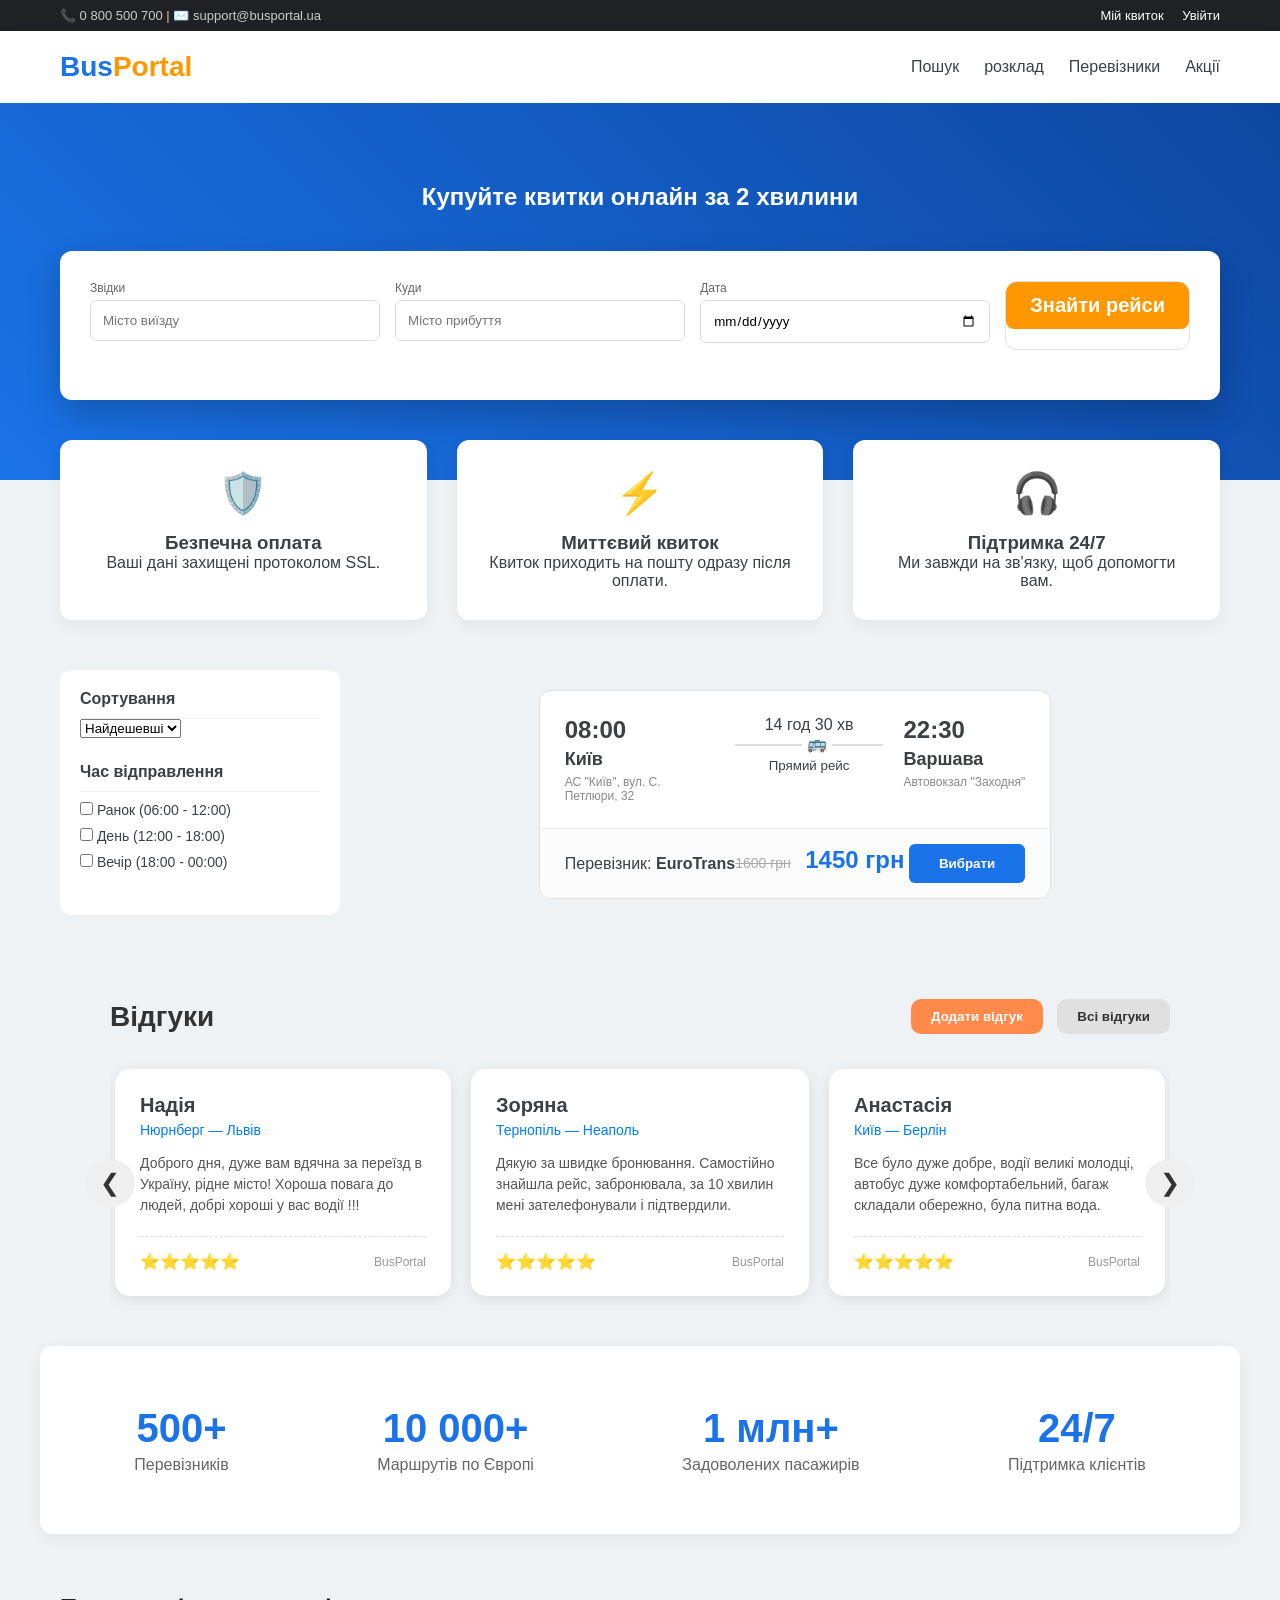
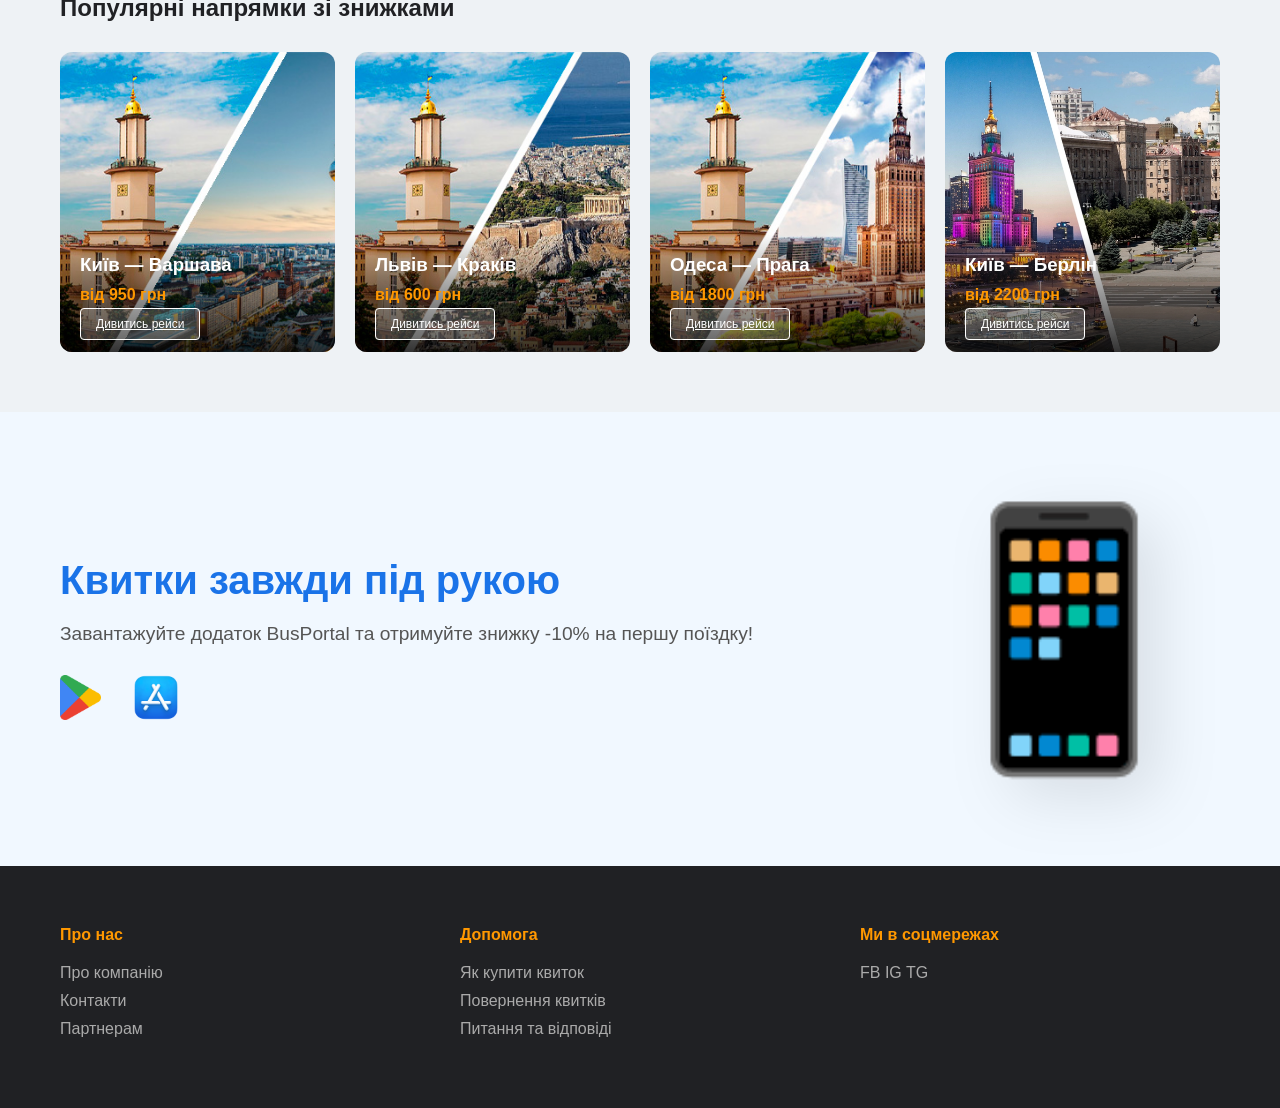
==== index.html @ ef95f834 "boo3" ====
<!DOCTYPE html>
<html lang="en">
<head>
    <meta charset="UTF-8">
    <meta name="viewport" content="width=device-width, initial-scale=1.0">
    <title>Document</title>
<link rel="stylesheet" href="style.css">
<link rel="stylesheet" href="reisu.css">
</head>
<head>
    <meta charset="UTF-8">
    <meta name="viewport" content="width=device-width, initial-scale=1.0">
    <title>BusPortal — Квитки на автобус по Україні та Європі</title>
    <link rel="stylesheet" href="style.css">
</head>



<div id="login-window" class="modal">
    <div class="modal-content glass">
        <a href="#" class="close-btn">&#10005;</a>
        
        <div class="modal-header">
            <h2>Ласкаво просимо</h2>
            <p>Увійдіть у свій профіль</p>
        </div>

        <form class="auth-form">
            <div class="input-container">
                <input type="email" placeholder=" " id="email" required>
                <label for="email">Ваш Email</label>
            </div>
            
            <div class="input-container">
                <input type="password" placeholder=" " id="password" required>
                <label for="password">Пароль</label>
            </div>

            <button type="submit" class="auth-btn gradient-btn">Продовжити</button>
        </form>

        <footer class="modal-footer">
            <span>Немає акаунту?</span>
            <a href="#reg-window" class="switch-link">Зареєструватися</a>
        </footer>
    </div>
</div>

<div id="reg-window" class="modal">
    <div class="modal-content glass">
        <a href="#" class="close-btn">&#10005;</a>
        
        <div class="modal-header">
            <h2>Реєстрація</h2>
            <p>Створіть свій особистий кабінет</p>
        </div>

        <form class="auth-form">
            <div class="input-container">
                <input type="text" placeholder=" " id="name" required>
                <label for="name">Ваше ім'я</label>
            </div>
            
            <div class="input-container">
                <input type="email" placeholder=" " id="reg-email" required>
                <label for="reg-email">Ваш Email</label>
            </div>
            
            <div class="input-container">
                <input type="password" placeholder=" " id="reg-password" required>
                <label for="reg-password">Придумайте пароль</label>
            </div>

            <button type="submit" class="auth-btn blue-btn">Створити акаунт</button>
        </form>

        <footer class="modal-footer">
            <span>Вже є акаунт?</span>
            <a href="#login-window" class="switch-link">Увійти</a>
        </footer>
    </div>
</div>



<body>

    
    <div class="top-bar">
        <div class="container flex-between">
            <div class="contacts">📞 0 800 500 700 | ✉️ support@busportal.ua</div>
            <div class="user-menu">
                <a href="#">Мій квиток</a>
                <a href="#login-window" class="open-btn">Увійти</a>
            </div>
        </div>
    </div>

    <header>
        <div class="container flex-between">
            <div class="logo">Bus<span>Portal</span></div>
            <nav>
                <ul>
                    <li><a href="https://city.dozor.tech/ua/uzhgorod/city">Пошук</a></li>
                    <div class="navigation-block">
    <a href="rozklad.html" class="main-button">
         розклад
    </a>
</div>
                    <li><a href="#dog">Перевізники</a></li>
                    <li><a href="znichki.html">Акції</a></li>
                </ul>
            </nav>
        </div>
    </header>

    <main>
        
        <section class="hero">
            <div class="container">
                <h1>Купуйте квитки онлайн за 2 хвилини</h1>
                <form class="search-engine">
                    <div class="input-group">
                        <label>Звідки</label>
                        <input id="from" type="text" placeholder="Місто виїзду">
                    </div>
                    <div class="input-group">
                        <label>Куди</label>
                        <input id="to" type="text" placeholder="Місто прибуття">
                    </div>
                    <div class="input-group">
                        <label>Дата</label>
                        <input id="date" type="date">
                    </div>
                    <div class="bus-card"
                    data-from="Київ"
                    data-to="Варшава"
                    data-date="2026-05-20">
                    <button type="button" onclick="findTrips()" class="btn-search">Знайти рейси</button>
                    <div class="results" id="results"></div>
                </form>
            </div>
        </section>

        
        <section id="dog" class="benefits container">
            <div class="benefit-card">
                <div class="icon">🛡️</div>
                <h3>Безпечна оплата</h3>
                <p>Ваші дані захищені протоколом SSL.</p>
            </div>
            <div class="benefit-card">
                <div class="icon">⚡</div>
                <h3>Миттєвий квиток</h3>
                <p>Квиток приходить на пошту одразу після оплати.</p>
            </div>
            <div class="benefit-card">
                <div class="icon">🎧</div>
                <h3>Підтримка 24/7</h3>
                <p>Ми завжди на зв'язку, щоб допомогти вам.</p>
            </div>
        </section>

       
        <div class="content-grid container">
            <aside class="sidebar">
                <div class="filter-box">
                    <h4>Сортування</h4>
                    <select>
                        <option>Найдешевші</option>
                        <option>Найшвидші</option>
                    </select>
                </div>
                <div class="filter-box">
                    <h4>Час відправлення</h4>
                    <label><input type="checkbox"> Ранок (06:00 - 12:00)</label>
                    <label><input type="checkbox"> День (12:00 - 18:00)</label>
                    <label><input type="checkbox"> Вечір (18:00 - 00:00)</label>
                </div>
            </aside>
            
            <section class="results">
                <!-- Картка рейсу -->
                <div class="bus-card">
                    <div class="bus-info">
                        <div class="time-block">
                            <div class="time">08:00</div>
                            <div class="city">Київ</div>
                            <div class="station">АС "Київ", вул. С. Петлюри, 32</div>
                        </div>
                        <div class="duration-block">
                            <span>14 год 30 хв</span>
                            <div class="line"></div>
                            <small>Прямий рейс</small>
                        </div>
                        <div class="time-block">
                            <div class="time">22:30</div>
                            <div class="city">Варшава</div>
                            <div class="station">Автовокзал "Заходня"</div>
                        </div>
                    </div>
                    <div class="bus-footer">
                        <div class="carrier">Перевізник: <strong>EuroTrans</strong></div>
                        <div class="price-action">
                            <span class="old-price">1600 грн</span>
                            <span class="current-price">1450 грн</span>
                            <button class="btn-buy">Вибрати</button>
                        </div>
                    </div>
                </div>
            </section>
        </div>
    </main>
    <section class="reviews-section">
    <div class="reviews-header">
        <h2>Відгуки</h2>
        <div class="reviews-buttons">
            <button class="btn-add-review">Додати відгук</button>
            <button class="btn-all-reviews">Всі відгуки</button>
        </div>
    </div>

    <div class="slider-container">
        <button class="slider-arrow prev-btn">&#10094;</button>

        <div class="reviews-track">
            
            <div class="review-card">
                <h3>Надія</h3>
                <p class="route">Нюрнберг — Львів</p>
                <p class="review-text">Доброго дня, дуже вам вдячна за переїзд в Україну, рідне місто! Хороша повага до людей, добрі хороші у вас водії !!!</p>
                <div class="card-footer">
                    <div class="stars">⭐⭐⭐⭐⭐</div>
                    <span class="brand-name">BusPortal</span>
                </div>
            </div>

            <div class="review-card">
                <h3>Зоряна</h3>
                <p class="route">Тернопіль — Неаполь</p>
                <p class="review-text">Дякую за швидке бронювання. Самостійно знайшла рейс, забронювала, за 10 хвилин мені зателефонували і підтвердили.</p>
                <div class="card-footer">
                    <div class="stars">⭐⭐⭐⭐⭐</div>
                    <span class="brand-name">BusPortal</span>
                </div>
            </div>

            <div class="review-card">
                <h3>Анастасія</h3>
                <p class="route">Київ — Берлін</p>
                <p class="review-text">Все було дуже добре, водії великі молодці, автобус дуже комфортабельний, багаж складали обережно, була питна вода.</p>
                <div class="card-footer">
                    <div class="stars">⭐⭐⭐⭐⭐</div>
                    <span class="brand-name">BusPortal</span>
                </div>
            </div>

        </div>

        <button class="slider-arrow next-btn">&#10095;</button>
    </div>
</section>
<section class="trust-stats container">
    <div class="stat-item">
        <span class="stat-number">500+</span>
        <p>Перевізників</p>
    </div>
    <div class="stat-item">
        <span class="stat-number">10 000+</span>
        <p>Маршрутів по Європі</p>
    </div>
    <div class="stat-item">
        <span class="stat-number">1 млн+</span>
        <p>Задоволених пасажирів</p>
    </div>
    <div class="stat-item">
        <span class="stat-number">24/7</span>
        <p>Підтримка клієнтів</p>
    </div>
</section>

<section class="top-destinations container">
    <h2>Популярні напрямки зі знижками</h2>
    <div class="destinations-grid">
        <div class="dest-card" style="background-image: url('img/berlin.jpg');">
            <div class="dest-overlay">
                <h3>Київ — Варшава</h3>
                <span class="price-tag">від 950 грн</span>
                <a href="znichki.html" class="btn-sm"> Дивитись рейси</a>
            </div>
        </div>
        <div class="dest-card" style="background-image: url('img/klaypeda-afiny.jpg');">
            <div class="dest-overlay">
                <h3>Львів — Краків</h3>
                <span class="price-tag">від 600 грн</span>
                <a href="znichki.html" class="btn-sm"> Дивитись рейси</a>
            </div>
        </div>
        <div class="dest-card" style="background-image: url('img/Варшава\ Краков.jpg');">
            <div class="dest-overlay">
                <h3>Одеса — Прага</h3>
                <span class="price-tag">від 1800 грн</span>
                <a href="znichki.html" class="btn-sm"> Дивитись рейси</a>
            </div>
        </div>
        <div class="dest-card" style="background-image: url('img/Київ-Варшава.jpeg');">
            <div class="dest-overlay">
                <h3>Київ — Берлін</h3>
                <span class="price-tag">від 2200 грн</span>
                <a href="znichki.html" class="btn-sm"> Дивитись рейси</a>
            </div>
        </div>
    </div>
</section>


<section class="app-promo">
    <div class="container promo-flex">
        <div class="promo-text">
            <h2>Квитки завжди під рукою</h2>
            <p>Завантажуйте додаток BusPortal та отримуйте знижку -10% на першу поїздку!</p>
            <div class="app-buttons">
                <img src="img/google play logo.png" alt="Google Play" height="45">
                <img src="img/App-Store-Logo-2020.png" alt="App Store" height="45">
            </div>
        </div>
        <div class="promo-image">
            
            <div class="phone-mockup">📱</div>
        </div>
    </div>
</section>
    <footer>
        <div class="container footer-grid">
            <div class="footer-col">
                <h4>Про нас</h4>
                <ul>
                    <li><a href="#">Про компанію</a></li>
                    <li><a href="#">Контакти</a></li>
                    <li><a href="#">Партнерам</a></li>
                </ul>
            </div>
            <div class="footer-col">
                <h4>Допомога</h4>
                <ul>
                    <li><a href="#">Як купити квиток</a></li>
                    <li><a href="#">Повернення квитків</a></li>
                    <li><a href="#">Питання та відповіді</a></li>
                </ul>
            </div>
            <div class="footer-col">
                <h4>Ми в соцмережах</h4>
                <div class="social-links">
                    <a href="#">FB</a> <a href="#">IG</a> <a href="#">TG</a>
                </div>
            </div>
        </div>
    </footer>
    <script src="script.js"></script>
</body>
</html>
---- style.css ----
:root {
    --main-color: #1a73e8;
    --accent-color: #ff9800;
    --dark-bg: #202124;
    --light-bg: #f8f9fa;
    --text-color: #3c4043;
    --white: #ffffff;
}
/* Обнулення для тестування (опціонально) */
* {
    margin: 0;
    padding: 0;
    box-sizing: border-box;
    font-family: 'Poppins', sans-serif; /* Сучасний шрифт, підключи його через Google Fonts */
}

/* ЗАГАЛЬНІ СТИЛІ МОДАЛЬНОГО ВІКНА */
.modal {
    position: fixed;
    top: 0;
    left: 0;
    width: 100%;
    height: 100%;
    /* Тонке затемнення замість повністю чорного */
    background: rgba(0, 0, 0, 0.6); 
    display: none;
    justify-content: center;
    align-items: center;
    z-index: 10000;
    /* М'яка поява */
    animation: fadeInModal 0.4s ease;
}

@keyframes fadeInModal {
    from { opacity: 0; }
    to { opacity: 1; }
}

.modal:target {
    display: flex;
}

/* КОНТЕНТ ВІКНА (Матове скло / Glassmorphism) */
.glass {
    background: rgba(255, 255, 255, 0.7); /* Напівпрозорий білий */
    backdrop-filter: blur(15px); /* Ефект розмиття фону */
    -webkit-backdrop-filter: blur(15px);
    border: 1px solid rgba(255, 255, 255, 0.2); /* Тонка рамка */
}

.modal-content {
    padding: 40px;
    border-radius: 25px; /* Більше закруглення */
    width: 100%;
    max-width: 420px;
    position: relative;
    box-shadow: 0 15px 50px rgba(0,0,0,0.2);
    /* Анімація випливання */
    animation: slideUpModal 0.5s ease;
}

@keyframes slideUpModal {
    from { transform: translateY(30px); opacity: 0; }
    to { transform: translateY(0); opacity: 1; }
}

/* ШАПКА ВІКНА */
.modal-header {
    text-align: center;
    margin-bottom: 30px;
}

.modal-header h2 {
    font-size: 26px;
    color: #1a1a1a;
    font-weight: 700;
}

.modal-header p {
    color: #666;
    font-size: 14px;
    margin-top: 5px;
}

/* СУЧАСНІ ПОЛЯ ВВОДУ З ПЛАВАЮЧИМ ЛЕЙБЛОМ */
.input-container {
    position: relative;
    margin-bottom: 20px;
}

.input-container input {
    width: 100%;
    padding: 15px 20px;
    border: 2px solid rgba(0,0,0,0.08); /* Дуже тонка рамка */
    border-radius: 12px;
    font-size: 16px;
    background: transparent; /* Обов'язково прозорий */
    color: #1a1a1a;
    outline: none;
    transition: all 0.3s ease;
}

/* Коли поле в фокусі, рамка стає кольоровою */
.input-container input:focus {
    border-color: #fbbf24; /* Помаранчевий як у тебе */
    background: rgba(255,255,255,0.8);
}

/* Лейбл (підпис поля) */
.input-container label {
    position: absolute;
    top: 50%;
    left: 20px;
    transform: translateY(-50%);
    color: #999;
    pointer-events: none;
    transition: all 0.3s ease;
}

/* Магія: коли в поле щось введено або воно в фокусі, лейбл відлітає вгору */
.input-container input:focus + label,
.input-container input:not(:placeholder-shown) + label {
    top: 0px;
    font-size: 12px;
    color: #fbbf24;
    background: white; /* Фон для лейбла, щоб він перекривав рамку */
    padding: 0 5px;
}

/* КНОПКИ */
.auth-btn {
    width: 100%;
    padding: 16px;
    border: none;
    border-radius: 12px;
    font-size: 17px;
    font-weight: 700;
    cursor: pointer;
    transition: all 0.3s ease;
    text-transform: uppercase;
    letter-spacing: 1px;
}

/* Помаранчевий градієнт як у тебе */
.gradient-btn {
    background: linear-gradient(135deg, #fbbf24, #f59e0b);
    color: white;
}

.gradient-btn:hover {
    box-shadow: 0 5px 20px rgba(245, 158, 11, 0.4);
    transform: translateY(-2px);
}

/* Синя кнопка для реєстрації */
.blue-btn {
    background: linear-gradient(135deg, #3b82f6, #1d4ed8);
    color: white;
}

.blue-btn:hover {
    box-shadow: 0 5px 20px rgba(29, 78, 216, 0.3);
    transform: translateY(-2px);
}

/* ФУТЕР ВІКНА */
.modal-footer {
    text-align: center;
    margin-top: 25px;
    font-size: 14px;
    color: #666;
}

.switch-link {
    color: #2563eb;
    text-decoration: none;
    font-weight: 600;
    margin-left: 5px;
}

.switch-link:hover {
    text-decoration: underline;
}

/* КНОПКА ЗАКРИТТЯ (ХРЕСТИК) */
.close-btn {
    position: absolute;
    top: 20px;
    right: 20px;
    font-size: 18px;
    color: #aaa;
    text-decoration: none;
    transition: 0.3s;
}
.close-btn:hover {
    color: #e53e3e; /* Червоний при наведенні */
    transform: rotate(90deg); /* Поворот при наведенні */
}
body {
    font-family: 'Roboto', sans-serif;
    margin: 0;
    color: var(--text-color);
    background-color: #eef2f5;
}

.container {
    max-width: 1200px;
    margin: 0 auto;
    padding: 0 20px;
}

.flex-between {
    display: flex;
    justify-content: space-between;
    align-items: center;
}


.top-bar {
    background: var(--dark-bg);
    color: #ccc;
    font-size: 13px;
    padding: 8px 0;
}

.top-bar a { color: #fff; text-decoration: none; margin-left: 15px; }
.btn-login { background: #444; padding: 4px 12px; border-radius: 4px; }


header {
    background: var(--white);
    padding: 20px 0;
    box-shadow: 0 2px 10px rgba(0,0,0,0.05);
    
}

.logo { font-size: 28px; font-weight: 900; color: var(--main-color); }
.logo span { color: var(--accent-color); }

nav ul { display: flex; gap: 25px; list-style: none; margin: 0; }
nav a { text-decoration: none; color: var(--text-color); font-weight: 500; }


.hero {
    background: linear-gradient(45deg, #1a73e8, #0d47a1);
    color: white;
    padding: 80px 0;
    text-align: center;
}


.schedule {
  max-height: 0;
  overflow: hidden;
  transition: 0.4s ease;
  background: white;
  padding: 0 20px;
  border-radius: 10px;
}


#toggle:checked + label + .schedule {
  max-height: 500px;
  padding: 20px;
}



.search-engine {
    background: white;
    padding: 30px;
    border-radius: 12px;
    display: flex;
    gap: 15px;
    margin-top: 40px;
    box-shadow: 0 15px 35px rgba(0,0,0,0.2);
}

.input-group { flex: 1; text-align: left; }
.input-group label { display: block; color: #666; font-size: 12px; margin-bottom: 5px; }
.input-group input { width: 100%; padding: 12px; border: 1px solid #ddd; border-radius: 6px; box-sizing: border-box; }

.btn-search {
    background-color: #ff9800; /* Ваш помаранчевий колір */
    color: white;             /* Білий колір тексту */
    padding: 12px 24px;       /* Відступи всередині (щоб кнопка не була "худою") */
    border: none;             /* Прибираємо чорну рамку */
    border-radius: 8px;       /* Заокруглюємо кути */
    font-size: 20px;          /* Розмір тексту */
    font-weight: bold;        /* Жирний шрифт */
    cursor: pointer;          /* Щоб при наведенні з'являлася "рука" */
    transition: 0.3s;         /* Плавна зміна кольору */
    margin-top: 0px;
     border-top: 0 !important; /* Центрування тексту всередині кнопки */
    display: flex;
    align-items: center;
    justify-content: center;
}

.btn-search:hover {
   background-color: #e68a00; /* Темніший колір при наведенні */
    box-shadow: 0 4px 15px rgba(0, 0, 0, 0.2);
}


.benefits {
    display: grid;
    grid-template-columns: repeat(3, 1fr);
    gap: 30px;
    margin: -40px auto 50px;
}

.benefit-card {
    background: white;
    padding: 30px;
    border-radius: 12px;
    text-align: center;
    box-shadow: 0 5px 15px rgba(0,0,0,0.05);
}

.benefit-card .icon { font-size: 40px; margin-bottom: 15px; }


.content-grid { display: grid; grid-template-columns: 280px 1fr; gap: 30px; margin-bottom: 60px; }


.sidebar { background: white; padding: 20px; border-radius: 12px; height: fit-content; }
.filter-box { margin-bottom: 25px; }
.filter-box h4 { margin-top: 0; border-bottom: 1px solid #eee; padding-bottom: 10px; }
.filter-box label { display: block; margin: 10px 0; font-size: 14px; cursor: pointer; }


.bus-card {
    background: white;
    border-radius: 12px;
    margin-bottom: 20px;
    overflow: hidden;
    border: 1px solid #e0e0e0;
}

.bus-info { padding: 25px; display: flex; justify-content: space-between; align-items: flex-start; }

.time { font-size: 24px; font-weight: bold; }
.city { font-weight: 600; font-size: 18px; margin: 5px 0; }
.station { font-size: 12px; color: #888; max-width: 150px; }

.duration-block { text-align: center; flex: 1; padding: 0 20px; }
.line { height: 2px; background: #ddd; margin: 10px 0; position: relative; }
.line::after { content: '🚌'; position: absolute; top: -10px; left: 45%; background: white; padding: 0 5px; }

.trust-stats {
    display: flex;
    justify-content: space-around;
    padding: 60px 20px;
    background: white;
    border-radius: 12px;
    margin-top: 40px;
    text-align: center;
    box-shadow: 0 4px 15px rgba(0,0,0,0.05);
}

.stat-number {
    font-size: 2.5rem;
    font-weight: 800;
    color: var(--main-color);
    display: block;
}

.stat-item p { color: #666; font-weight: 500; margin-top: 5px; }


.top-destinations { margin: 60px auto; }
.top-destinations h2 { margin-bottom: 30px; color: var(--dark-bg); }

.destinations-grid {
    display: grid;
    grid-template-columns: repeat(auto-fit, minmax(250px, 1fr));
    gap: 20px;
}

.dest-card {
    height: 300px;
    border-radius: 12px;
    background-size: cover;
    background-position: center;
    position: relative;
    overflow: hidden;
    cursor: pointer;
    transition: transform 0.3s ease;
}

.dest-card:hover { transform: scale(1.03); }

.dest-overlay {
    position: absolute;
    bottom: 0; left: 0; right: 0;
    padding: 20px;
    background: linear-gradient(transparent, rgba(0,0,0,0.8));
    color: white;
    text-align: left;
}

.price-tag { display: block; margin: 10px 0; color: var(--accent-color); font-weight: bold; }

.btn-sm {
    background: rgba(255,255,255,0.2);
    border: 1px solid white;
    color: white;
    padding: 8px 15px;
    border-radius: 4px;
    cursor: pointer;
    font-size: 12px;
}

.btn-sm:hover { background: white; color: var(--main-color); }

/* Promo App */
.app-promo {
    background: #f1f8ff;
    padding: 80px 0;
    margin-top: 60px;
}

.promo-flex { display: flex; align-items: center; justify-content: space-between; }
.promo-text h2 { font-size: 2.5rem; margin-bottom: 20px; color: var(--main-color); }
.promo-text p { font-size: 1.2rem; color: #555; margin-bottom: 30px; }

.app-buttons { display: flex; gap: 15px; }

.phone-mockup {
    font-size: 250px;
    filter: drop-shadow(20px 20px 30px rgba(0,0,0,0.1));
}


.bus-footer {
    background: #fcfcfc;
    padding: 15px 25px;
    border-top: 1px solid #eee;
    display: flex;
    justify-content: space-between;
    align-items: center;
}

.current-price { font-size: 24px; font-weight: bold; color: var(--main-color); margin-left: 10px; }
.old-price { text-decoration: line-through; color: #aaa; font-size: 14px; }

.btn-buy { background: var(--main-color); color: white; border: none; padding: 12px 30px; border-radius: 6px; cursor: pointer; font-weight: bold; }


footer { background: var(--dark-bg); color: #fff; padding: 60px 0; }
.footer-grid { display: grid; grid-template-columns: repeat(3, 1fr); gap: 40px; }
.footer-col h4 { margin-bottom: 20px; color: var(--accent-color); }
.footer-col ul { list-style: none; padding: 0; }
.footer-col li { margin-bottom: 10px; }
.footer-col a { color: #aaa; text-decoration: none; transition: 0.3s; }
.footer-col a:hover { color: #fff; }


@media (max-width: 900px) {
    .content-grid { grid-template-columns: 1fr; }
    .search-engine { flex-direction: column; }
    .benefits { grid-template-columns: 1fr; }
}
---- reisu.css ----
body{
    margin:0;
    font-family:Arial;
    background:#f4f4f4;
}

.header{
    background:linear-gradient(90deg,#4f46e5,#2563eb);
    padding:60px 20px;
    text-align:center;
    color:white;
}

.search-box{
    background:white;
    max-width:1100px;
    margin:30px auto;
    padding:20px;
    border-radius:15px;
    display:flex;
    gap:15px;
    box-shadow:0 5px 15px rgba(0,0,0,0.1);
}

.search-box input{
    flex:1;
    padding:15px;
    border:1px solid #ddd;
    border-radius:10px;
    font-size:16px;
}

.search-box button{
    background:#ff8a4c;
    border:none;
    color:white;
    padding:15px 30px;
    border-radius:10px;
    font-size:16px;
    cursor:pointer;
}

.search-box button:hover{
    background:#ff6d28;
}

.results{
    max-width:1100px;
    margin:20px auto;
}

.ticket{
    background:white;
    padding:20px;
    border-radius:15px;
    margin-bottom:15px;
    box-shadow:0 3px 10px rgba(0,0,0,0.1);
}
/* Основна секція */
.reviews-section {
    max-width: 1100px;
    margin: 40px auto;
    padding: 0 20px;
    font-family: Arial, sans-serif;
}

/* Шапка секції */
.reviews-header {
    display: flex;
    justify-content: space-between;
    align-items: center;
    margin-bottom: 25px;
}

.reviews-header h2 {
    font-size: 28px;
    color: #333;
}

/* Кнопки в шапці */
.btn-add-review {
    background-color: #ff8a4c;
    color: white;
    border: none;
    padding: 10px 20px;
    border-radius: 10px;
    cursor: pointer;
    font-weight: bold;
    margin-right: 10px;
}

.btn-all-reviews {
    background-color: #e0e0e0;
    color: #333;
    border: none;
    padding: 10px 20px;
    border-radius: 10px;
    cursor: pointer;
    font-weight: bold;
}

/* Обгортка слайдера */
.slider-container {
    position: relative;
    display: flex;
    align-items: center;
}

/* Стрічка з картками (ховає зайве) */
.reviews-track {
    display: flex;
    gap: 20px;
    overflow-x: hidden; /* Ховаємо смугу прокрутки */
    scroll-behavior: smooth;
    width: 100%;
    padding: 10px 5px;
}

/* Стиль самої картки */
.review-card {
    background: white;
    border-radius: 15px;
    padding: 25px;
    min-width: calc(33.333% - 14px); /* Показує рівно 3 картки на екрані */
    box-shadow: 0 4px 15px rgba(0, 0, 0, 0.08);
    box-sizing: border-box;
    display: flex;
    flex-direction: column;
    justify-content: space-between;
}

.review-card h3 {
    margin: 0 0 5px 0;
    font-size: 20px;
}

.review-card .route {
    color: #007bff; /* Синій колір для маршруту */
    font-size: 14px;
    margin-bottom: 15px;
}

.review-card .review-text {
    color: #555;
    font-size: 14px;
    line-height: 1.5;
    margin-bottom: 20px;
}

/* Низ картки (зірочки та бренд) */
.card-footer {
    display: flex;
    justify-content: space-between;
    align-items: center;
    border-top: 1px dashed #ddd;
    padding-top: 15px;
}

.brand-name {
    color: #999;
    font-size: 12px;
}

/* Стрілочки навігації */
.slider-arrow {
    background: rgba(25px, 25px, 25px, 0.1);
    color: #333;
    border: none;
    font-size: 24px;
    padding: 10px 15px;
    border-radius: 50%;
    cursor: pointer;
    position: absolute;
    z-index: 10;
    transition: background 0.3s;
}

.slider-arrow:hover {
    background: rgba(0, 0, 0, 0.2);
}

.prev-btn {
    left: -25px;
}

.next-btn {
    right: -25px;
}

/* Адаптивність для мобільних пристроїв */
@media (max-width: 768px) {
    .review-card {
        min-width: calc(100% - 10px); /* На телефонах показуємо 1 картку */
    }
    .slider-arrow {
        display: none; /* Ховаємо стрілки на мобільних */
    }
    .reviews-track {
        overflow-x: auto; /* Дозволяємо гортати пальцем */
    }
}
---- style.css ----
:root {
    --main-color: #1a73e8;
    --accent-color: #ff9800;
    --dark-bg: #202124;
    --light-bg: #f8f9fa;
    --text-color: #3c4043;
    --white: #ffffff;
}
/* Обнулення для тестування (опціонально) */
* {
    margin: 0;
    padding: 0;
    box-sizing: border-box;
    font-family: 'Poppins', sans-serif; /* Сучасний шрифт, підключи його через Google Fonts */
}

/* ЗАГАЛЬНІ СТИЛІ МОДАЛЬНОГО ВІКНА */
.modal {
    position: fixed;
    top: 0;
    left: 0;
    width: 100%;
    height: 100%;
    /* Тонке затемнення замість повністю чорного */
    background: rgba(0, 0, 0, 0.6); 
    display: none;
    justify-content: center;
    align-items: center;
    z-index: 10000;
    /* М'яка поява */
    animation: fadeInModal 0.4s ease;
}

@keyframes fadeInModal {
    from { opacity: 0; }
    to { opacity: 1; }
}

.modal:target {
    display: flex;
}

/* КОНТЕНТ ВІКНА (Матове скло / Glassmorphism) */
.glass {
    background: rgba(255, 255, 255, 0.7); /* Напівпрозорий білий */
    backdrop-filter: blur(15px); /* Ефект розмиття фону */
    -webkit-backdrop-filter: blur(15px);
    border: 1px solid rgba(255, 255, 255, 0.2); /* Тонка рамка */
}

.modal-content {
    padding: 40px;
    border-radius: 25px; /* Більше закруглення */
    width: 100%;
    max-width: 420px;
    position: relative;
    box-shadow: 0 15px 50px rgba(0,0,0,0.2);
    /* Анімація випливання */
    animation: slideUpModal 0.5s ease;
}

@keyframes slideUpModal {
    from { transform: translateY(30px); opacity: 0; }
    to { transform: translateY(0); opacity: 1; }
}

/* ШАПКА ВІКНА */
.modal-header {
    text-align: center;
    margin-bottom: 30px;
}

.modal-header h2 {
    font-size: 26px;
    color: #1a1a1a;
    font-weight: 700;
}

.modal-header p {
    color: #666;
    font-size: 14px;
    margin-top: 5px;
}

/* СУЧАСНІ ПОЛЯ ВВОДУ З ПЛАВАЮЧИМ ЛЕЙБЛОМ */
.input-container {
    position: relative;
    margin-bottom: 20px;
}

.input-container input {
    width: 100%;
    padding: 15px 20px;
    border: 2px solid rgba(0,0,0,0.08); /* Дуже тонка рамка */
    border-radius: 12px;
    font-size: 16px;
    background: transparent; /* Обов'язково прозорий */
    color: #1a1a1a;
    outline: none;
    transition: all 0.3s ease;
}

/* Коли поле в фокусі, рамка стає кольоровою */
.input-container input:focus {
    border-color: #fbbf24; /* Помаранчевий як у тебе */
    background: rgba(255,255,255,0.8);
}

/* Лейбл (підпис поля) */
.input-container label {
    position: absolute;
    top: 50%;
    left: 20px;
    transform: translateY(-50%);
    color: #999;
    pointer-events: none;
    transition: all 0.3s ease;
}

/* Магія: коли в поле щось введено або воно в фокусі, лейбл відлітає вгору */
.input-container input:focus + label,
.input-container input:not(:placeholder-shown) + label {
    top: 0px;
    font-size: 12px;
    color: #fbbf24;
    background: white; /* Фон для лейбла, щоб він перекривав рамку */
    padding: 0 5px;
}

/* КНОПКИ */
.auth-btn {
    width: 100%;
    padding: 16px;
    border: none;
    border-radius: 12px;
    font-size: 17px;
    font-weight: 700;
    cursor: pointer;
    transition: all 0.3s ease;
    text-transform: uppercase;
    letter-spacing: 1px;
}

/* Помаранчевий градієнт як у тебе */
.gradient-btn {
    background: linear-gradient(135deg, #fbbf24, #f59e0b);
    color: white;
}

.gradient-btn:hover {
    box-shadow: 0 5px 20px rgba(245, 158, 11, 0.4);
    transform: translateY(-2px);
}

/* Синя кнопка для реєстрації */
.blue-btn {
    background: linear-gradient(135deg, #3b82f6, #1d4ed8);
    color: white;
}

.blue-btn:hover {
    box-shadow: 0 5px 20px rgba(29, 78, 216, 0.3);
    transform: translateY(-2px);
}

/* ФУТЕР ВІКНА */
.modal-footer {
    text-align: center;
    margin-top: 25px;
    font-size: 14px;
    color: #666;
}

.switch-link {
    color: #2563eb;
    text-decoration: none;
    font-weight: 600;
    margin-left: 5px;
}

.switch-link:hover {
    text-decoration: underline;
}

/* КНОПКА ЗАКРИТТЯ (ХРЕСТИК) */
.close-btn {
    position: absolute;
    top: 20px;
    right: 20px;
    font-size: 18px;
    color: #aaa;
    text-decoration: none;
    transition: 0.3s;
}
.close-btn:hover {
    color: #e53e3e; /* Червоний при наведенні */
    transform: rotate(90deg); /* Поворот при наведенні */
}
body {
    font-family: 'Roboto', sans-serif;
    margin: 0;
    color: var(--text-color);
    background-color: #eef2f5;
}

.container {
    max-width: 1200px;
    margin: 0 auto;
    padding: 0 20px;
}

.flex-between {
    display: flex;
    justify-content: space-between;
    align-items: center;
}


.top-bar {
    background: var(--dark-bg);
    color: #ccc;
    font-size: 13px;
    padding: 8px 0;
}

.top-bar a { color: #fff; text-decoration: none; margin-left: 15px; }
.btn-login { background: #444; padding: 4px 12px; border-radius: 4px; }


header {
    background: var(--white);
    padding: 20px 0;
    box-shadow: 0 2px 10px rgba(0,0,0,0.05);
    
}

.logo { font-size: 28px; font-weight: 900; color: var(--main-color); }
.logo span { color: var(--accent-color); }

nav ul { display: flex; gap: 25px; list-style: none; margin: 0; }
nav a { text-decoration: none; color: var(--text-color); font-weight: 500; }


.hero {
    background: linear-gradient(45deg, #1a73e8, #0d47a1);
    color: white;
    padding: 80px 0;
    text-align: center;
}


.schedule {
  max-height: 0;
  overflow: hidden;
  transition: 0.4s ease;
  background: white;
  padding: 0 20px;
  border-radius: 10px;
}


#toggle:checked + label + .schedule {
  max-height: 500px;
  padding: 20px;
}



.search-engine {
    background: white;
    padding: 30px;
    border-radius: 12px;
    display: flex;
    gap: 15px;
    margin-top: 40px;
    box-shadow: 0 15px 35px rgba(0,0,0,0.2);
}

.input-group { flex: 1; text-align: left; }
.input-group label { display: block; color: #666; font-size: 12px; margin-bottom: 5px; }
.input-group input { width: 100%; padding: 12px; border: 1px solid #ddd; border-radius: 6px; box-sizing: border-box; }

.btn-search {
    background-color: #ff9800; /* Ваш помаранчевий колір */
    color: white;             /* Білий колір тексту */
    padding: 12px 24px;       /* Відступи всередині (щоб кнопка не була "худою") */
    border: none;             /* Прибираємо чорну рамку */
    border-radius: 8px;       /* Заокруглюємо кути */
    font-size: 20px;          /* Розмір тексту */
    font-weight: bold;        /* Жирний шрифт */
    cursor: pointer;          /* Щоб при наведенні з'являлася "рука" */
    transition: 0.3s;         /* Плавна зміна кольору */
    margin-top: 0px;
     border-top: 0 !important; /* Центрування тексту всередині кнопки */
    display: flex;
    align-items: center;
    justify-content: center;
}

.btn-search:hover {
   background-color: #e68a00; /* Темніший колір при наведенні */
    box-shadow: 0 4px 15px rgba(0, 0, 0, 0.2);
}


.benefits {
    display: grid;
    grid-template-columns: repeat(3, 1fr);
    gap: 30px;
    margin: -40px auto 50px;
}

.benefit-card {
    background: white;
    padding: 30px;
    border-radius: 12px;
    text-align: center;
    box-shadow: 0 5px 15px rgba(0,0,0,0.05);
}

.benefit-card .icon { font-size: 40px; margin-bottom: 15px; }


.content-grid { display: grid; grid-template-columns: 280px 1fr; gap: 30px; margin-bottom: 60px; }


.sidebar { background: white; padding: 20px; border-radius: 12px; height: fit-content; }
.filter-box { margin-bottom: 25px; }
.filter-box h4 { margin-top: 0; border-bottom: 1px solid #eee; padding-bottom: 10px; }
.filter-box label { display: block; margin: 10px 0; font-size: 14px; cursor: pointer; }


.bus-card {
    background: white;
    border-radius: 12px;
    margin-bottom: 20px;
    overflow: hidden;
    border: 1px solid #e0e0e0;
}

.bus-info { padding: 25px; display: flex; justify-content: space-between; align-items: flex-start; }

.time { font-size: 24px; font-weight: bold; }
.city { font-weight: 600; font-size: 18px; margin: 5px 0; }
.station { font-size: 12px; color: #888; max-width: 150px; }

.duration-block { text-align: center; flex: 1; padding: 0 20px; }
.line { height: 2px; background: #ddd; margin: 10px 0; position: relative; }
.line::after { content: '🚌'; position: absolute; top: -10px; left: 45%; background: white; padding: 0 5px; }

.trust-stats {
    display: flex;
    justify-content: space-around;
    padding: 60px 20px;
    background: white;
    border-radius: 12px;
    margin-top: 40px;
    text-align: center;
    box-shadow: 0 4px 15px rgba(0,0,0,0.05);
}

.stat-number {
    font-size: 2.5rem;
    font-weight: 800;
    color: var(--main-color);
    display: block;
}

.stat-item p { color: #666; font-weight: 500; margin-top: 5px; }


.top-destinations { margin: 60px auto; }
.top-destinations h2 { margin-bottom: 30px; color: var(--dark-bg); }

.destinations-grid {
    display: grid;
    grid-template-columns: repeat(auto-fit, minmax(250px, 1fr));
    gap: 20px;
}

.dest-card {
    height: 300px;
    border-radius: 12px;
    background-size: cover;
    background-position: center;
    position: relative;
    overflow: hidden;
    cursor: pointer;
    transition: transform 0.3s ease;
}

.dest-card:hover { transform: scale(1.03); }

.dest-overlay {
    position: absolute;
    bottom: 0; left: 0; right: 0;
    padding: 20px;
    background: linear-gradient(transparent, rgba(0,0,0,0.8));
    color: white;
    text-align: left;
}

.price-tag { display: block; margin: 10px 0; color: var(--accent-color); font-weight: bold; }

.btn-sm {
    background: rgba(255,255,255,0.2);
    border: 1px solid white;
    color: white;
    padding: 8px 15px;
    border-radius: 4px;
    cursor: pointer;
    font-size: 12px;
}

.btn-sm:hover { background: white; color: var(--main-color); }

/* Promo App */
.app-promo {
    background: #f1f8ff;
    padding: 80px 0;
    margin-top: 60px;
}

.promo-flex { display: flex; align-items: center; justify-content: space-between; }
.promo-text h2 { font-size: 2.5rem; margin-bottom: 20px; color: var(--main-color); }
.promo-text p { font-size: 1.2rem; color: #555; margin-bottom: 30px; }

.app-buttons { display: flex; gap: 15px; }

.phone-mockup {
    font-size: 250px;
    filter: drop-shadow(20px 20px 30px rgba(0,0,0,0.1));
}


.bus-footer {
    background: #fcfcfc;
    padding: 15px 25px;
    border-top: 1px solid #eee;
    display: flex;
    justify-content: space-between;
    align-items: center;
}

.current-price { font-size: 24px; font-weight: bold; color: var(--main-color); margin-left: 10px; }
.old-price { text-decoration: line-through; color: #aaa; font-size: 14px; }

.btn-buy { background: var(--main-color); color: white; border: none; padding: 12px 30px; border-radius: 6px; cursor: pointer; font-weight: bold; }


footer { background: var(--dark-bg); color: #fff; padding: 60px 0; }
.footer-grid { display: grid; grid-template-columns: repeat(3, 1fr); gap: 40px; }
.footer-col h4 { margin-bottom: 20px; color: var(--accent-color); }
.footer-col ul { list-style: none; padding: 0; }
.footer-col li { margin-bottom: 10px; }
.footer-col a { color: #aaa; text-decoration: none; transition: 0.3s; }
.footer-col a:hover { color: #fff; }


@media (max-width: 900px) {
    .content-grid { grid-template-columns: 1fr; }
    .search-engine { flex-direction: column; }
    .benefits { grid-template-columns: 1fr; }
}
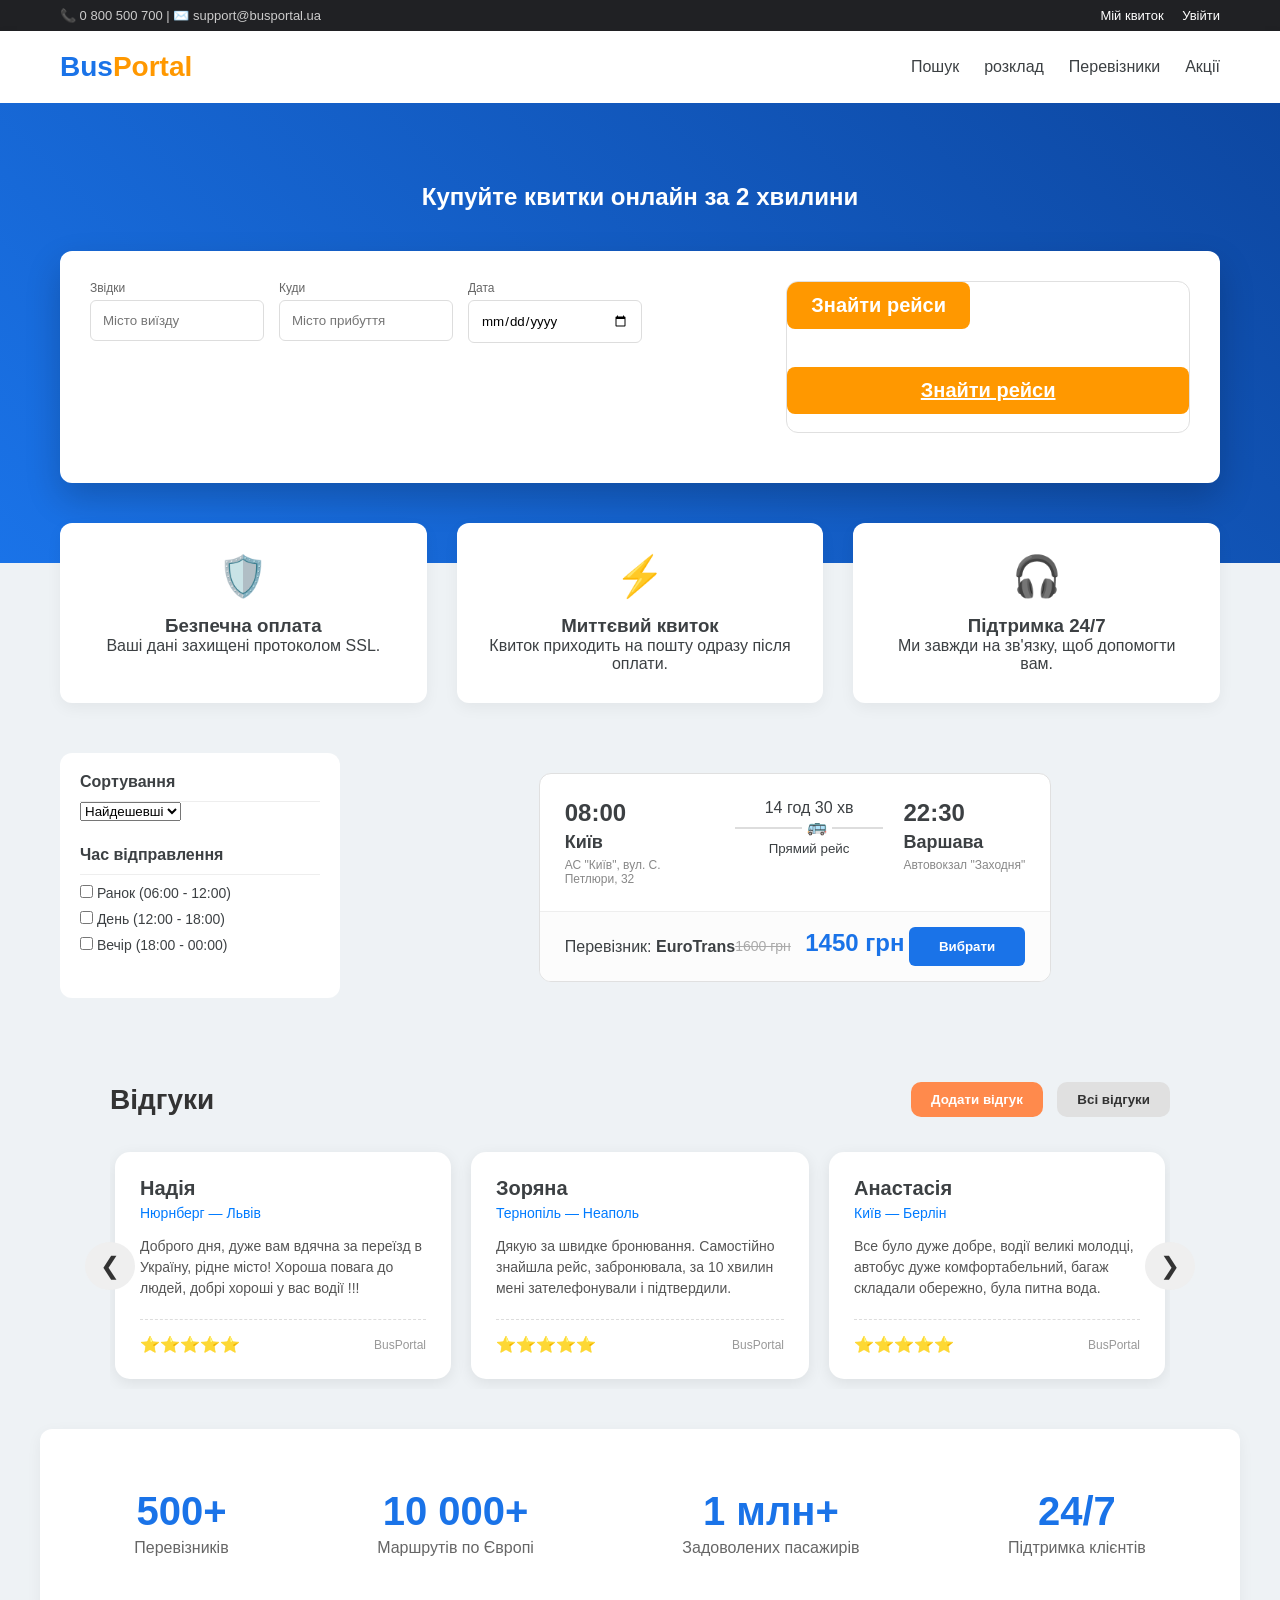
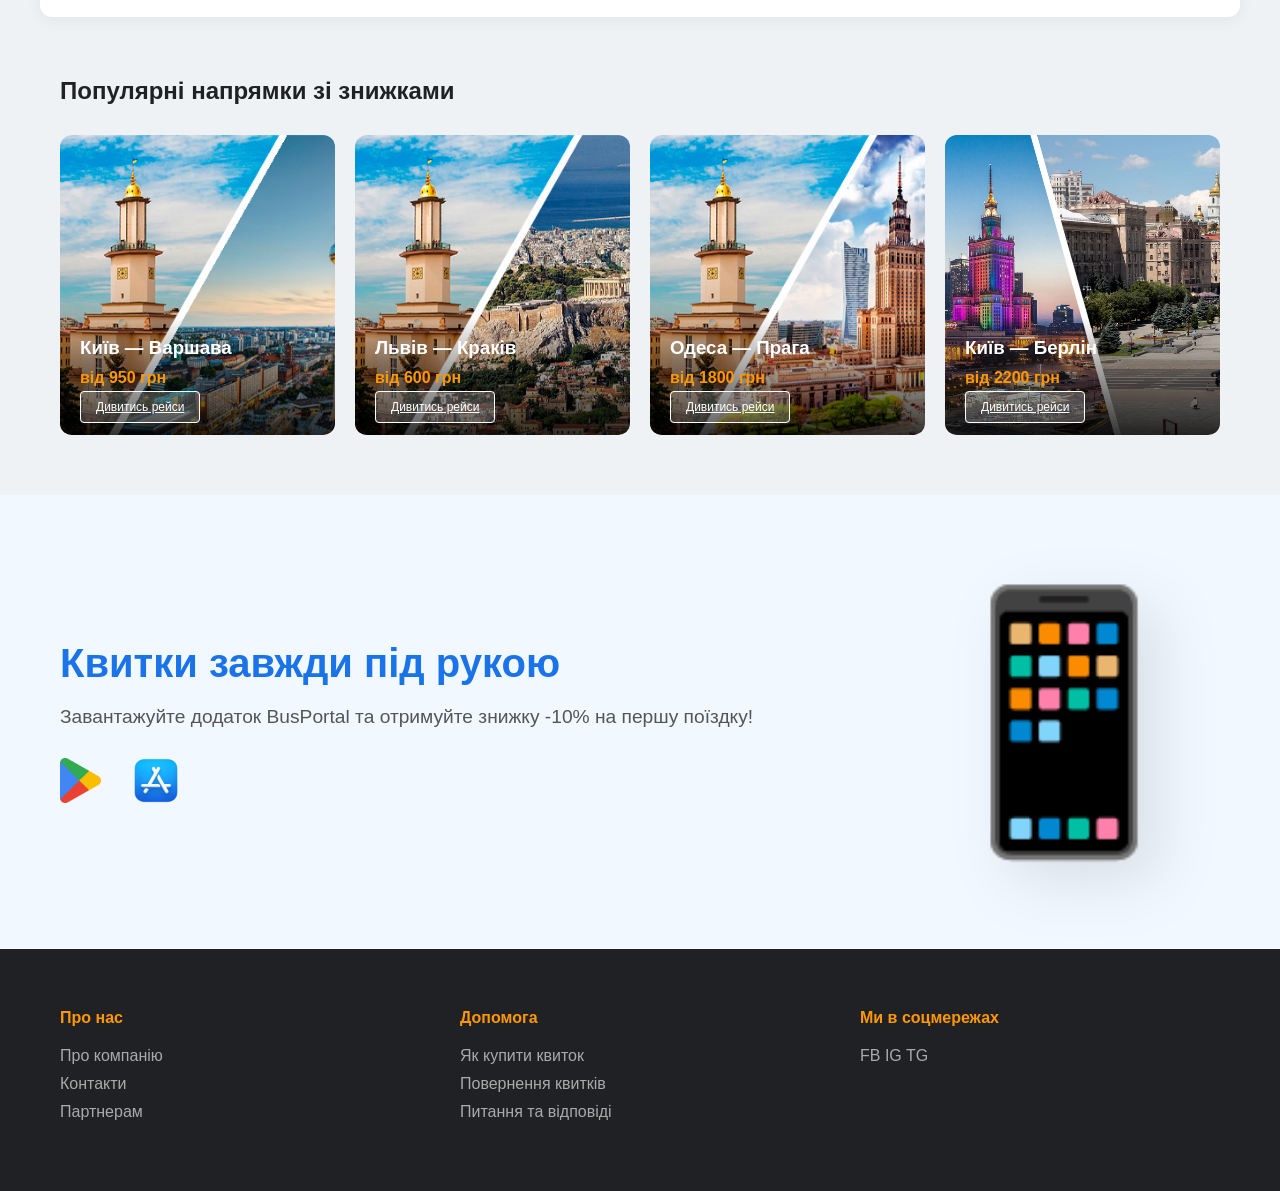
==== commit a792e29a: "boo2" ====
--- a/index.html
+++ b/index.html
@@ -132,12 +132,16 @@
                         <label>Дата</label>
                         <input id="date" type="date">
                     </div>
+<<<<<<< HEAD
                     <div class="bus-card"
                     data-from="Київ"
                     data-to="Варшава"
                     data-date="2026-05-20">
                     <button type="button" onclick="findTrips()" class="btn-search">Знайти рейси</button>
                     <div class="results" id="results"></div>
+=======
+                    <a href="reisu.html" type="submit" class="btn-search">Знайти рейси </a>
+>>>>>>> fbe2487da9531b48a4dce5dfd3e815f7dfbb9cf6
                 </form>
             </div>
         </section>
--- a/reisu.css
+++ b/reisu.css
@@ -1,3 +1,4 @@
+<<<<<<< HEAD
 body{
     margin:0;
     font-family:Arial;
@@ -198,4 +199,18 @@
     .reviews-track {
         overflow-x: auto; /* Дозволяємо гортати пальцем */
     }
+=======
+body { background: #f4f7f6; font-family: sans-serif; padding: 20px; }
+.container { max-width: 700px; margin: 0 auto; }
+.bus-card { 
+    background: white; padding: 20px; margin-bottom: 10px; 
+    border-radius: 12px; display: flex; justify-content: space-between;
+    box-shadow: 0 4px 15px rgba(0,0,0,0.05); border-left: 5px solid #0056b3;
+}
+.info strong { font-size: 20px; color: #0056b3; margin-right: 10px; }
+.price { font-weight: bold; font-size: 18px; }
+button { 
+    background: #28a745; color: white; border: none; 
+    padding: 8px 15px; border-radius: 5px; cursor: pointer; margin-left: 10px;
+>>>>>>> fbe2487da9531b48a4dce5dfd3e815f7dfbb9cf6
 }
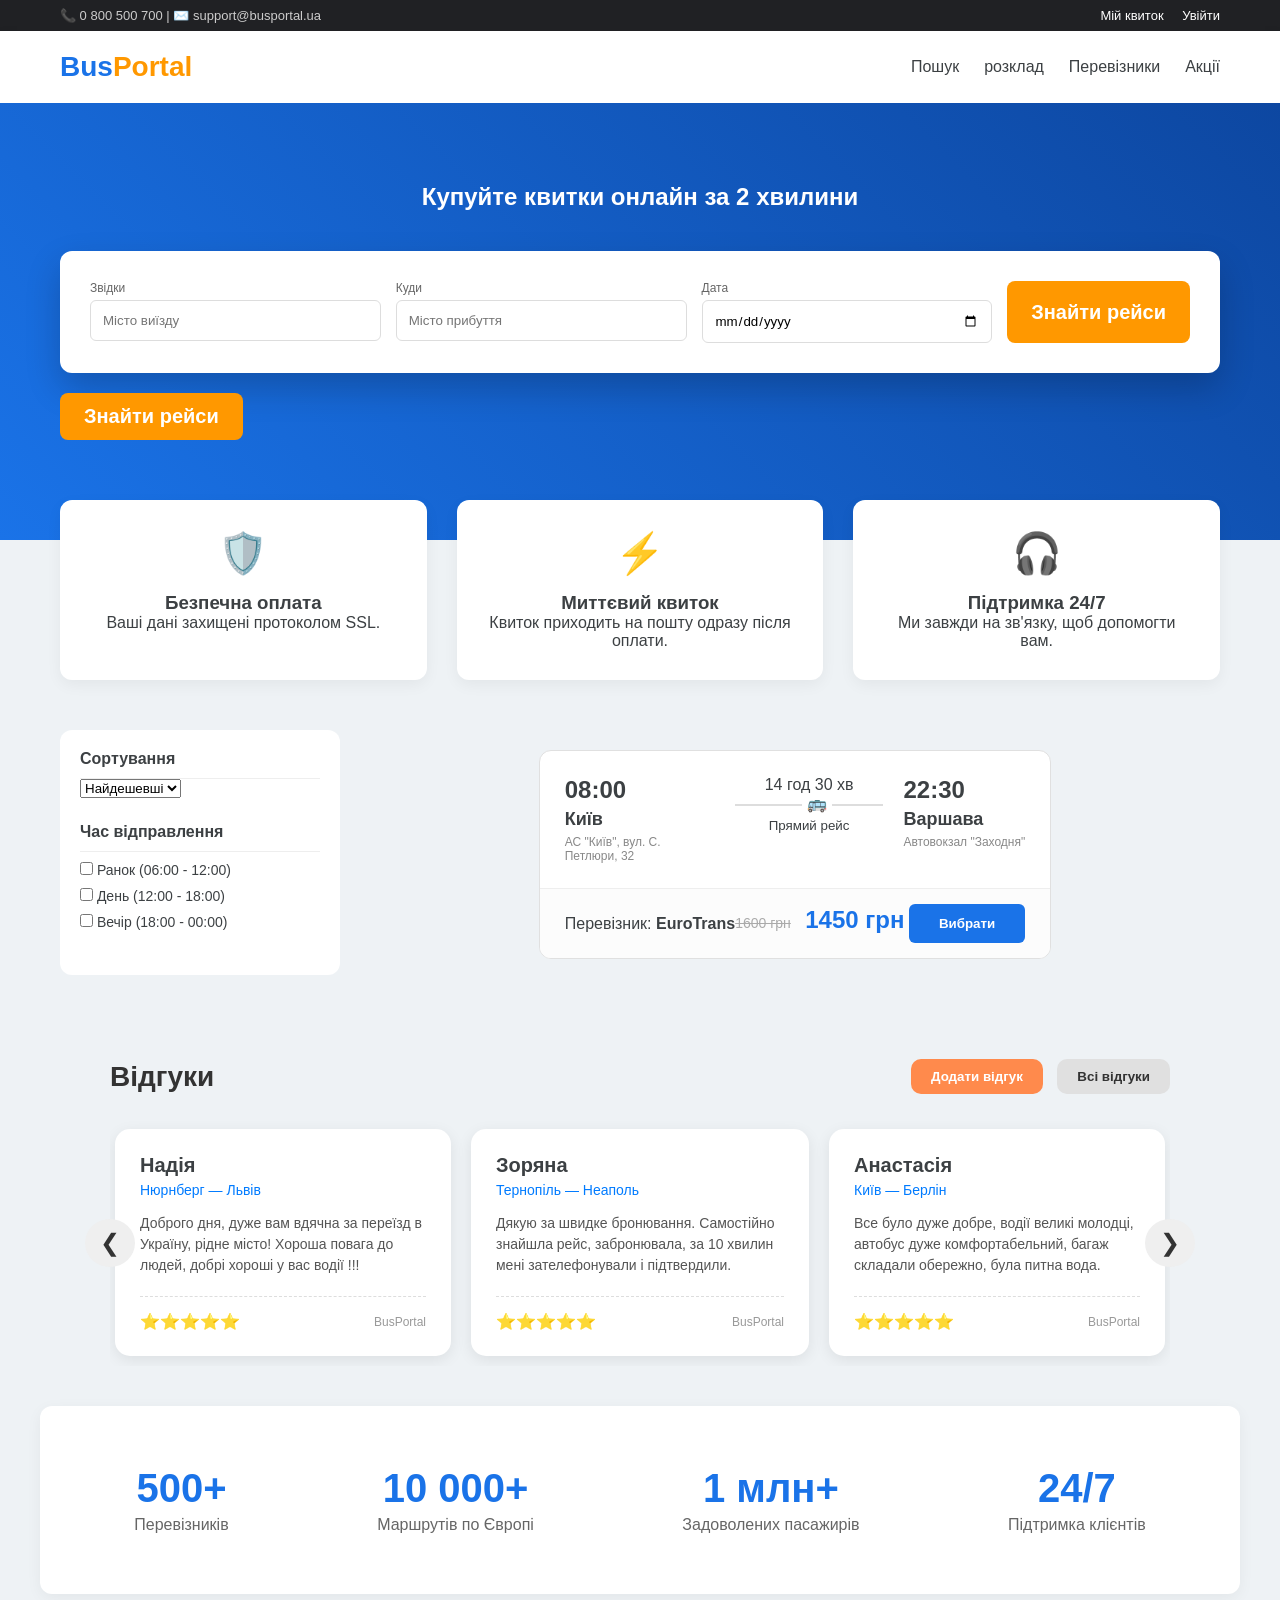
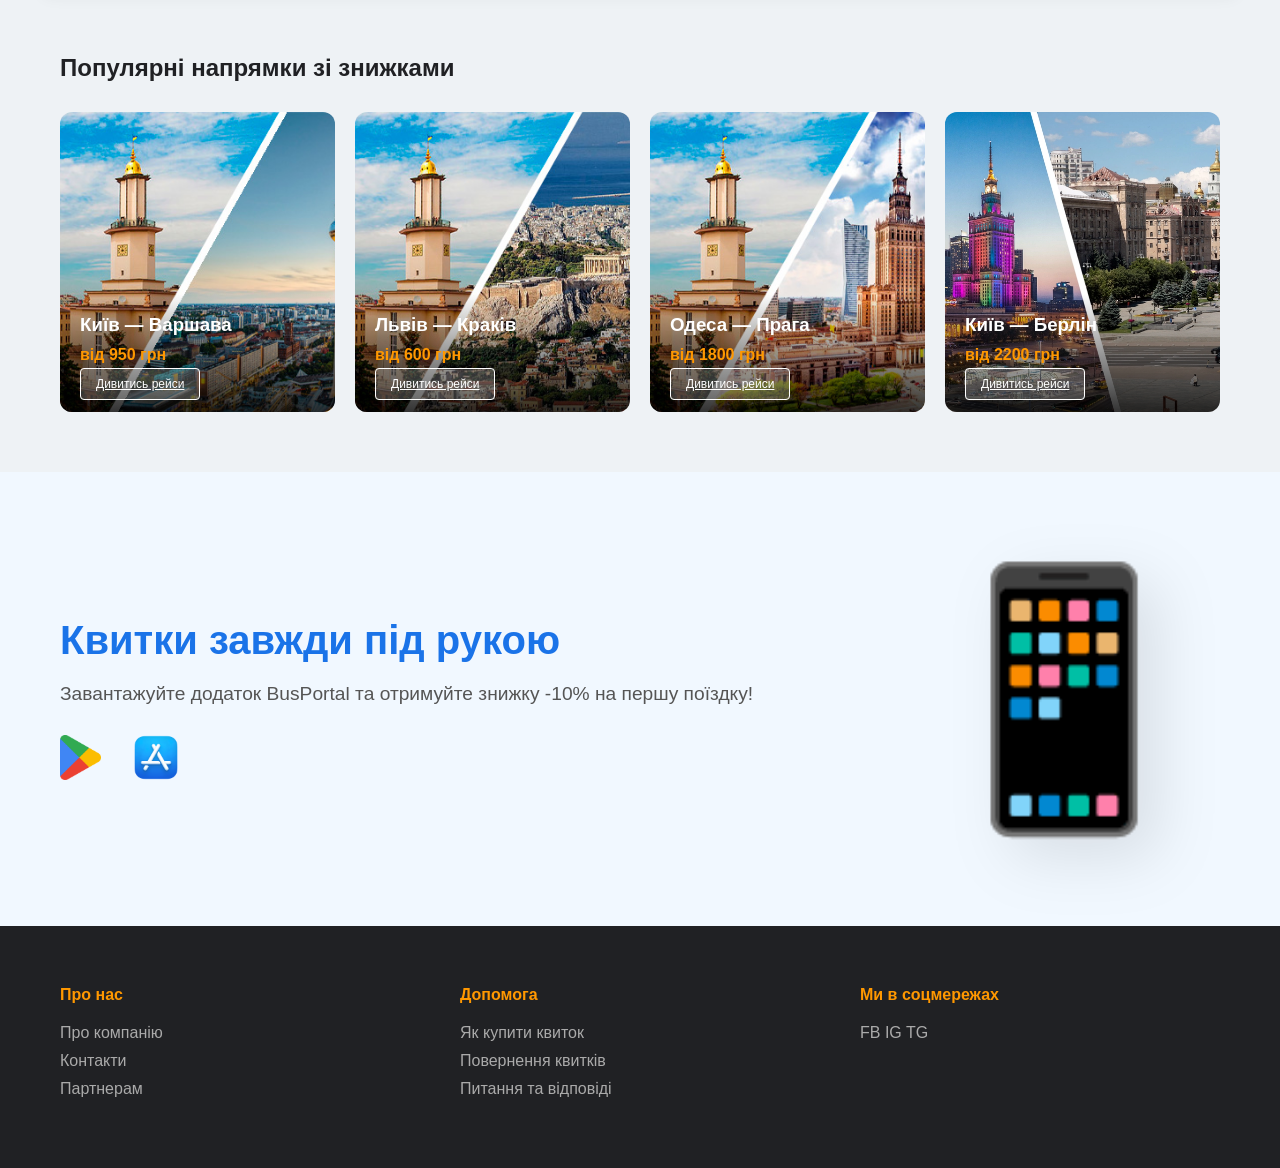
==== commit 629d1e36: "boo2" ====
--- a/index.html
+++ b/index.html
@@ -120,29 +120,45 @@
             <div class="container">
                 <h1>Купуйте квитки онлайн за 2 хвилини</h1>
                 <form class="search-engine">
-                    <div class="input-group">
-                        <label>Звідки</label>
-                        <input id="from" type="text" placeholder="Місто виїзду">
-                    </div>
-                    <div class="input-group">
-                        <label>Куди</label>
-                        <input id="to" type="text" placeholder="Місто прибуття">
-                    </div>
-                    <div class="input-group">
-                        <label>Дата</label>
-                        <input id="date" type="date">
-                    </div>
-<<<<<<< HEAD
-                    <div class="bus-card"
-                    data-from="Київ"
-                    data-to="Варшава"
-                    data-date="2026-05-20">
+           <form class="search-engine">
+    <div class="input-group">
+        <label>Звідки</label>
+        <input id="from" type="text" placeholder="Місто виїзду" autocomplete="off">
+        
+        <div id="dropdown-from" class="custom-dropdown">
+            <div class="dropdown-title">Популярні міста</div>
+            <div class="dropdown-item" data-city="Київ">
+                <span class="city">Київ</span><span class="country">Україна</span>
+            </div>
+            <div class="dropdown-item" data-city="Львів">
+                <span class="city">Львів</span><span class="country">Україна</span>
+            </div>
+            <div class="dropdown-item" data-city="Одеса">
+                <span class="city">Одеса</span><span class="country">Україна</span>
+            </div>
+            <div class="dropdown-item" data-city="Ужгород">
+                <span class="city">Ужгород</span><span class="country">Україна</span>
+            </div>
+        </div>
+    </div>
+
+    <div class="input-group">
+        <label>Куди</label>
+        <input id="to" type="text" placeholder="Місто прибуття" autocomplete="off">
+    </div>
+
+    <div class="input-group">
+        <label>Дата</label>
+        <input id="date" type="date">
+    </div>
+
+    <button type="button" onclick="findTrips()" class="btn-search">Знайти рейси</button>
+</form>
+
+<div class="results" id="results"></div>
                     <button type="button" onclick="findTrips()" class="btn-search">Знайти рейси</button>
-                    <div class="results" id="results"></div>
-=======
-                    <a href="reisu.html" type="submit" class="btn-search">Знайти рейси </a>
->>>>>>> fbe2487da9531b48a4dce5dfd3e815f7dfbb9cf6
-                </form>
+
+</form> <div class="results" id="results"></div>
             </div>
         </section>
 
--- a/reisu.css
+++ b/reisu.css
@@ -1,4 +1,4 @@
-<<<<<<< HEAD
+
 body{
     margin:0;
     font-family:Arial;
@@ -188,29 +188,57 @@
     right: -25px;
 }
 
-/* Адаптивність для мобільних пристроїв */
-@media (max-width: 768px) {
-    .review-card {
-        min-width: calc(100% - 10px); /* На телефонах показуємо 1 картку */
-    }
-    .slider-arrow {
-        display: none; /* Ховаємо стрілки на мобільних */
-    }
-    .reviews-track {
-        overflow-x: auto; /* Дозволяємо гортати пальцем */
-    }
-=======
-body { background: #f4f7f6; font-family: sans-serif; padding: 20px; }
-.container { max-width: 700px; margin: 0 auto; }
-.bus-card { 
-    background: white; padding: 20px; margin-bottom: 10px; 
-    border-radius: 12px; display: flex; justify-content: space-between;
-    box-shadow: 0 4px 15px rgba(0,0,0,0.05); border-left: 5px solid #0056b3;
-}
-.info strong { font-size: 20px; color: #0056b3; margin-right: 10px; }
-.price { font-weight: bold; font-size: 18px; }
-button { 
-    background: #28a745; color: white; border: none; 
-    padding: 8px 15px; border-radius: 5px; cursor: pointer; margin-left: 10px;
->>>>>>> fbe2487da9531b48a4dce5dfd3e815f7dfbb9cf6
+/* Контейнер для правильного позиціонування */
+.search-container {
+    position: relative;
+}
+
+/* Стилі для самого випадаючого вікна */
+.custom-dropdown {
+    display: none; /* Спочатку воно приховане */
+    position: absolute;
+    top: 100%;
+    left: 0;
+    width: 100%;
+    max-width: 350px;
+    background: white;
+    border-radius: 12px;
+    box-shadow: 0 8px 30px rgba(0, 0, 0, 0.15);
+    z-index: 999;
+    padding: 15px;
+    margin-top: 5px;
+}
+
+/* Коли додаємо цей клас через JS — меню відкривається */
+.custom-dropdown.active {
+    display: block;
+}
+
+.dropdown-section h4 {
+    font-size: 14px;
+    color: #888;
+    margin-bottom: 10px;
+}
+
+/* Елементи списку (міста) */
+.dropdown-item {
+    padding: 10px;
+    cursor: pointer;
+    border-radius: 6px;
+    transition: background 0.2s;
+}
+
+.dropdown-item:hover {
+    background: #f4f4f4;
+}
+
+.city-name {
+    font-weight: bold;
+    color: #333;
+}
+
+.country-name {
+    font-size: 12px;
+    color: #888;
+    margin-left: 5px;
 }
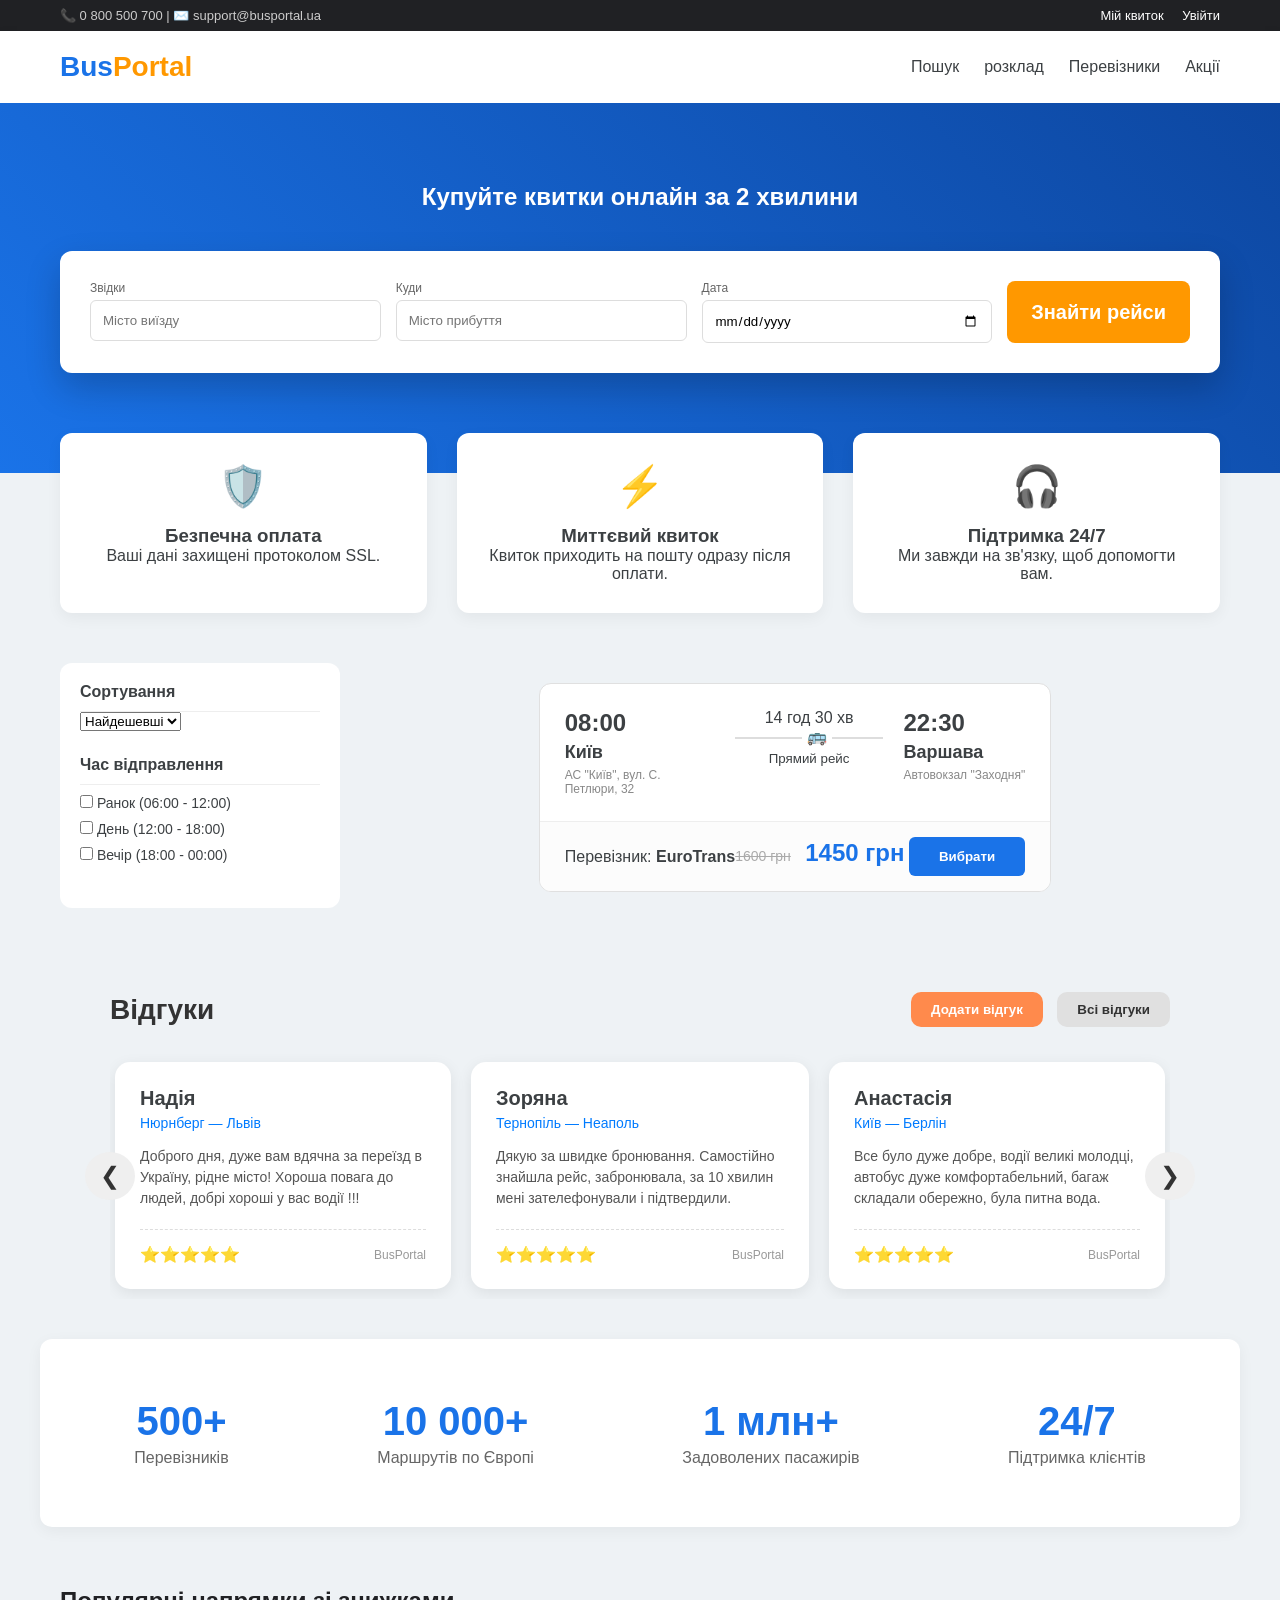
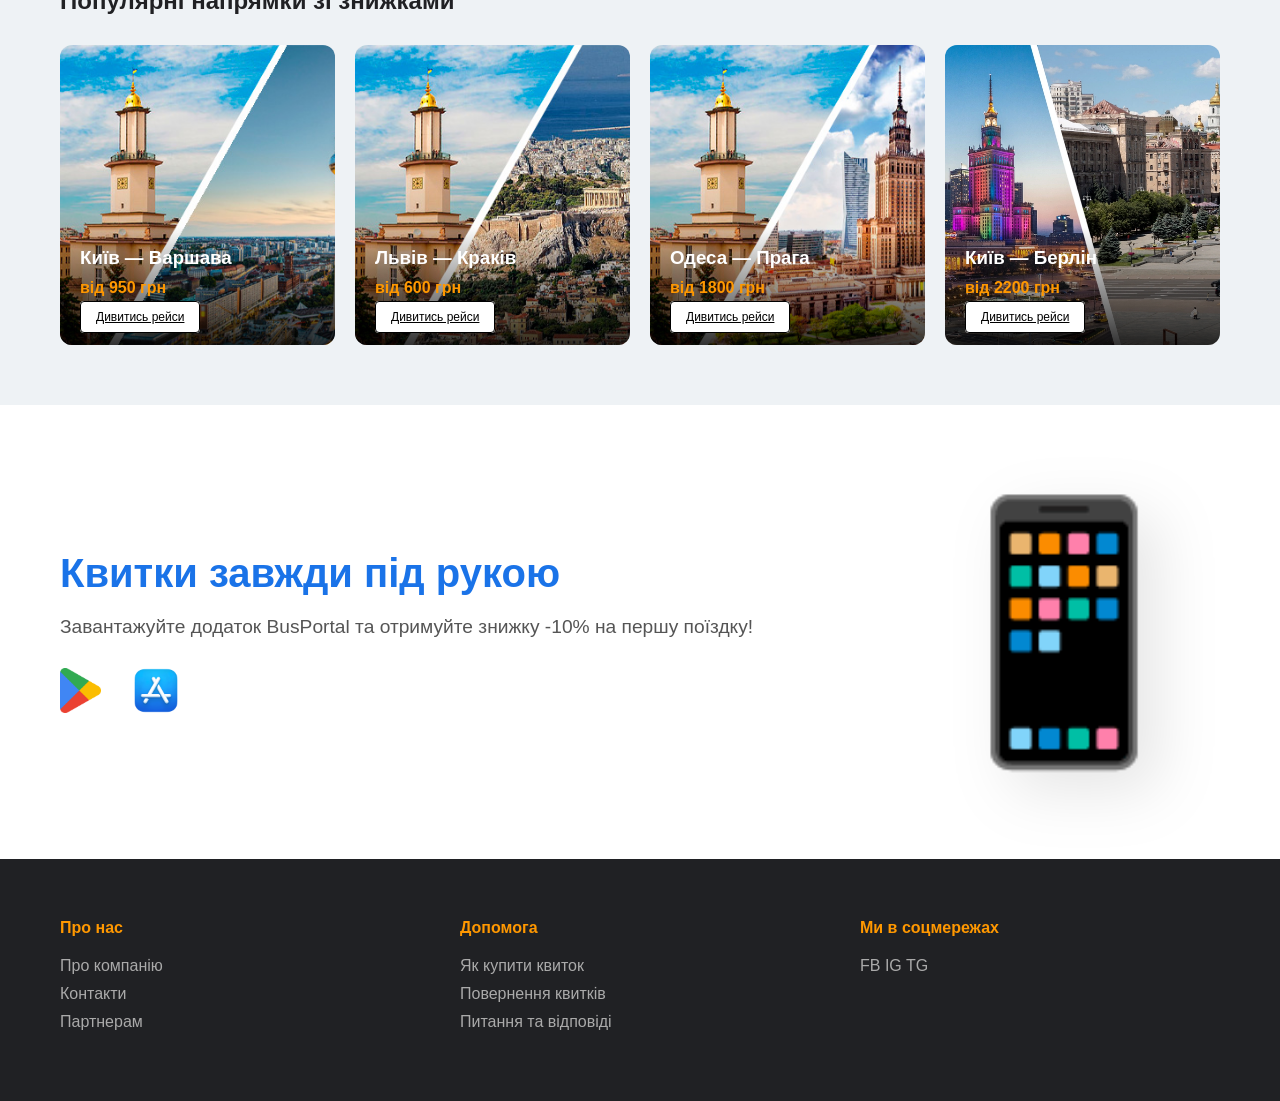
==== commit 04fa8936: "bbu" ====
--- a/index.html
+++ b/index.html
@@ -62,7 +62,7 @@
             </div>
             
             <div class="input-container">
-                <input type="email" placeholder=" " id="reg-email" required>
+                <input type="email" placeholder=" " id="RegEmail" required>
                 <label for="reg-email">Ваш Email</label>
             </div>
             
@@ -122,30 +122,47 @@
                 <form class="search-engine">
            <form class="search-engine">
     <div class="input-group">
-        <label>Звідки</label>
-        <input id="from" type="text" placeholder="Місто виїзду" autocomplete="off">
-        
-        <div id="dropdown-from" class="custom-dropdown">
-            <div class="dropdown-title">Популярні міста</div>
-            <div class="dropdown-item" data-city="Київ">
-                <span class="city">Київ</span><span class="country">Україна</span>
-            </div>
-            <div class="dropdown-item" data-city="Львів">
-                <span class="city">Львів</span><span class="country">Україна</span>
-            </div>
-            <div class="dropdown-item" data-city="Одеса">
-                <span class="city">Одеса</span><span class="country">Україна</span>
-            </div>
-            <div class="dropdown-item" data-city="Ужгород">
-                <span class="city">Ужгород</span><span class="country">Україна</span>
-            </div>
-        </div>
-    </div>
+    <label>Звідки</label>
+    <input id="from" type="text" placeholder="Місто виїзду" autocomplete="off">
+
+    <div id="dropdown-from" class="custom-dropdown">
+        <div class="dropdown-title">Популярні міста</div>
+        <div class="dropdown-item" data-city="Київ">
+            <span class="city">Київ</span> <span class="country">Україна</span>
+        </div>
+        <div class="dropdown-item" data-city="Львів">
+            <span class="city">Львів</span> <span class="country">Україна</span>
+        </div>
+        <div class="dropdown-item" data-city="Одеса">
+            <span class="city">Одеса</span> <span class="country">Україна</span>
+        </div>
+        <div class="dropdown-item" data-city="Ужгород">
+            <span class="city">Ужгород</span> <span class="country">Україна</span>
+        </div>
+    </div>
+</div> 
 
     <div class="input-group">
         <label>Куди</label>
         <input id="to" type="text" placeholder="Місто прибуття" autocomplete="off">
-    </div>
+
+    <div id="dropdown-to" class="custom-dropdown">
+        <div class="dropdown-title">Популярні міста</div>
+        <div class="dropdown-item" data-city="Київ">
+            <span class="city">Київ</span> <span class="country">Україна</span>
+        </div>
+        <div class="dropdown-item" data-city="Львів">
+            <span class="city">Львів</span> <span class="country">Україна</span>
+        </div>
+        <div class="dropdown-item" data-city="Одеса">
+            <span class="city">Одеса</span> <span class="country">Україна</span>
+        </div>
+        <div class="dropdown-item" data-city="Ужгород">
+            <span class="city">Ужгород</span> <span class="country">Україна</span>
+        </div>
+    </div>
+</div> 
+
 
     <div class="input-group">
         <label>Дата</label>
@@ -156,7 +173,7 @@
 </form>
 
 <div class="results" id="results"></div>
-                    <button type="button" onclick="findTrips()" class="btn-search">Знайти рейси</button>
+                    
 
 </form> <div class="results" id="results"></div>
             </div>
--- a/style.css
+++ b/style.css
@@ -23,7 +23,7 @@
     width: 100%;
     height: 100%;
     /* Тонке затемнення замість повністю чорного */
-    background: rgba(0, 0, 0, 0.6); 
+    background: rgba(0, 0, 0, 0.5); 
     display: none;
     justify-content: center;
     align-items: center;
@@ -46,7 +46,7 @@
     background: rgba(255, 255, 255, 0.7); /* Напівпрозорий білий */
     backdrop-filter: blur(15px); /* Ефект розмиття фону */
     -webkit-backdrop-filter: blur(15px);
-    border: 1px solid rgba(255, 255, 255, 0.2); /* Тонка рамка */
+    border: 1px solid rgba(255, 255, 255, 0.466); /* Тонка рамка */
 }
 
 .modal-content {
@@ -73,7 +73,7 @@
 
 .modal-header h2 {
     font-size: 26px;
-    color: #1a1a1a;
+    color: #000000;
     font-weight: 700;
 }
 
@@ -82,7 +82,90 @@
     font-size: 14px;
     margin-top: 5px;
 }
-
+.input-group {
+  position: relative; 
+}
+
+/* Налаштовуємо саме випадаюче вікно */
+.custom-dropdown {
+  position: absolute;   /* Абсолютне позиціонування */
+  top: 100%;            /* Саджаємо рівно під інпут */
+  left: 0;              /* Вирівнюємо по лівому краю */
+  width: 100%;          /* Ширина меню буде точно такою ж, як ширина поля інпута */
+  z-index: 999;         /* Щоб меню виринало ПОВЕРХ карток із перевагами (Безпечна оплата тощо) */
+  display: none;        /* Спочатку воно сховане */
+  
+  /* Додатково: щоб воно не зливалося, додамо йому білий фон та тінь, як у твоїх модалок */
+  background: #ffffff;
+  border: 1px solid rgba(0,0,0,0.1);
+  border-radius: 12px;
+  box-shadow: 0 10px 25px rgba(0,0,0,0.1);
+  margin-top: 5px;      /* Маленький красивий відступ від інпута */
+}
+
+/* Коли в JS додається клас active — показуємо меню */
+.custom-dropdown.active {
+  display: block;       /* Або flex, якщо всередині елементи налаштовані через флекси */
+}
+/* Робимо заголовок меню "Популярні міста" темним */
+#dropdown-from .dropdown-title {
+  color: #3c4043; /* Темно-сірий колір, який ти використовуєш */
+  padding: 10px 15px; /* Додамо відступи для краси */
+  border-bottom: 1px solid rgba(0, 0, 0, 0.1); /* Тонка лінія знизу */
+  margin: 0;
+}
+
+/* Налаштовуємо стилі для самих елементів списку (міста) */
+#dropdown-from .dropdown-item {
+  color: #1a73e8; /* Синій колір для тексту міст, щоб було видно, що це посилання */
+  padding: 12px 15px; /* Відступи для елемента */
+  cursor: pointer; /* Показуємо курсор-руку при наведенні */
+  display: block; /* Робимо елемент блочним */
+  transition: background-color 0.2s; /* Плавна зміна фону при наведенні */
+}
+
+/* Робимо колір країни (Україна) трохи світлішим, щоб не так впадав у вічі */
+#dropdown-from .dropdown-item .country {
+  color: #70757a; /* Світло-сірий */
+  font-size: 14px; /* Трохи менший шрифт */
+  margin-left: 5px; /* Відступ від назви міста */
+}
+
+/* Додаємо ефект наведення (hover) на елемент списку */
+#dropdown-from .dropdown-item:hover {
+  background-color: #f1f3f4; /* Дуже світло-сірий фон при наведенні */
+}
+#dropdown-from .dropdown-title, 
+#dropdown-to .dropdown-title {
+  color: #3c4043;
+  padding: 10px 15px;
+  border-bottom: 1px solid rgba(0, 0, 0, 0.1);
+  margin: 0;
+}
+
+/* Робимо міста синіми для обох меню */
+#dropdown-from .dropdown-item, 
+#dropdown-to .dropdown-item {
+  color: #1a73e8;
+  padding: 12px 15px;
+  cursor: pointer;
+  display: block;
+  transition: background-color 0.2s;
+}
+
+/* Країна світліша для обох меню */
+#dropdown-from .dropdown-item .country, 
+#dropdown-to .dropdown-item .country {
+  color: #70757a;
+  font-size: 14px;
+  margin-left: 5px;
+}
+
+/* Ефект наведення для обох меню */
+#dropdown-from .dropdown-item:hover, 
+#dropdown-to .dropdown-item:hover {
+  background-color: #f1f3f4;
+}
 /* СУЧАСНІ ПОЛЯ ВВОДУ З ПЛАВАЮЧИМ ЛЕЙБЛОМ */
 .input-container {
     position: relative;
@@ -113,7 +196,7 @@
     top: 50%;
     left: 20px;
     transform: translateY(-50%);
-    color: #999;
+    color: #999999;
     pointer-events: none;
     transition: all 0.3s ease;
 }
@@ -169,7 +252,7 @@
     text-align: center;
     margin-top: 25px;
     font-size: 14px;
-    color: #666;
+    color: #5a5959;
 }
 
 .switch-link {
@@ -397,27 +480,27 @@
     bottom: 0; left: 0; right: 0;
     padding: 20px;
     background: linear-gradient(transparent, rgba(0,0,0,0.8));
-    color: white;
+    color: rgb(255, 255, 255);
     text-align: left;
 }
 
 .price-tag { display: block; margin: 10px 0; color: var(--accent-color); font-weight: bold; }
 
 .btn-sm {
-    background: rgba(255,255,255,0.2);
-    border: 1px solid white;
-    color: white;
+    background: rgb(255, 255, 255);
+    border: 1px solid rgb(0, 0, 0);
+    color: rgb(0, 0, 0);
     padding: 8px 15px;
     border-radius: 4px;
     cursor: pointer;
     font-size: 12px;
 }
 
-.btn-sm:hover { background: white; color: var(--main-color); }
+.btn-sm:hover { background: rgb(0, 238, 255); color: var(--main-color); }
 
 /* Promo App */
 .app-promo {
-    background: #f1f8ff;
+    background: #ffffff;
     padding: 80px 0;
     margin-top: 60px;
 }
--- a/style.css
+++ b/style.css
@@ -23,7 +23,7 @@
     width: 100%;
     height: 100%;
     /* Тонке затемнення замість повністю чорного */
-    background: rgba(0, 0, 0, 0.6); 
+    background: rgba(0, 0, 0, 0.5); 
     display: none;
     justify-content: center;
     align-items: center;
@@ -46,7 +46,7 @@
     background: rgba(255, 255, 255, 0.7); /* Напівпрозорий білий */
     backdrop-filter: blur(15px); /* Ефект розмиття фону */
     -webkit-backdrop-filter: blur(15px);
-    border: 1px solid rgba(255, 255, 255, 0.2); /* Тонка рамка */
+    border: 1px solid rgba(255, 255, 255, 0.466); /* Тонка рамка */
 }
 
 .modal-content {
@@ -73,7 +73,7 @@
 
 .modal-header h2 {
     font-size: 26px;
-    color: #1a1a1a;
+    color: #000000;
     font-weight: 700;
 }
 
@@ -82,7 +82,90 @@
     font-size: 14px;
     margin-top: 5px;
 }
-
+.input-group {
+  position: relative; 
+}
+
+/* Налаштовуємо саме випадаюче вікно */
+.custom-dropdown {
+  position: absolute;   /* Абсолютне позиціонування */
+  top: 100%;            /* Саджаємо рівно під інпут */
+  left: 0;              /* Вирівнюємо по лівому краю */
+  width: 100%;          /* Ширина меню буде точно такою ж, як ширина поля інпута */
+  z-index: 999;         /* Щоб меню виринало ПОВЕРХ карток із перевагами (Безпечна оплата тощо) */
+  display: none;        /* Спочатку воно сховане */
+  
+  /* Додатково: щоб воно не зливалося, додамо йому білий фон та тінь, як у твоїх модалок */
+  background: #ffffff;
+  border: 1px solid rgba(0,0,0,0.1);
+  border-radius: 12px;
+  box-shadow: 0 10px 25px rgba(0,0,0,0.1);
+  margin-top: 5px;      /* Маленький красивий відступ від інпута */
+}
+
+/* Коли в JS додається клас active — показуємо меню */
+.custom-dropdown.active {
+  display: block;       /* Або flex, якщо всередині елементи налаштовані через флекси */
+}
+/* Робимо заголовок меню "Популярні міста" темним */
+#dropdown-from .dropdown-title {
+  color: #3c4043; /* Темно-сірий колір, який ти використовуєш */
+  padding: 10px 15px; /* Додамо відступи для краси */
+  border-bottom: 1px solid rgba(0, 0, 0, 0.1); /* Тонка лінія знизу */
+  margin: 0;
+}
+
+/* Налаштовуємо стилі для самих елементів списку (міста) */
+#dropdown-from .dropdown-item {
+  color: #1a73e8; /* Синій колір для тексту міст, щоб було видно, що це посилання */
+  padding: 12px 15px; /* Відступи для елемента */
+  cursor: pointer; /* Показуємо курсор-руку при наведенні */
+  display: block; /* Робимо елемент блочним */
+  transition: background-color 0.2s; /* Плавна зміна фону при наведенні */
+}
+
+/* Робимо колір країни (Україна) трохи світлішим, щоб не так впадав у вічі */
+#dropdown-from .dropdown-item .country {
+  color: #70757a; /* Світло-сірий */
+  font-size: 14px; /* Трохи менший шрифт */
+  margin-left: 5px; /* Відступ від назви міста */
+}
+
+/* Додаємо ефект наведення (hover) на елемент списку */
+#dropdown-from .dropdown-item:hover {
+  background-color: #f1f3f4; /* Дуже світло-сірий фон при наведенні */
+}
+#dropdown-from .dropdown-title, 
+#dropdown-to .dropdown-title {
+  color: #3c4043;
+  padding: 10px 15px;
+  border-bottom: 1px solid rgba(0, 0, 0, 0.1);
+  margin: 0;
+}
+
+/* Робимо міста синіми для обох меню */
+#dropdown-from .dropdown-item, 
+#dropdown-to .dropdown-item {
+  color: #1a73e8;
+  padding: 12px 15px;
+  cursor: pointer;
+  display: block;
+  transition: background-color 0.2s;
+}
+
+/* Країна світліша для обох меню */
+#dropdown-from .dropdown-item .country, 
+#dropdown-to .dropdown-item .country {
+  color: #70757a;
+  font-size: 14px;
+  margin-left: 5px;
+}
+
+/* Ефект наведення для обох меню */
+#dropdown-from .dropdown-item:hover, 
+#dropdown-to .dropdown-item:hover {
+  background-color: #f1f3f4;
+}
 /* СУЧАСНІ ПОЛЯ ВВОДУ З ПЛАВАЮЧИМ ЛЕЙБЛОМ */
 .input-container {
     position: relative;
@@ -113,7 +196,7 @@
     top: 50%;
     left: 20px;
     transform: translateY(-50%);
-    color: #999;
+    color: #999999;
     pointer-events: none;
     transition: all 0.3s ease;
 }
@@ -169,7 +252,7 @@
     text-align: center;
     margin-top: 25px;
     font-size: 14px;
-    color: #666;
+    color: #5a5959;
 }
 
 .switch-link {
@@ -397,27 +480,27 @@
     bottom: 0; left: 0; right: 0;
     padding: 20px;
     background: linear-gradient(transparent, rgba(0,0,0,0.8));
-    color: white;
+    color: rgb(255, 255, 255);
     text-align: left;
 }
 
 .price-tag { display: block; margin: 10px 0; color: var(--accent-color); font-weight: bold; }
 
 .btn-sm {
-    background: rgba(255,255,255,0.2);
-    border: 1px solid white;
-    color: white;
+    background: rgb(255, 255, 255);
+    border: 1px solid rgb(0, 0, 0);
+    color: rgb(0, 0, 0);
     padding: 8px 15px;
     border-radius: 4px;
     cursor: pointer;
     font-size: 12px;
 }
 
-.btn-sm:hover { background: white; color: var(--main-color); }
+.btn-sm:hover { background: rgb(0, 238, 255); color: var(--main-color); }
 
 /* Promo App */
 .app-promo {
-    background: #f1f8ff;
+    background: #ffffff;
     padding: 80px 0;
     margin-top: 60px;
 }
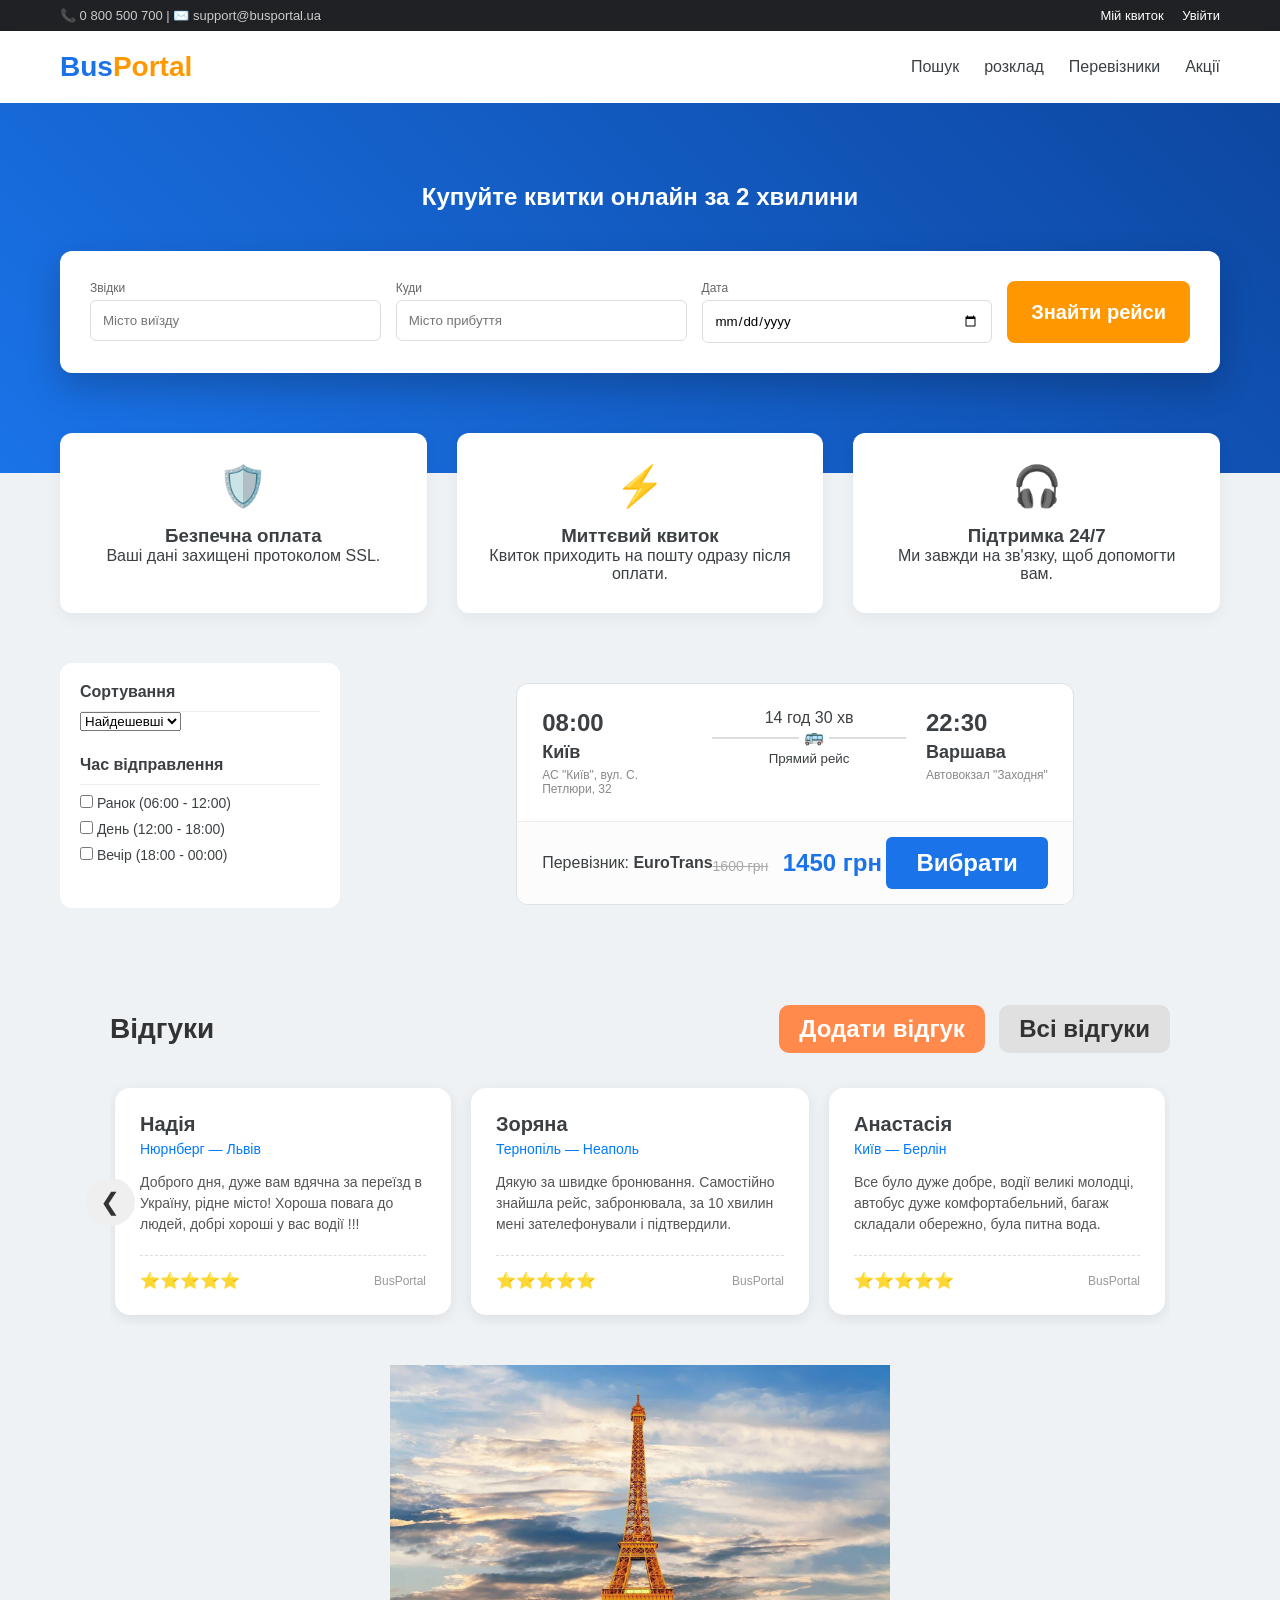
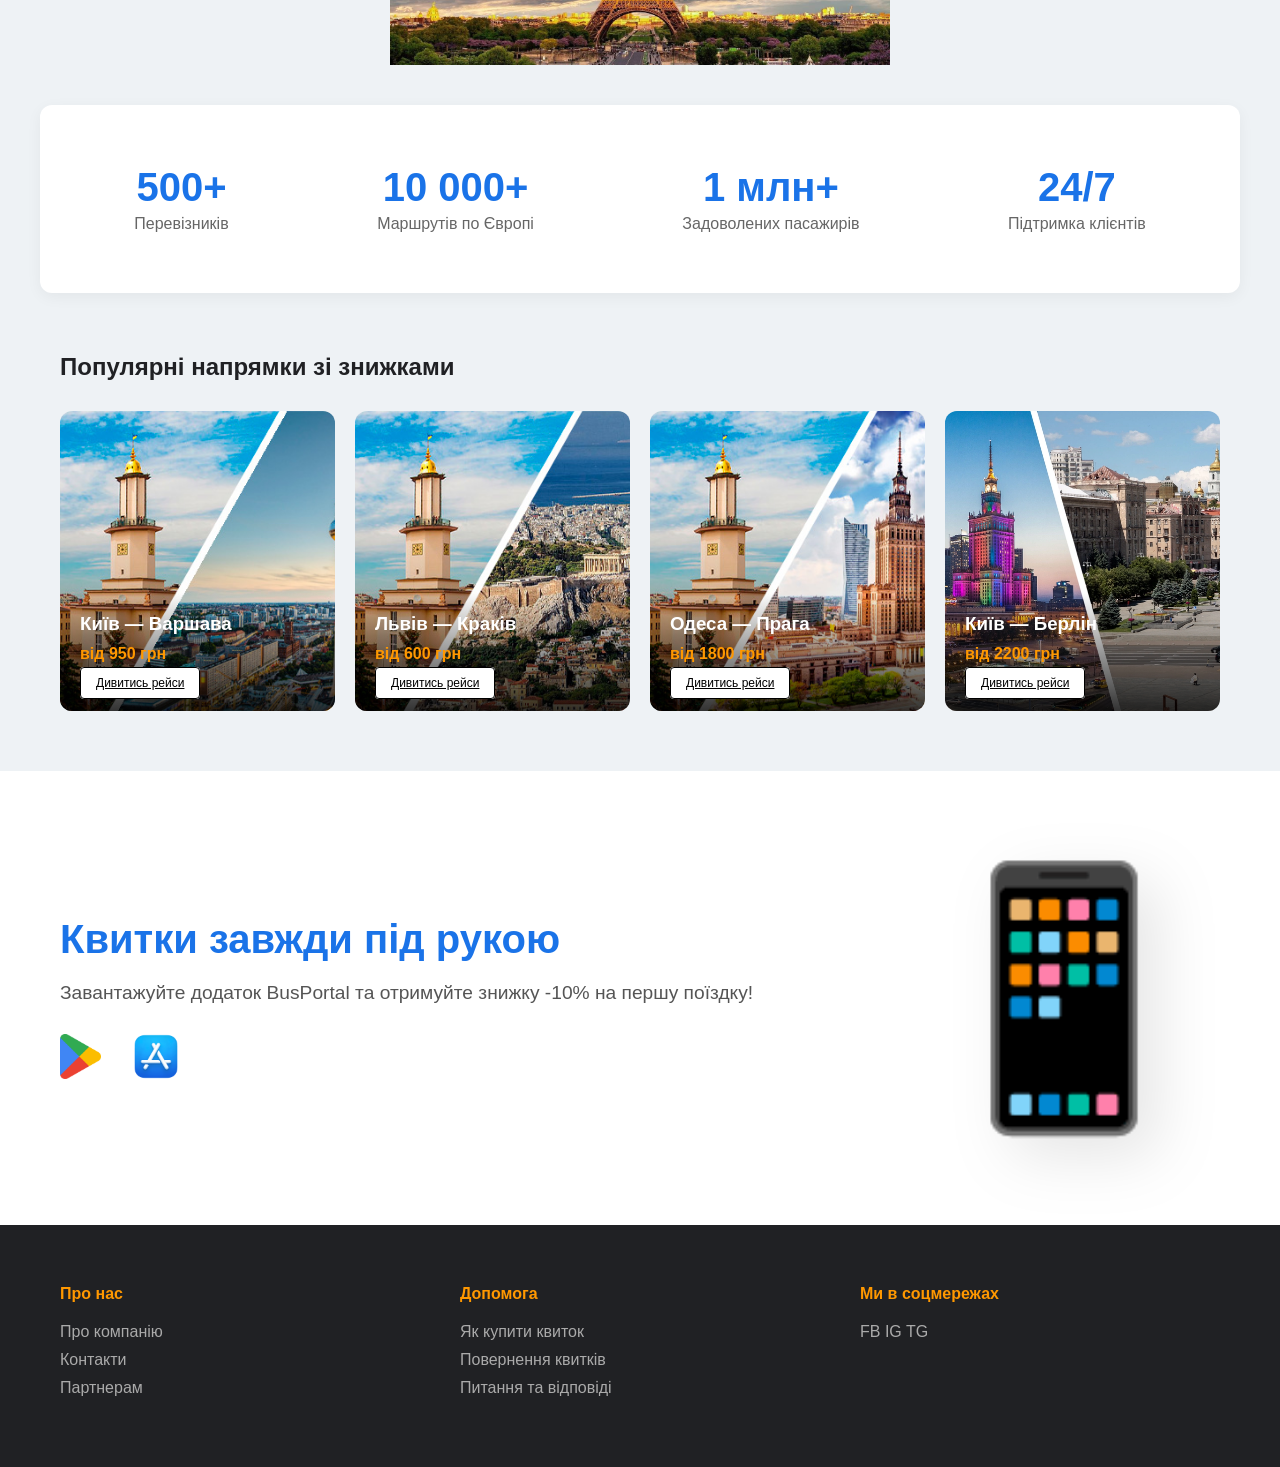
==== commit d181e676: "ggb" ====
--- a/index.html
+++ b/index.html
@@ -294,8 +294,17 @@
 
         </div>
 
-        <button class="slider-arrow next-btn">&#10095;</button>
-    </div>
+</section>
+<section>
+  <div class="slider">
+  <div class="slide-container">
+    <!-- Невидимі зони тепер чітко всередині фотографії -->
+    <div class="click-zone left-zone" onclick="prevSlide()"></div>
+    <div class="click-zone right-zone" onclick="nextSlide()"></div>
+    
+    <img id="slide" src="img/01002gdg-c5c1.jpeg">
+  </div>
+</div>
 </section>
 <section class="trust-stats container">
     <div class="stat-item">
--- a/style.css
+++ b/style.css
@@ -285,8 +285,58 @@
     margin: 0;
     color: var(--text-color);
     background-color: #eef2f5;
-}
-
+     
+}
+
+
+/* Обов'язково додаємо це до твого існуючого .slider */
+
+.slider {
+  width: 100%;
+  display: flex;
+  justify-content: center; /* Рівняє контейнер чітко по центру екрану */
+  align-items: center;
+  /* Прибираємо gap, бо кнопок-стрілок більше немає і відступ не потрібен */
+}
+
+.slide-container {
+  position: relative;     /* ОБОВ'ЯЗКОВО! Прив'язує невидимі зони до меж фото */
+  width: 500px;
+  height: 300px;
+  overflow: hidden;
+  margin: 0 auto;         /* Додатковий захист для центрування */
+}
+
+#slide {
+  width: 500px;
+  height: 100%;
+  display: block;         /* Прибирає дефолтні дрібні відступи інлайнових картинок */
+  transition: opacity 0.3s ease;
+}
+
+/* Налаштування клік-зон */
+.click-zone {
+  position: absolute;     /* ОБОВ'ЯЗКОВО! Виводить зони з загального потоку, щоб вони не рухали фото */
+  top: 0;
+  bottom: 0;
+  width: 50%;             /* Половина від ширини фото (250px) */
+  z-index: 10;            /* Ставить поверх фото */
+  cursor: pointer;
+}
+
+.left-zone {
+  left: 0;                /* Ліва половина картинки */
+}
+
+.right-zone {
+  right: 0;               /* Права половина картинки */
+}
+
+button{
+    padding:15px 20px;
+    font-size:24px;
+    cursor:pointer;
+}
 .container {
     max-width: 1200px;
     margin: 0 auto;
--- a/style.css
+++ b/style.css
@@ -285,8 +285,58 @@
     margin: 0;
     color: var(--text-color);
     background-color: #eef2f5;
-}
-
+     
+}
+
+
+/* Обов'язково додаємо це до твого існуючого .slider */
+
+.slider {
+  width: 100%;
+  display: flex;
+  justify-content: center; /* Рівняє контейнер чітко по центру екрану */
+  align-items: center;
+  /* Прибираємо gap, бо кнопок-стрілок більше немає і відступ не потрібен */
+}
+
+.slide-container {
+  position: relative;     /* ОБОВ'ЯЗКОВО! Прив'язує невидимі зони до меж фото */
+  width: 500px;
+  height: 300px;
+  overflow: hidden;
+  margin: 0 auto;         /* Додатковий захист для центрування */
+}
+
+#slide {
+  width: 500px;
+  height: 100%;
+  display: block;         /* Прибирає дефолтні дрібні відступи інлайнових картинок */
+  transition: opacity 0.3s ease;
+}
+
+/* Налаштування клік-зон */
+.click-zone {
+  position: absolute;     /* ОБОВ'ЯЗКОВО! Виводить зони з загального потоку, щоб вони не рухали фото */
+  top: 0;
+  bottom: 0;
+  width: 50%;             /* Половина від ширини фото (250px) */
+  z-index: 10;            /* Ставить поверх фото */
+  cursor: pointer;
+}
+
+.left-zone {
+  left: 0;                /* Ліва половина картинки */
+}
+
+.right-zone {
+  right: 0;               /* Права половина картинки */
+}
+
+button{
+    padding:15px 20px;
+    font-size:24px;
+    cursor:pointer;
+}
 .container {
     max-width: 1200px;
     margin: 0 auto;
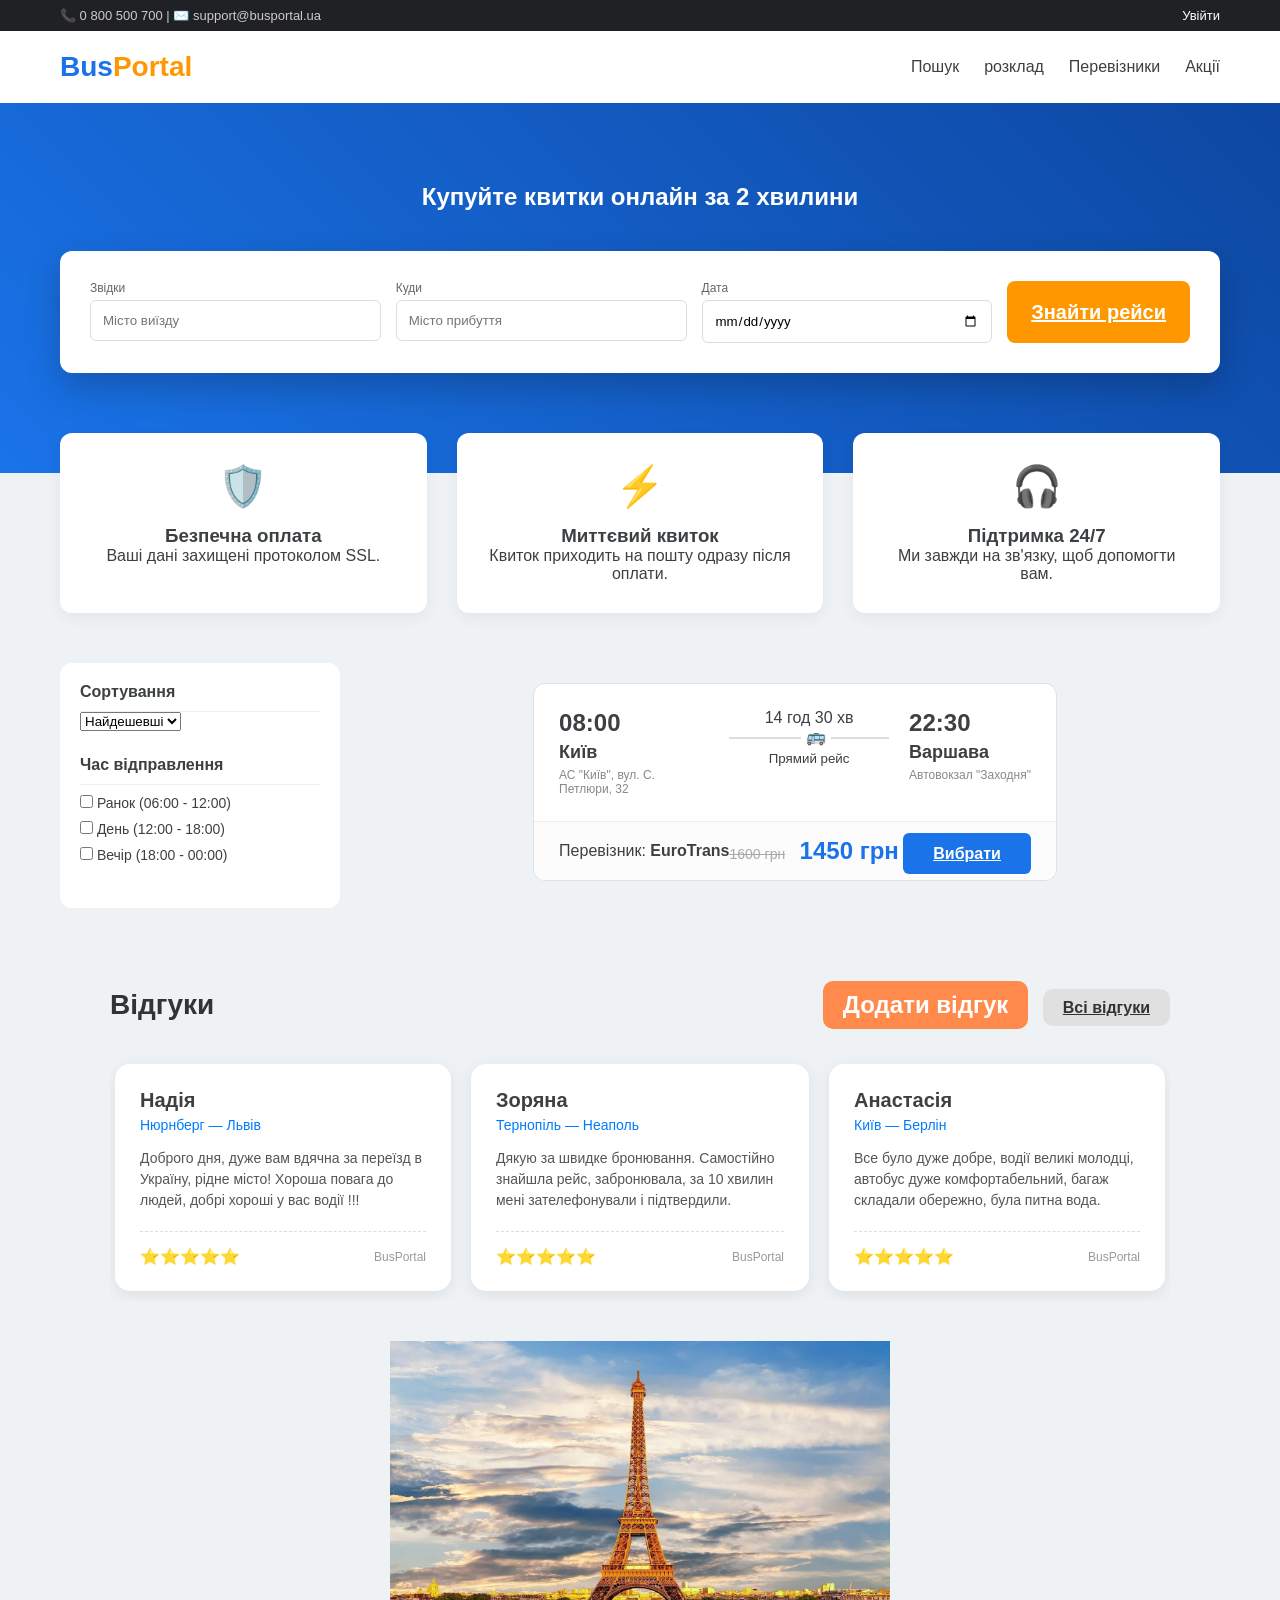
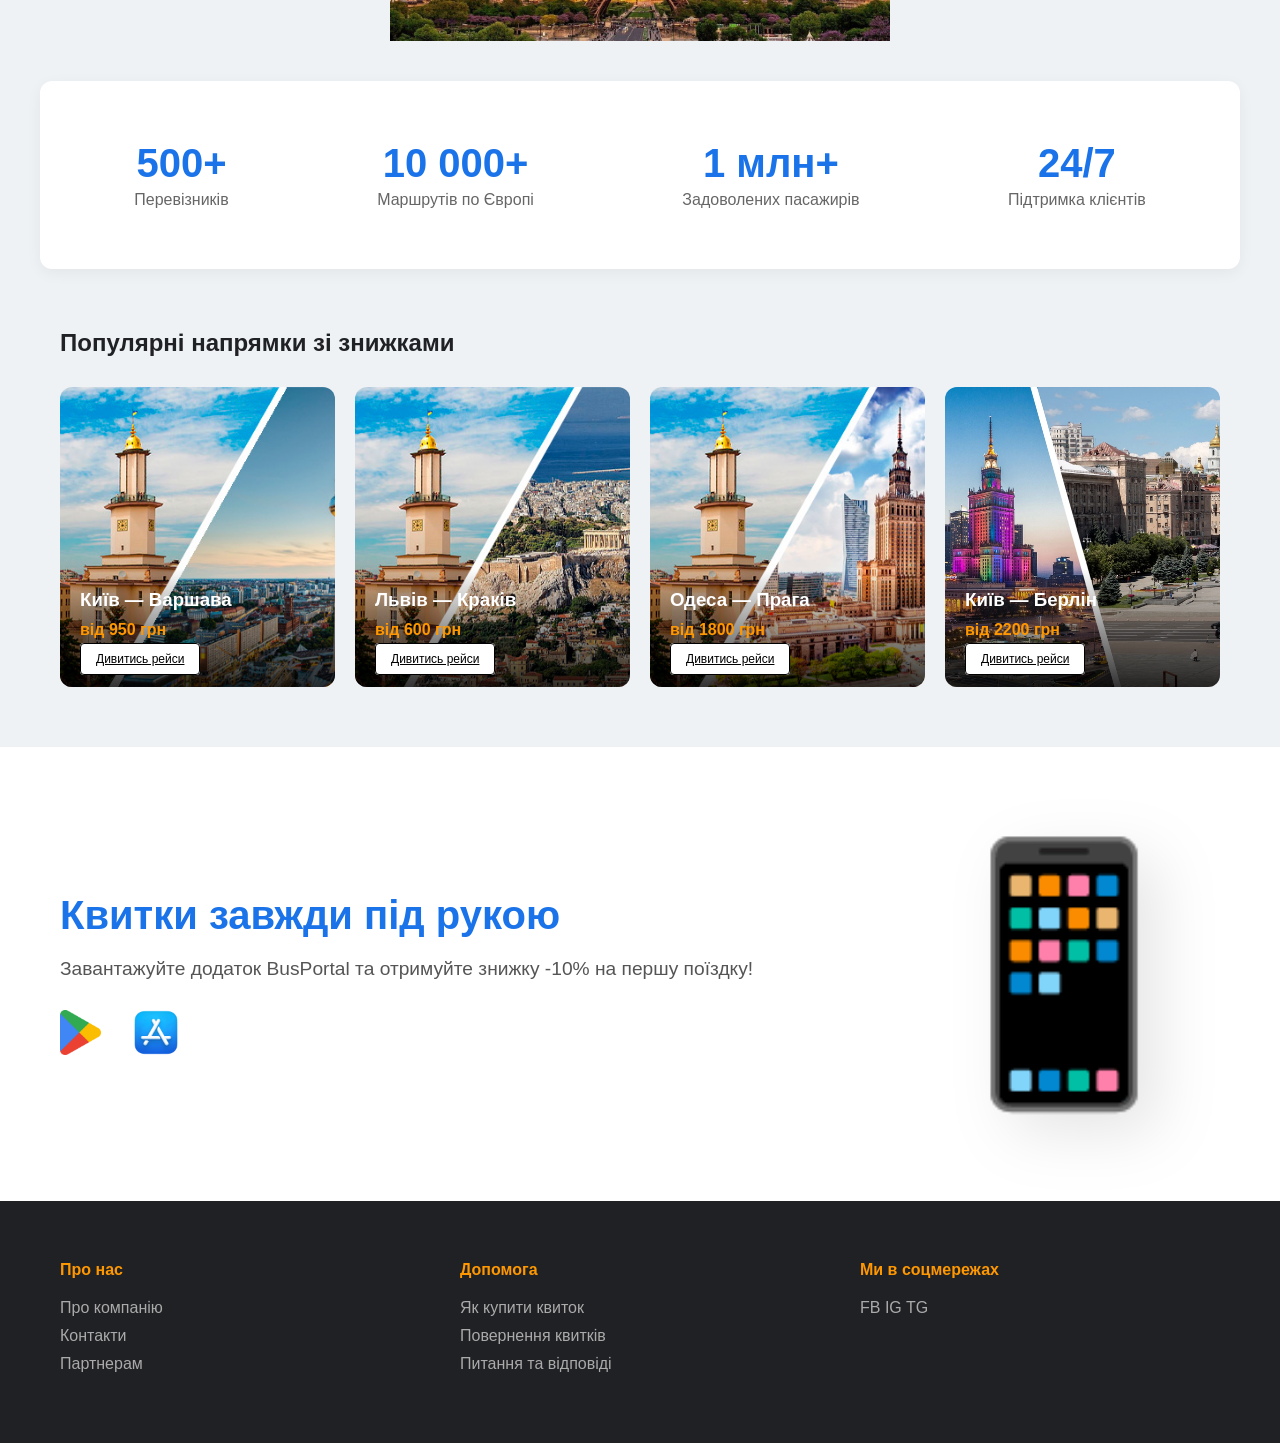
==== commit db02ab46: "boo2" ====
--- a/index.html
+++ b/index.html
@@ -90,7 +90,7 @@
         <div class="container flex-between">
             <div class="contacts">📞 0 800 500 700 | ✉️ support@busportal.ua</div>
             <div class="user-menu">
-                <a href="#">Мій квиток</a>
+               
                 <a href="#login-window" class="open-btn">Увійти</a>
             </div>
         </div>
@@ -169,7 +169,7 @@
         <input id="date" type="date">
     </div>
 
-    <button type="button" onclick="findTrips()" class="btn-search">Знайти рейси</button>
+    <a href="znaitu.html" class="btn-search">Знайти рейси</a>
 </form>
 
 <div class="results" id="results"></div>
@@ -241,7 +241,7 @@
                         <div class="price-action">
                             <span class="old-price">1600 грн</span>
                             <span class="current-price">1450 грн</span>
-                            <button class="btn-buy">Вибрати</button>
+                            <a href="perevichiki.html" class="btn-buy">Вибрати</a>
                         </div>
                     </div>
                 </div>
@@ -252,13 +252,13 @@
     <div class="reviews-header">
         <h2>Відгуки</h2>
         <div class="reviews-buttons">
-            <button class="btn-add-review">Додати відгук</button>
-            <button class="btn-all-reviews">Всі відгуки</button>
-        </div>
+    <button type="button" class="btn-add-review">Додати відгук</button>
+    <a href="vidguk.html" class="btn-all-reviews">Всі відгуки</a>
+</div>
     </div>
 
     <div class="slider-container">
-        <button class="slider-arrow prev-btn">&#10094;</button>
+        
 
         <div class="reviews-track">
             
@@ -298,7 +298,7 @@
 <section>
   <div class="slider">
   <div class="slide-container">
-    <!-- Невидимі зони тепер чітко всередині фотографії -->
+    
     <div class="click-zone left-zone" onclick="prevSlide()"></div>
     <div class="click-zone right-zone" onclick="nextSlide()"></div>
     
@@ -381,27 +381,39 @@
             <div class="footer-col">
                 <h4>Про нас</h4>
                 <ul>
-                    <li><a href="#">Про компанію</a></li>
-                    <li><a href="#">Контакти</a></li>
-                    <li><a href="#">Партнерам</a></li>
+                    <li><a href="footer.html">Про компанію</a></li>
+                    <li><a href="footer.html">Контакти</a></li>
+                    <li><a href="footer.html">Партнерам</a></li>
                 </ul>
             </div>
             <div class="footer-col">
                 <h4>Допомога</h4>
                 <ul>
-                    <li><a href="#">Як купити квиток</a></li>
-                    <li><a href="#">Повернення квитків</a></li>
-                    <li><a href="#">Питання та відповіді</a></li>
+                    <li><a href="footer.html">Як купити квиток</a></li>
+                    <li><a href="footer.html">Повернення квитків</a></li>
+                    <li><a href="footer.html">Питання та відповіді</a></li>
                 </ul>
             </div>
             <div class="footer-col">
                 <h4>Ми в соцмережах</h4>
                 <div class="social-links">
-                    <a href="#">FB</a> <a href="#">IG</a> <a href="#">TG</a>
+                    <a href="https://www.facebook.com/groups/359028438390315/">FB</a> <a href="https://www.instagram.com/bustrans_ua/">IG</a> <a href="https://t.me/s/infobus_eu">TG</a>
                 </div>
             </div>
         </div>
     </footer>
+    <div class="modal" id="reviewModal" style="display: none;">
+    <div class="modal-content">
+        <span class="close-btn">&times;</span>
+        <h2>Залишити відгук</h2>
+        <form>
+            <input type="text" placeholder="Ваше ім'я" required>
+            <input type="text" placeholder="Маршрут" required>
+            <textarea placeholder="Ваш відгук..." rows="4" required></textarea>
+            <button type="submit" class="btn-add-review">Надіслати</button>
+        </form>
+    </div>
+</div>
     <script src="script.js"></script>
 </body>
 </html>
--- a/style.css
+++ b/style.css
@@ -7,22 +7,22 @@
     --text-color: #3c4043;
     --white: #ffffff;
 }
-/* Обнулення для тестування (опціонально) */
+
 * {
     margin: 0;
     padding: 0;
     box-sizing: border-box;
-    font-family: 'Poppins', sans-serif; /* Сучасний шрифт, підключи його через Google Fonts */
-}
-
-/* ЗАГАЛЬНІ СТИЛІ МОДАЛЬНОГО ВІКНА */
+    font-family: 'Poppins', sans-serif;
+}
+
+
 .modal {
     position: fixed;
     top: 0;
     left: 0;
     width: 100%;
     height: 100%;
-    /* Тонке затемнення замість повністю чорного */
+  
     background: rgba(0, 0, 0, 0.5); 
     display: none;
     justify-content: center;
@@ -32,6 +32,53 @@
     animation: fadeInModal 0.4s ease;
 }
 
+.user-avatar {
+  width: 40px;
+  height: 40px;
+  background-color: #ff9800;
+  border-radius: 50%;
+  display: flex;
+  align-items: center;
+  justify-content: center;
+  color: white;
+  font-weight: bold;
+  font-size: 16px;
+  text-transform: uppercase;
+  cursor: pointer;
+  box-shadow: 0 2px 5px rgba(0,0,0,0.2);
+  margin-left: 10px; 
+  display: inline-flex; 
+}
+
+#login-window footer.modal-footer, 
+#reg-window footer.modal-footer,
+.modal-footer {
+  background: none !important;
+  background-color: transparent !important;
+  background-image: none !important;
+  box-shadow: none !important;
+  border: none !important;
+  outline: none !important;
+  margin-top: 30px !important;
+  padding: 0 !important;
+  padding-bottom: 10px;
+  text-align: center;
+}
+
+
+.modal-footer span {
+  color: #333333 !important; 
+  font-weight: 500;
+}
+
+.modal-footer .switch-link {
+  color: #007bff !important; 
+  background: transparent !important;
+}
+
+.hidden {
+  display: none !important;
+}
 @keyframes fadeInModal {
     from { opacity: 0; }
     to { opacity: 1; }
@@ -41,22 +88,22 @@
     display: flex;
 }
 
-/* КОНТЕНТ ВІКНА (Матове скло / Glassmorphism) */
+
 .glass {
-    background: rgba(255, 255, 255, 0.7); /* Напівпрозорий білий */
-    backdrop-filter: blur(15px); /* Ефект розмиття фону */
+    background: rgba(255, 255, 255, 0.7); 
+    backdrop-filter: blur(15px);
     -webkit-backdrop-filter: blur(15px);
-    border: 1px solid rgba(255, 255, 255, 0.466); /* Тонка рамка */
+    border: 1px solid rgba(255, 255, 255, 0.466); 
 }
 
 .modal-content {
     padding: 40px;
-    border-radius: 25px; /* Більше закруглення */
+    border-radius: 25px; 
     width: 100%;
     max-width: 420px;
     position: relative;
     box-shadow: 0 15px 50px rgba(0,0,0,0.2);
-    /* Анімація випливання */
+   
     animation: slideUpModal 0.5s ease;
 }
 
@@ -65,7 +112,7 @@
     to { transform: translateY(0); opacity: 1; }
 }
 
-/* ШАПКА ВІКНА */
+
 .modal-header {
     text-align: center;
     margin-bottom: 30px;
@@ -86,54 +133,53 @@
   position: relative; 
 }
 
-/* Налаштовуємо саме випадаюче вікно */
+
 .custom-dropdown {
-  position: absolute;   /* Абсолютне позиціонування */
-  top: 100%;            /* Саджаємо рівно під інпут */
-  left: 0;              /* Вирівнюємо по лівому краю */
-  width: 100%;          /* Ширина меню буде точно такою ж, як ширина поля інпута */
-  z-index: 999;         /* Щоб меню виринало ПОВЕРХ карток із перевагами (Безпечна оплата тощо) */
-  display: none;        /* Спочатку воно сховане */
-  
-  /* Додатково: щоб воно не зливалося, додамо йому білий фон та тінь, як у твоїх модалок */
+  position: absolute;   
+  top: 100%;          
+  left: 0;            
+  width: 100%;        
+  z-index: 999;         
+  display: none;      
+
   background: #ffffff;
   border: 1px solid rgba(0,0,0,0.1);
   border-radius: 12px;
   box-shadow: 0 10px 25px rgba(0,0,0,0.1);
-  margin-top: 5px;      /* Маленький красивий відступ від інпута */
-}
-
-/* Коли в JS додається клас active — показуємо меню */
+  margin-top: 5px;   
+}
+
+
 .custom-dropdown.active {
-  display: block;       /* Або flex, якщо всередині елементи налаштовані через флекси */
-}
-/* Робимо заголовок меню "Популярні міста" темним */
+  display: block;     
+}
+
 #dropdown-from .dropdown-title {
-  color: #3c4043; /* Темно-сірий колір, який ти використовуєш */
-  padding: 10px 15px; /* Додамо відступи для краси */
-  border-bottom: 1px solid rgba(0, 0, 0, 0.1); /* Тонка лінія знизу */
+  color: #3c4043; 
+  padding: 10px 15px; 
+  border-bottom: 1px solid rgba(0, 0, 0, 0.1);
   margin: 0;
 }
 
-/* Налаштовуємо стилі для самих елементів списку (міста) */
+
 #dropdown-from .dropdown-item {
-  color: #1a73e8; /* Синій колір для тексту міст, щоб було видно, що це посилання */
-  padding: 12px 15px; /* Відступи для елемента */
-  cursor: pointer; /* Показуємо курсор-руку при наведенні */
-  display: block; /* Робимо елемент блочним */
-  transition: background-color 0.2s; /* Плавна зміна фону при наведенні */
-}
-
-/* Робимо колір країни (Україна) трохи світлішим, щоб не так впадав у вічі */
+  color: #1a73e8;
+  padding: 12px 15px;
+  cursor: pointer; 
+  display: block; 
+  transition: background-color 0.2s; 
+}
+
+
 #dropdown-from .dropdown-item .country {
-  color: #70757a; /* Світло-сірий */
-  font-size: 14px; /* Трохи менший шрифт */
-  margin-left: 5px; /* Відступ від назви міста */
-}
-
-/* Додаємо ефект наведення (hover) на елемент списку */
+  color: #70757a; 
+  font-size: 14px; 
+  margin-left: 5px; 
+}
+
+
 #dropdown-from .dropdown-item:hover {
-  background-color: #f1f3f4; /* Дуже світло-сірий фон при наведенні */
+  background-color: #f1f3f4;
 }
 #dropdown-from .dropdown-title, 
 #dropdown-to .dropdown-title {
@@ -143,7 +189,7 @@
   margin: 0;
 }
 
-/* Робимо міста синіми для обох меню */
+
 #dropdown-from .dropdown-item, 
 #dropdown-to .dropdown-item {
   color: #1a73e8;
@@ -153,7 +199,7 @@
   transition: background-color 0.2s;
 }
 
-/* Країна світліша для обох меню */
+
 #dropdown-from .dropdown-item .country, 
 #dropdown-to .dropdown-item .country {
   color: #70757a;
@@ -161,12 +207,12 @@
   margin-left: 5px;
 }
 
-/* Ефект наведення для обох меню */
+
 #dropdown-from .dropdown-item:hover, 
 #dropdown-to .dropdown-item:hover {
   background-color: #f1f3f4;
 }
-/* СУЧАСНІ ПОЛЯ ВВОДУ З ПЛАВАЮЧИМ ЛЕЙБЛОМ */
+
 .input-container {
     position: relative;
     margin-bottom: 20px;
@@ -175,22 +221,22 @@
 .input-container input {
     width: 100%;
     padding: 15px 20px;
-    border: 2px solid rgba(0,0,0,0.08); /* Дуже тонка рамка */
+    border: 2px solid rgba(0,0,0,0.08); 
     border-radius: 12px;
     font-size: 16px;
-    background: transparent; /* Обов'язково прозорий */
+    background: transparent; 
     color: #1a1a1a;
     outline: none;
     transition: all 0.3s ease;
 }
 
-/* Коли поле в фокусі, рамка стає кольоровою */
+
 .input-container input:focus {
-    border-color: #fbbf24; /* Помаранчевий як у тебе */
+    border-color: #fbbf24; 
     background: rgba(255,255,255,0.8);
 }
 
-/* Лейбл (підпис поля) */
+
 .input-container label {
     position: absolute;
     top: 50%;
@@ -201,17 +247,17 @@
     transition: all 0.3s ease;
 }
 
-/* Магія: коли в поле щось введено або воно в фокусі, лейбл відлітає вгору */
+
 .input-container input:focus + label,
 .input-container input:not(:placeholder-shown) + label {
     top: 0px;
     font-size: 12px;
     color: #fbbf24;
-    background: white; /* Фон для лейбла, щоб він перекривав рамку */
+    background: white; 
     padding: 0 5px;
 }
 
-/* КНОПКИ */
+
 .auth-btn {
     width: 100%;
     padding: 16px;
@@ -225,7 +271,7 @@
     letter-spacing: 1px;
 }
 
-/* Помаранчевий градієнт як у тебе */
+
 .gradient-btn {
     background: linear-gradient(135deg, #fbbf24, #f59e0b);
     color: white;
@@ -236,7 +282,7 @@
     transform: translateY(-2px);
 }
 
-/* Синя кнопка для реєстрації */
+
 .blue-btn {
     background: linear-gradient(135deg, #3b82f6, #1d4ed8);
     color: white;
@@ -247,7 +293,7 @@
     transform: translateY(-2px);
 }
 
-/* ФУТЕР ВІКНА */
+
 .modal-footer {
     text-align: center;
     margin-top: 25px;
@@ -266,19 +312,19 @@
     text-decoration: underline;
 }
 
-/* КНОПКА ЗАКРИТТЯ (ХРЕСТИК) */
+
 .close-btn {
     position: absolute;
     top: 20px;
     right: 20px;
     font-size: 18px;
-    color: #aaa;
+    color: #0051ff;
     text-decoration: none;
     transition: 0.3s;
 }
 .close-btn:hover {
-    color: #e53e3e; /* Червоний при наведенні */
-    transform: rotate(90deg); /* Поворот при наведенні */
+    color: #e53e3e; 
+    transform: rotate(90deg); 
 }
 body {
     font-family: 'Roboto', sans-serif;
@@ -288,48 +334,115 @@
      
 }
 
-
-/* Обов'язково додаємо це до твого існуючого .slider */
-
+#reviewModal {
+    display: none; 
+    position: fixed !important;
+    top: 0 !important;
+    left: 0 !important;
+    width: 100vw !important;
+    height: 100vh !important;
+    background-color: rgba(0, 0, 0, 0.6) !important; 
+    backdrop-filter: blur(4px); 
+    z-index: 99999 !important; 
+    justify-content: center !important;
+    align-items: center !important;
+}
+
+#reviewModal .modal-content {
+    background-color: #ffffff !important; 
+    padding: 30px !important;
+    border-radius: 16px !important;
+    width: 90% !important;
+    max-width: 450px !important; 
+    box-shadow: 0 10px 25px rgba(0, 0, 0, 0.3) !important;
+    position: relative !important;
+}
+
+
+#reviewModal form {
+    display: flex !important;
+    flex-direction: column !important;
+    gap: 15px !important; 
+    margin-top: 20px !important;
+}
+
+#reviewModal input, 
+#reviewModal textarea {
+    width: 100% !important;
+    padding: 12px !important;
+    border: 1px solid #ccc !important;
+    border-radius: 8px !important;
+    background-color: #ffffff !important;
+    color: #333 !important;
+    font-size: 16px !important;
+    box-sizing: border-box !important;
+}
+
+
+#reviewModal .close-btn {
+    position: absolute !important;
+    right: 20px !important;
+    top: 15px !important;
+    font-size: 28px !important;
+    cursor: pointer !important;
+    color: #aaa !important;
+}
+
+#reviewModal .close-btn:hover {
+    color: #333 !important;
+}
+
+
+html.dark {
+    filter: invert(1) hue-rotate(180deg);
+}
+
+
+html.dark img, 
+html.dark iframe, 
+html.dark .carrier-img,
+html.dark [style*="background-image"] {
+    filter: invert(1) hue-rotate(180deg);
+}
 .slider {
   width: 100%;
   display: flex;
-  justify-content: center; /* Рівняє контейнер чітко по центру екрану */
+  justify-content: center; 
   align-items: center;
-  /* Прибираємо gap, бо кнопок-стрілок більше немає і відступ не потрібен */
+ 
 }
 
 .slide-container {
-  position: relative;     /* ОБОВ'ЯЗКОВО! Прив'язує невидимі зони до меж фото */
+  position: relative;     
   width: 500px;
   height: 300px;
   overflow: hidden;
-  margin: 0 auto;         /* Додатковий захист для центрування */
+  margin: 0 auto;       
 }
 
 #slide {
   width: 500px;
   height: 100%;
-  display: block;         /* Прибирає дефолтні дрібні відступи інлайнових картинок */
+  display: block;       
   transition: opacity 0.3s ease;
 }
 
-/* Налаштування клік-зон */
+
 .click-zone {
-  position: absolute;     /* ОБОВ'ЯЗКОВО! Виводить зони з загального потоку, щоб вони не рухали фото */
+  position: absolute;    
   top: 0;
   bottom: 0;
-  width: 50%;             /* Половина від ширини фото (250px) */
-  z-index: 10;            /* Ставить поверх фото */
+  width: 50%;            
+  z-index: 10;            
   cursor: pointer;
 }
 
 .left-zone {
-  left: 0;                /* Ліва половина картинки */
+  left: 0;                
 }
 
 .right-zone {
-  right: 0;               /* Права половина картинки */
+  right: 0;            
 }
 
 button{
@@ -415,24 +528,24 @@
 .input-group input { width: 100%; padding: 12px; border: 1px solid #ddd; border-radius: 6px; box-sizing: border-box; }
 
 .btn-search {
-    background-color: #ff9800; /* Ваш помаранчевий колір */
-    color: white;             /* Білий колір тексту */
-    padding: 12px 24px;       /* Відступи всередині (щоб кнопка не була "худою") */
-    border: none;             /* Прибираємо чорну рамку */
-    border-radius: 8px;       /* Заокруглюємо кути */
-    font-size: 20px;          /* Розмір тексту */
-    font-weight: bold;        /* Жирний шрифт */
-    cursor: pointer;          /* Щоб при наведенні з'являлася "рука" */
-    transition: 0.3s;         /* Плавна зміна кольору */
+    background-color: #ff9800; 
+    color: white;          
+    padding: 12px 24px;     
+    border: none;             
+    border-radius: 8px;      
+    font-size: 20px;       
+    font-weight: bold;      
+    cursor: pointer;          
+    transition: 0.3s;        
     margin-top: 0px;
-     border-top: 0 !important; /* Центрування тексту всередині кнопки */
+     border-top: 0 !important;
     display: flex;
     align-items: center;
     justify-content: center;
 }
 
 .btn-search:hover {
-   background-color: #e68a00; /* Темніший колір при наведенні */
+   background-color: #e68a00; 
     box-shadow: 0 4px 15px rgba(0, 0, 0, 0.2);
 }
 
@@ -548,7 +661,7 @@
 
 .btn-sm:hover { background: rgb(0, 238, 255); color: var(--main-color); }
 
-/* Promo App */
+
 .app-promo {
     background: #ffffff;
     padding: 80px 0;
@@ -596,3 +709,16 @@
     .search-engine { flex-direction: column; }
     .benefits { grid-template-columns: 1fr; }
 }
+
+.input-container input.error {
+  border: 2px solid #ff4d4d !important; 
+  background-color: #fff5f5;          
+  animation: shake 0.4s ease-in-out;    
+}
+
+
+@keyframes shake {
+  0%, 100% { transform: translateX(0); }
+  20%, 60% { transform: translateX(-6px); }
+  40%, 80% { transform: translateX(6px); }
+}
--- a/style.css
+++ b/style.css
@@ -7,22 +7,22 @@
     --text-color: #3c4043;
     --white: #ffffff;
 }
-/* Обнулення для тестування (опціонально) */
+
 * {
     margin: 0;
     padding: 0;
     box-sizing: border-box;
-    font-family: 'Poppins', sans-serif; /* Сучасний шрифт, підключи його через Google Fonts */
-}
-
-/* ЗАГАЛЬНІ СТИЛІ МОДАЛЬНОГО ВІКНА */
+    font-family: 'Poppins', sans-serif;
+}
+
+
 .modal {
     position: fixed;
     top: 0;
     left: 0;
     width: 100%;
     height: 100%;
-    /* Тонке затемнення замість повністю чорного */
+  
     background: rgba(0, 0, 0, 0.5); 
     display: none;
     justify-content: center;
@@ -32,6 +32,53 @@
     animation: fadeInModal 0.4s ease;
 }
 
+.user-avatar {
+  width: 40px;
+  height: 40px;
+  background-color: #ff9800;
+  border-radius: 50%;
+  display: flex;
+  align-items: center;
+  justify-content: center;
+  color: white;
+  font-weight: bold;
+  font-size: 16px;
+  text-transform: uppercase;
+  cursor: pointer;
+  box-shadow: 0 2px 5px rgba(0,0,0,0.2);
+  margin-left: 10px; 
+  display: inline-flex; 
+}
+
+#login-window footer.modal-footer, 
+#reg-window footer.modal-footer,
+.modal-footer {
+  background: none !important;
+  background-color: transparent !important;
+  background-image: none !important;
+  box-shadow: none !important;
+  border: none !important;
+  outline: none !important;
+  margin-top: 30px !important;
+  padding: 0 !important;
+  padding-bottom: 10px;
+  text-align: center;
+}
+
+
+.modal-footer span {
+  color: #333333 !important; 
+  font-weight: 500;
+}
+
+.modal-footer .switch-link {
+  color: #007bff !important; 
+  background: transparent !important;
+}
+
+.hidden {
+  display: none !important;
+}
 @keyframes fadeInModal {
     from { opacity: 0; }
     to { opacity: 1; }
@@ -41,22 +88,22 @@
     display: flex;
 }
 
-/* КОНТЕНТ ВІКНА (Матове скло / Glassmorphism) */
+
 .glass {
-    background: rgba(255, 255, 255, 0.7); /* Напівпрозорий білий */
-    backdrop-filter: blur(15px); /* Ефект розмиття фону */
+    background: rgba(255, 255, 255, 0.7); 
+    backdrop-filter: blur(15px);
     -webkit-backdrop-filter: blur(15px);
-    border: 1px solid rgba(255, 255, 255, 0.466); /* Тонка рамка */
+    border: 1px solid rgba(255, 255, 255, 0.466); 
 }
 
 .modal-content {
     padding: 40px;
-    border-radius: 25px; /* Більше закруглення */
+    border-radius: 25px; 
     width: 100%;
     max-width: 420px;
     position: relative;
     box-shadow: 0 15px 50px rgba(0,0,0,0.2);
-    /* Анімація випливання */
+   
     animation: slideUpModal 0.5s ease;
 }
 
@@ -65,7 +112,7 @@
     to { transform: translateY(0); opacity: 1; }
 }
 
-/* ШАПКА ВІКНА */
+
 .modal-header {
     text-align: center;
     margin-bottom: 30px;
@@ -86,54 +133,53 @@
   position: relative; 
 }
 
-/* Налаштовуємо саме випадаюче вікно */
+
 .custom-dropdown {
-  position: absolute;   /* Абсолютне позиціонування */
-  top: 100%;            /* Саджаємо рівно під інпут */
-  left: 0;              /* Вирівнюємо по лівому краю */
-  width: 100%;          /* Ширина меню буде точно такою ж, як ширина поля інпута */
-  z-index: 999;         /* Щоб меню виринало ПОВЕРХ карток із перевагами (Безпечна оплата тощо) */
-  display: none;        /* Спочатку воно сховане */
-  
-  /* Додатково: щоб воно не зливалося, додамо йому білий фон та тінь, як у твоїх модалок */
+  position: absolute;   
+  top: 100%;          
+  left: 0;            
+  width: 100%;        
+  z-index: 999;         
+  display: none;      
+
   background: #ffffff;
   border: 1px solid rgba(0,0,0,0.1);
   border-radius: 12px;
   box-shadow: 0 10px 25px rgba(0,0,0,0.1);
-  margin-top: 5px;      /* Маленький красивий відступ від інпута */
-}
-
-/* Коли в JS додається клас active — показуємо меню */
+  margin-top: 5px;   
+}
+
+
 .custom-dropdown.active {
-  display: block;       /* Або flex, якщо всередині елементи налаштовані через флекси */
-}
-/* Робимо заголовок меню "Популярні міста" темним */
+  display: block;     
+}
+
 #dropdown-from .dropdown-title {
-  color: #3c4043; /* Темно-сірий колір, який ти використовуєш */
-  padding: 10px 15px; /* Додамо відступи для краси */
-  border-bottom: 1px solid rgba(0, 0, 0, 0.1); /* Тонка лінія знизу */
+  color: #3c4043; 
+  padding: 10px 15px; 
+  border-bottom: 1px solid rgba(0, 0, 0, 0.1);
   margin: 0;
 }
 
-/* Налаштовуємо стилі для самих елементів списку (міста) */
+
 #dropdown-from .dropdown-item {
-  color: #1a73e8; /* Синій колір для тексту міст, щоб було видно, що це посилання */
-  padding: 12px 15px; /* Відступи для елемента */
-  cursor: pointer; /* Показуємо курсор-руку при наведенні */
-  display: block; /* Робимо елемент блочним */
-  transition: background-color 0.2s; /* Плавна зміна фону при наведенні */
-}
-
-/* Робимо колір країни (Україна) трохи світлішим, щоб не так впадав у вічі */
+  color: #1a73e8;
+  padding: 12px 15px;
+  cursor: pointer; 
+  display: block; 
+  transition: background-color 0.2s; 
+}
+
+
 #dropdown-from .dropdown-item .country {
-  color: #70757a; /* Світло-сірий */
-  font-size: 14px; /* Трохи менший шрифт */
-  margin-left: 5px; /* Відступ від назви міста */
-}
-
-/* Додаємо ефект наведення (hover) на елемент списку */
+  color: #70757a; 
+  font-size: 14px; 
+  margin-left: 5px; 
+}
+
+
 #dropdown-from .dropdown-item:hover {
-  background-color: #f1f3f4; /* Дуже світло-сірий фон при наведенні */
+  background-color: #f1f3f4;
 }
 #dropdown-from .dropdown-title, 
 #dropdown-to .dropdown-title {
@@ -143,7 +189,7 @@
   margin: 0;
 }
 
-/* Робимо міста синіми для обох меню */
+
 #dropdown-from .dropdown-item, 
 #dropdown-to .dropdown-item {
   color: #1a73e8;
@@ -153,7 +199,7 @@
   transition: background-color 0.2s;
 }
 
-/* Країна світліша для обох меню */
+
 #dropdown-from .dropdown-item .country, 
 #dropdown-to .dropdown-item .country {
   color: #70757a;
@@ -161,12 +207,12 @@
   margin-left: 5px;
 }
 
-/* Ефект наведення для обох меню */
+
 #dropdown-from .dropdown-item:hover, 
 #dropdown-to .dropdown-item:hover {
   background-color: #f1f3f4;
 }
-/* СУЧАСНІ ПОЛЯ ВВОДУ З ПЛАВАЮЧИМ ЛЕЙБЛОМ */
+
 .input-container {
     position: relative;
     margin-bottom: 20px;
@@ -175,22 +221,22 @@
 .input-container input {
     width: 100%;
     padding: 15px 20px;
-    border: 2px solid rgba(0,0,0,0.08); /* Дуже тонка рамка */
+    border: 2px solid rgba(0,0,0,0.08); 
     border-radius: 12px;
     font-size: 16px;
-    background: transparent; /* Обов'язково прозорий */
+    background: transparent; 
     color: #1a1a1a;
     outline: none;
     transition: all 0.3s ease;
 }
 
-/* Коли поле в фокусі, рамка стає кольоровою */
+
 .input-container input:focus {
-    border-color: #fbbf24; /* Помаранчевий як у тебе */
+    border-color: #fbbf24; 
     background: rgba(255,255,255,0.8);
 }
 
-/* Лейбл (підпис поля) */
+
 .input-container label {
     position: absolute;
     top: 50%;
@@ -201,17 +247,17 @@
     transition: all 0.3s ease;
 }
 
-/* Магія: коли в поле щось введено або воно в фокусі, лейбл відлітає вгору */
+
 .input-container input:focus + label,
 .input-container input:not(:placeholder-shown) + label {
     top: 0px;
     font-size: 12px;
     color: #fbbf24;
-    background: white; /* Фон для лейбла, щоб він перекривав рамку */
+    background: white; 
     padding: 0 5px;
 }
 
-/* КНОПКИ */
+
 .auth-btn {
     width: 100%;
     padding: 16px;
@@ -225,7 +271,7 @@
     letter-spacing: 1px;
 }
 
-/* Помаранчевий градієнт як у тебе */
+
 .gradient-btn {
     background: linear-gradient(135deg, #fbbf24, #f59e0b);
     color: white;
@@ -236,7 +282,7 @@
     transform: translateY(-2px);
 }
 
-/* Синя кнопка для реєстрації */
+
 .blue-btn {
     background: linear-gradient(135deg, #3b82f6, #1d4ed8);
     color: white;
@@ -247,7 +293,7 @@
     transform: translateY(-2px);
 }
 
-/* ФУТЕР ВІКНА */
+
 .modal-footer {
     text-align: center;
     margin-top: 25px;
@@ -266,19 +312,19 @@
     text-decoration: underline;
 }
 
-/* КНОПКА ЗАКРИТТЯ (ХРЕСТИК) */
+
 .close-btn {
     position: absolute;
     top: 20px;
     right: 20px;
     font-size: 18px;
-    color: #aaa;
+    color: #0051ff;
     text-decoration: none;
     transition: 0.3s;
 }
 .close-btn:hover {
-    color: #e53e3e; /* Червоний при наведенні */
-    transform: rotate(90deg); /* Поворот при наведенні */
+    color: #e53e3e; 
+    transform: rotate(90deg); 
 }
 body {
     font-family: 'Roboto', sans-serif;
@@ -288,48 +334,115 @@
      
 }
 
-
-/* Обов'язково додаємо це до твого існуючого .slider */
-
+#reviewModal {
+    display: none; 
+    position: fixed !important;
+    top: 0 !important;
+    left: 0 !important;
+    width: 100vw !important;
+    height: 100vh !important;
+    background-color: rgba(0, 0, 0, 0.6) !important; 
+    backdrop-filter: blur(4px); 
+    z-index: 99999 !important; 
+    justify-content: center !important;
+    align-items: center !important;
+}
+
+#reviewModal .modal-content {
+    background-color: #ffffff !important; 
+    padding: 30px !important;
+    border-radius: 16px !important;
+    width: 90% !important;
+    max-width: 450px !important; 
+    box-shadow: 0 10px 25px rgba(0, 0, 0, 0.3) !important;
+    position: relative !important;
+}
+
+
+#reviewModal form {
+    display: flex !important;
+    flex-direction: column !important;
+    gap: 15px !important; 
+    margin-top: 20px !important;
+}
+
+#reviewModal input, 
+#reviewModal textarea {
+    width: 100% !important;
+    padding: 12px !important;
+    border: 1px solid #ccc !important;
+    border-radius: 8px !important;
+    background-color: #ffffff !important;
+    color: #333 !important;
+    font-size: 16px !important;
+    box-sizing: border-box !important;
+}
+
+
+#reviewModal .close-btn {
+    position: absolute !important;
+    right: 20px !important;
+    top: 15px !important;
+    font-size: 28px !important;
+    cursor: pointer !important;
+    color: #aaa !important;
+}
+
+#reviewModal .close-btn:hover {
+    color: #333 !important;
+}
+
+
+html.dark {
+    filter: invert(1) hue-rotate(180deg);
+}
+
+
+html.dark img, 
+html.dark iframe, 
+html.dark .carrier-img,
+html.dark [style*="background-image"] {
+    filter: invert(1) hue-rotate(180deg);
+}
 .slider {
   width: 100%;
   display: flex;
-  justify-content: center; /* Рівняє контейнер чітко по центру екрану */
+  justify-content: center; 
   align-items: center;
-  /* Прибираємо gap, бо кнопок-стрілок більше немає і відступ не потрібен */
+ 
 }
 
 .slide-container {
-  position: relative;     /* ОБОВ'ЯЗКОВО! Прив'язує невидимі зони до меж фото */
+  position: relative;     
   width: 500px;
   height: 300px;
   overflow: hidden;
-  margin: 0 auto;         /* Додатковий захист для центрування */
+  margin: 0 auto;       
 }
 
 #slide {
   width: 500px;
   height: 100%;
-  display: block;         /* Прибирає дефолтні дрібні відступи інлайнових картинок */
+  display: block;       
   transition: opacity 0.3s ease;
 }
 
-/* Налаштування клік-зон */
+
 .click-zone {
-  position: absolute;     /* ОБОВ'ЯЗКОВО! Виводить зони з загального потоку, щоб вони не рухали фото */
+  position: absolute;    
   top: 0;
   bottom: 0;
-  width: 50%;             /* Половина від ширини фото (250px) */
-  z-index: 10;            /* Ставить поверх фото */
+  width: 50%;            
+  z-index: 10;            
   cursor: pointer;
 }
 
 .left-zone {
-  left: 0;                /* Ліва половина картинки */
+  left: 0;                
 }
 
 .right-zone {
-  right: 0;               /* Права половина картинки */
+  right: 0;            
 }
 
 button{
@@ -415,24 +528,24 @@
 .input-group input { width: 100%; padding: 12px; border: 1px solid #ddd; border-radius: 6px; box-sizing: border-box; }
 
 .btn-search {
-    background-color: #ff9800; /* Ваш помаранчевий колір */
-    color: white;             /* Білий колір тексту */
-    padding: 12px 24px;       /* Відступи всередині (щоб кнопка не була "худою") */
-    border: none;             /* Прибираємо чорну рамку */
-    border-radius: 8px;       /* Заокруглюємо кути */
-    font-size: 20px;          /* Розмір тексту */
-    font-weight: bold;        /* Жирний шрифт */
-    cursor: pointer;          /* Щоб при наведенні з'являлася "рука" */
-    transition: 0.3s;         /* Плавна зміна кольору */
+    background-color: #ff9800; 
+    color: white;          
+    padding: 12px 24px;     
+    border: none;             
+    border-radius: 8px;      
+    font-size: 20px;       
+    font-weight: bold;      
+    cursor: pointer;          
+    transition: 0.3s;        
     margin-top: 0px;
-     border-top: 0 !important; /* Центрування тексту всередині кнопки */
+     border-top: 0 !important;
     display: flex;
     align-items: center;
     justify-content: center;
 }
 
 .btn-search:hover {
-   background-color: #e68a00; /* Темніший колір при наведенні */
+   background-color: #e68a00; 
     box-shadow: 0 4px 15px rgba(0, 0, 0, 0.2);
 }
 
@@ -548,7 +661,7 @@
 
 .btn-sm:hover { background: rgb(0, 238, 255); color: var(--main-color); }
 
-/* Promo App */
+
 .app-promo {
     background: #ffffff;
     padding: 80px 0;
@@ -596,3 +709,16 @@
     .search-engine { flex-direction: column; }
     .benefits { grid-template-columns: 1fr; }
 }
+
+.input-container input.error {
+  border: 2px solid #ff4d4d !important; 
+  background-color: #fff5f5;          
+  animation: shake 0.4s ease-in-out;    
+}
+
+
+@keyframes shake {
+  0%, 100% { transform: translateX(0); }
+  20%, 60% { transform: translateX(-6px); }
+  40%, 80% { transform: translateX(6px); }
+}
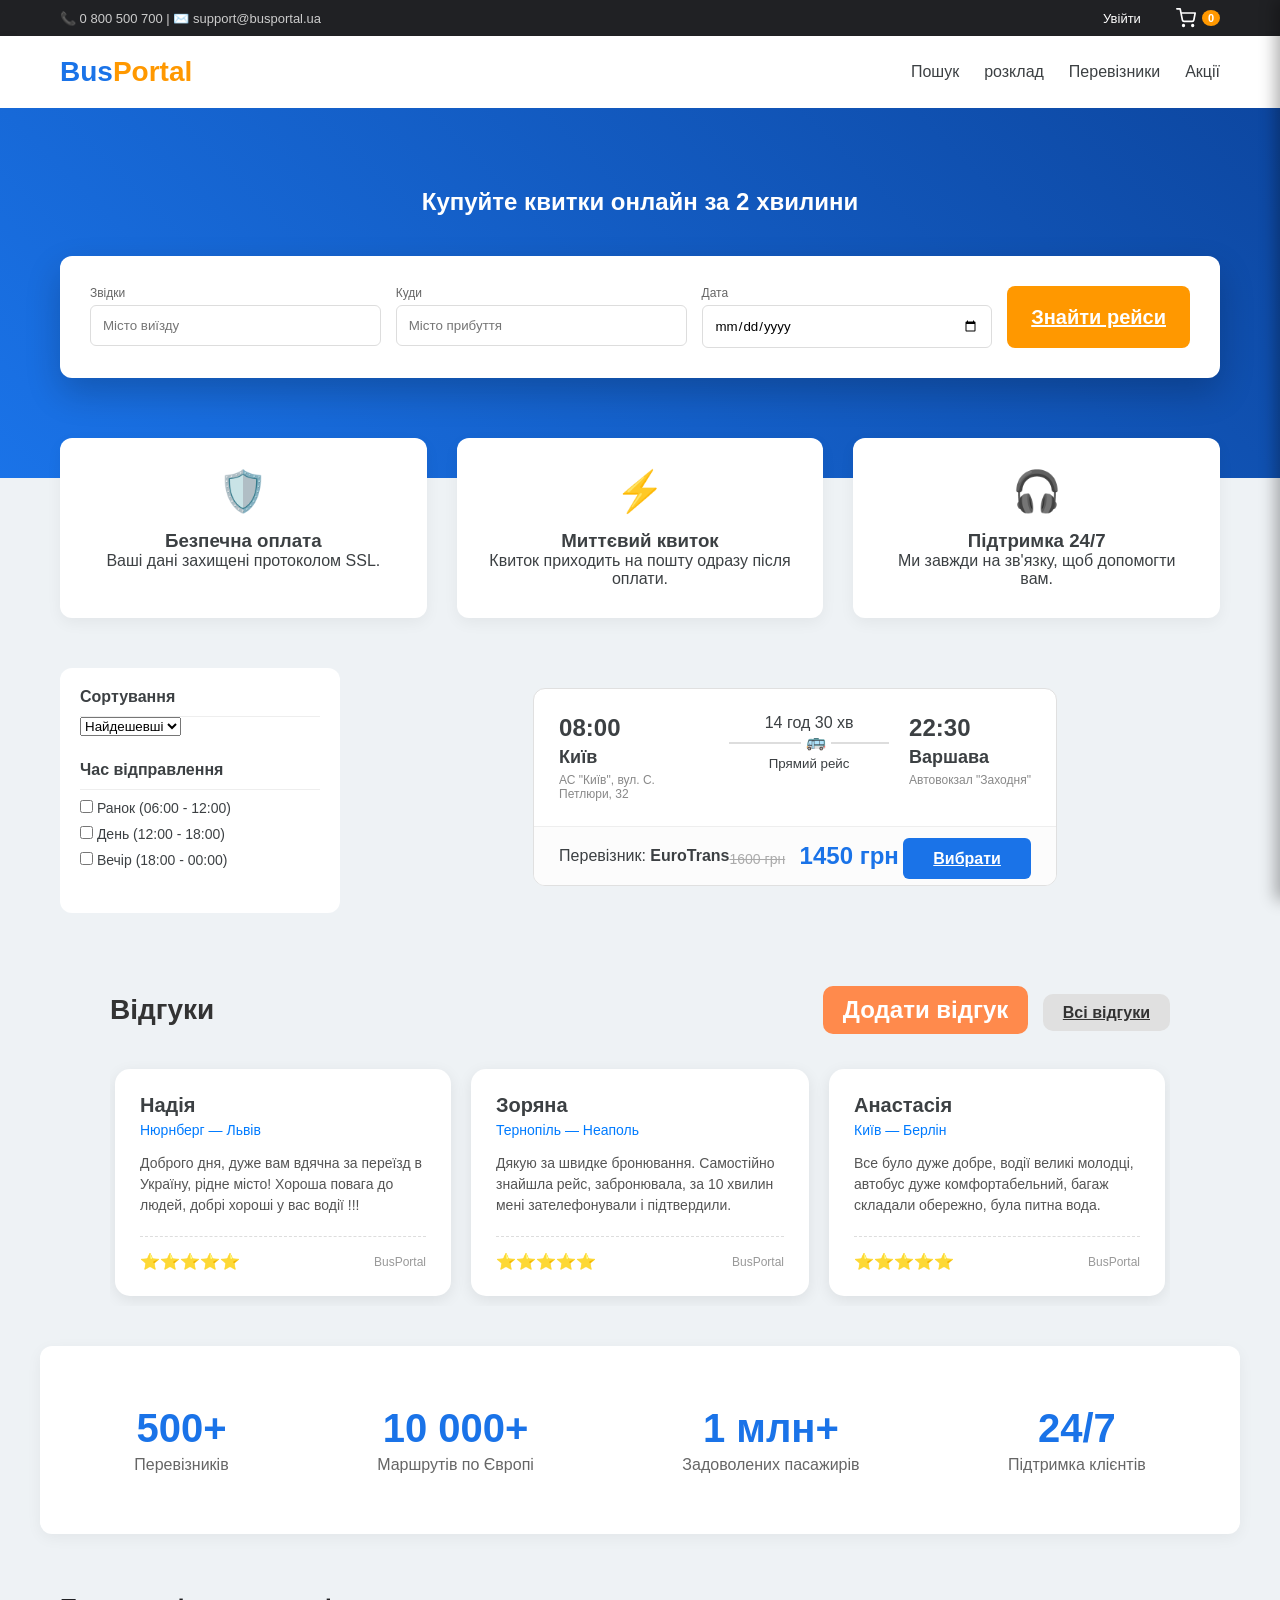
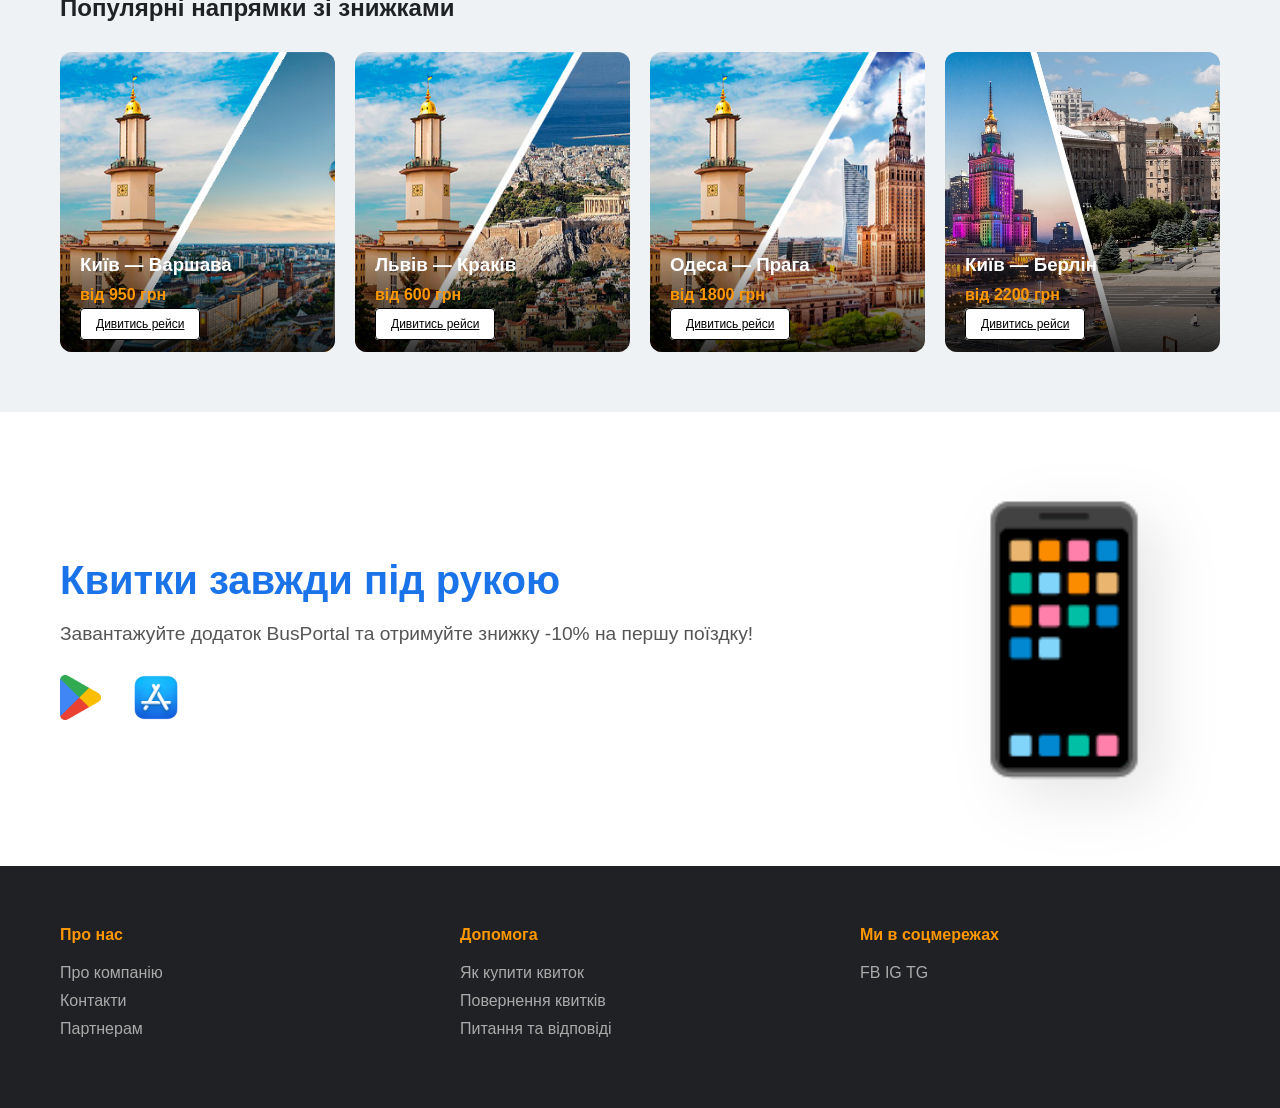
==== commit c94edd74: "ffv" ====
--- a/index.html
+++ b/index.html
@@ -82,20 +82,91 @@
 </div>
 
 
-
+<div class="modal" id="profileModal">
+    <div class="modal-content">
+        <span class="close-btn-profile">&times;</span>
+        <h2>Мій особистий кабінет</h2>
+        
+        <div class="tabs">
+            <button class="active" onclick="openTab('tickets', this, event)">Квитки</button>
+            <button onclick="openTab('settings', this, event)">Налаштування</button>
+        </div>
+
+        <div id="tickets" class="tab-content">
+            <table class="tickets-table">
+                <thead>
+                    <tr>
+                        <th>Маршрут</th>
+                        <th>Дата</th>
+                        <th>Статус</th>
+                    </tr>
+                </thead>
+                <tbody>
+                    <tr>
+                        <td>Київ — Варшава</td>
+                        <td>15.06.2026</td>
+                        <td><span class="status-paid">Оплачено</span></td>
+                    </tr>
+                    <tr>
+                        <td>Львів — Краків</td>
+                        <td>20.06.2026</td>
+                        <td><span class="status-pending">Очікує</span></td>
+                    </tr>
+                </tbody>
+            </table>
+        </div>
+
+        <div id="settings" class="tab-content" style="display:none;">
+            <div class="settings-container">
+                <div class="setting-item">
+                    <span>Сповіщення на пошту</span>
+                    <label class="switch">
+                        <input type="checkbox" checked>
+                        <span class="toggle-slider"></span>
+                    </label>
+                </div>
+                <div class="setting-item">
+                    <span>Темна тема</span>
+                    <label class="switch">
+                        <input type="checkbox" id="themeToggle">
+                        <span class="toggle-slider"></span>
+                    </label>
+                </div>
+                <button class="save-btn" id="saveBtn">Зберегти зміни</button>
+            </div>
+        </div>
+    </div>
+</div>
+
+<script>
+function openTab(tabId) {
+    document.querySelectorAll('.tab-content').forEach(t => t.style.display = 'none');
+    document.getElementById(tabId).style.display = 'block';
+}
+</script>
 <body>
 
-    
-    <div class="top-bar">
-        <div class="container flex-between">
+ <div class="top-bar">
+        <div class="container flex-between" style="display: flex; justify-content: space-between; align-items: center; width: 100%;">
             <div class="contacts">📞 0 800 500 700 | ✉️ support@busportal.ua</div>
-            <div class="user-menu">
-               
-                <a href="#login-window" class="open-btn">Увійти</a>
-            </div>
-        </div>
-    </div>
-
+            
+            <div class="user-menu" style="display: flex; align-items: center; gap: 20px;">
+                <a href="#login-window" class="open-btn" style="color: #ffffff; text-decoration: none;">Увійти</a>
+                
+                <a href="#" class="cart-btn" id="cartButton" style="display: 
+                flex; align-items: center; gap: 6px; color: #ffffff; text-decoration: none;">
+                    <svg xmlns="http://www.w3.org/2000/svg" width="20" height="20" viewBox="0 0 24 24" fill="none"
+                     stroke="currentColor" stroke-width="2" stroke-linecap="round" stroke-linejoin="round">
+                        <circle cx="9" cy="21" r="1"></circle>
+                        <circle cx="20" cy="21" r="1"></circle>
+                        <path d="M1 1h4l2.68 13.39a2 2 0 0 0 2 1.61h9.72a2 2 0 0 0 2-1.61L23 6H6"></path>
+                    </svg>
+                    <span class="cart-count" style="background-color: #ff9800; color: #ffffff; font-size:
+                     11px; font-weight: bold; border-radius: 50%; padding: 2px 6px; min-width: 14px; text-align: center;">0</span>
+                </a>
+            </div>
+        </div>
+    </div>
     <header>
         <div class="container flex-between">
             <div class="logo">Bus<span>Portal</span></div>
@@ -295,17 +366,7 @@
         </div>
 
 </section>
-<section>
-  <div class="slider">
-  <div class="slide-container">
-    
-    <div class="click-zone left-zone" onclick="prevSlide()"></div>
-    <div class="click-zone right-zone" onclick="nextSlide()"></div>
-    
-    <img id="slide" src="img/01002gdg-c5c1.jpeg">
-  </div>
-</div>
-</section>
+
 <section class="trust-stats container">
     <div class="stat-item">
         <span class="stat-number">500+</span>
@@ -414,6 +475,27 @@
         </form>
     </div>
 </div>
+<div class="cart-overlay" id="cartOverlay"></div>
+
+<div class="cart-sidebar" id="cartSidebar">
+    <div class="cart-sidebar-header">
+        <h2>Кошик замовлень</h2>
+        <button class="close-cart-btn" id="closeCartBtn">&times;</button>
+    </div>
+
+    <div class="cart-sidebar-content" id="cart-items-container"></div>
+        
+        
+        <div id="cart-items">
+            
+   </div>
+
+<div class="cart-total">
+    <strong>До сплати: </strong> <span id="total-price">0</span> грн
+</div>
+        <a href="oplata.html" class="checkout-btn">Оформити замовлення</a>
+    </div>
+</div>
     <script src="script.js"></script>
 </body>
 </html>
--- a/style.css
+++ b/style.css
@@ -16,21 +16,9 @@
 }
 
 
-.modal {
-    position: fixed;
-    top: 0;
-    left: 0;
-    width: 100%;
-    height: 100%;
-  
-    background: rgba(0, 0, 0, 0.5); 
-    display: none;
-    justify-content: center;
-    align-items: center;
-    z-index: 10000;
-    /* М'яка поява */
-    animation: fadeInModal 0.4s ease;
-}
+
+
+
 
 .user-avatar {
   width: 40px;
@@ -89,6 +77,12 @@
 }
 
 
+/* Внутрішній блок модалки */
+
+
+/* Стиль для кнопок вкладок */
+
+
 .glass {
     background: rgba(255, 255, 255, 0.7); 
     backdrop-filter: blur(15px);
@@ -96,16 +90,7 @@
     border: 1px solid rgba(255, 255, 255, 0.466); 
 }
 
-.modal-content {
-    padding: 40px;
-    border-radius: 25px; 
-    width: 100%;
-    max-width: 420px;
-    position: relative;
-    box-shadow: 0 15px 50px rgba(0,0,0,0.2);
-   
-    animation: slideUpModal 0.5s ease;
-}
+
 
 @keyframes slideUpModal {
     from { transform: translateY(30px); opacity: 0; }
@@ -393,24 +378,6 @@
 }
 
 
-html.dark {
-    filter: invert(1) hue-rotate(180deg);
-}
-
-
-html.dark img, 
-html.dark iframe, 
-html.dark .carrier-img,
-html.dark [style*="background-image"] {
-    filter: invert(1) hue-rotate(180deg);
-}
-.slider {
-  width: 100%;
-  display: flex;
-  justify-content: center; 
-  align-items: center;
- 
-}
 
 .slide-container {
   position: relative;     
@@ -456,6 +423,190 @@
     padding: 0 20px;
 }
 
+.slider {
+  width: 100%;
+  display: flex;
+  justify-content: center; 
+  align-items: center;
+ 
+}
+.cart-overlay {
+    position: fixed;
+    top: 0;
+    left: 0;
+    width: 100%;
+    height: 100%;
+    background-color: rgba(0, 0, 0, 0.6);
+    z-index: 9998;
+    display: none; /* Ховаємо оверлей за замовчуванням */
+}
+
+/* Коли додаємо клас через JS — показуємо */
+.cart-overlay.open {
+    display: block !important; 
+}
+
+/* БІЧНА ПАНЕЛЬ КОШИКА */
+.cart-sidebar {
+    position: fixed;
+    top: 0;
+    right: 0;
+    width: 380px;
+    max-width: 100%;
+    height: 100%;
+    background-color: #ffffff !important;
+    box-shadow: -5px 0 15px rgba(0, 0, 0, 0.3);
+    z-index: 9999;
+    /* ПОЧАТКОВИЙ СТАН: схований за правий край екрана */
+    transform: translateX(100%); 
+    transition: transform 0.3s ease-in-out;
+    display: flex;
+    flex-direction: column;
+}
+
+/* СТАН ПРИ ВІДКРИТТІ: додаємо .open */
+.cart-sidebar.open {
+    transform: translateX(0); /* "Виїжджає" на екран */
+}
+/* Шапка кошика */
+.cart-sidebar-header {
+    padding: 20px;
+    border-bottom: 1px solid #e0e0e0;
+    display: flex;
+    justify-content: space-between;
+    align-items: center;
+}
+
+.cart-sidebar-header h2 {
+    margin: 0;
+    font-size: 20px;
+    color: #2b3035;
+}
+
+.close-cart-btn {
+    background: none;
+    border: none;
+    font-size: 30px;
+    cursor: pointer;
+    color: #888;
+    line-height: 1;
+}
+
+.close-cart-btn:hover {
+    color: #000;
+}
+
+/* Список товарів всередині */
+.cart-sidebar-content {
+    flex: 1;
+    padding: 20px;
+    overflow-y: auto; /* Якщо квитків багато, з'явиться скролл */
+}
+
+/* Стиль одного купленого квитка */
+.cart-item {
+    display: flex;
+    justify-content: space-between;
+    align-items: center;
+    padding: 15px;
+    background-color: #f8f9fa;
+    border-radius: 8px;
+    margin-bottom: 15px;
+    border-left: 4px solid #ff9800; /* Помаранчевий акцент під твою кнопку */
+}
+
+.item-info {
+    display: flex;
+    flex-direction: column;
+    gap: 4px;
+}
+
+.item-title {
+    font-weight: bold;
+    color: #2b3035;
+}
+
+.item-date {
+    font-size: 12px;
+    color: #777;
+}
+
+.item-price {
+    font-weight: bold;
+    color: #ff9800;
+}
+
+
+
+/* Низ кошика з кнопкою оформлення */
+.cart-sidebar-footer {
+    padding: 20px;
+    border-top: 1px solid #e0e0e0;
+    background-color: #f8f9fa;
+}
+
+.cart-total {
+    display: flex;
+    justify-content: space-between;
+    margin-bottom: 15px;
+    font-size: 16px;
+}
+
+/* Кнопка "Оформити" в стилі твоєї помаранчевої кнопки */
+.checkout-btn {
+    width: 100%;
+    background-color: #ff9800; /* Колір як у "Знайти рейси" */
+    color: #fff;
+    border: none;
+    padding: 14px;
+    font-size: 16px;
+    font-weight: bold;
+    border-radius: 4px;
+    cursor: pointer;
+    transition: background-color 0.2s;
+}
+
+.checkout-btn:hover {
+    background-color: #e68a00;
+}
+/* Вирівнюємо кнопку входу та кошик в один рядок */
+.user-menu {
+    display: flex !important; /* Force flexbox layout */
+    flex-direction: row;      /* Ставимо в один рядок */
+    align-items: center;      /* Вирівнюємо по вертикалі */
+    gap: 20px;                /* Фіксована відстань між ними */
+}
+
+/* Стилі для самої кнопки кошика */
+.cart-btn {
+    display: inline-flex;
+    align-items: center;
+    gap: 6px;
+    color: #ffffff;
+    text-decoration: none;
+    order: 2; /* Змінюй на 1 або 2, якщо захочеш поміняти місцями з "Увійти" */
+}
+
+/* Стиль для кнопки Увійти всередині цього меню */
+.user-menu .open-btn {
+    order: 1;
+}
+
+.cart-btn:hover {
+    color: #ff9800; /* Помаранчевий колір при наведенні */
+}
+
+/* Помаранчевий кружечок з цифрою "0" */
+.cart-count {
+    background-color: #ff9800;
+    color: #ffffff;
+    font-size: 11px;
+    font-weight: bold;
+    border-radius: 50%;
+    padding: 2px 6px;
+    min-width: 14px;
+    text-align: center;
+}
 .flex-between {
     display: flex;
     justify-content: space-between;
@@ -721,4 +872,224 @@
   0%, 100% { transform: translateX(0); }
   20%, 60% { transform: translateX(-6px); }
   40%, 80% { transform: translateX(6px); }
+}
+.remove-item-btn {
+    background-color: #ff4d4d; /* Червоний колір для видалення */
+    color: white;
+    border: none;
+    padding: 8px 15px;
+    border-radius: 5px;
+    cursor: pointer;
+    font-size: 14px;
+    transition: background 0.3s;
+    margin-top: 10px;
+}
+
+.remove-item-btn:hover {
+    background-color: #ff1a1a; /* Темніший червоний при наведенні */
+}
+
+
+
+
+
+
+.close-btn, .close-btn-profile {
+    cursor: pointer; /* Це зробить курсор у вигляді руки */
+    display: inline-block;
+    padding: 5px;
+    font-size: 20px;
+}
+
+/* Додатково: ефект при наведенні для кращого досвіду користувача */
+.close-btn:hover, .close-btn-profile:hover {
+    color: red; /* Хрестик ставатиме червоним при наведенні */
+    transform: scale(1.1); /* Трішки збільшиться */
+}
+/* Затемнення фону */
+#profileModal {
+    display: none;
+    position: fixed;
+    top: 0; left: 0;
+    width: 100%; height: 100%;
+    background: rgba(0, 0, 0, 0.4); /* Більш прозорий, ніж чорний */
+    backdrop-filter: blur(5px); /* Ефект розмиття заднього фону - виглядає дуже сучасно */
+    z-index: 9999;
+    justify-content: center;
+    align-items: center;
+    animation: fadeIn 0.3s ease; /* Плавна поява */
+}
+
+/* Саме вікно */
+.modal-content {
+    background: #ffffff;
+    padding: 30px;
+    border-radius: 20px;
+    width: 450px;
+    box-shadow: 0 20px 40px rgba(0,0,0,0.2);
+    position: relative;
+    border: 1px solid rgba(255,255,255,0.1);
+}
+.modal {
+    display: none; 
+}
+/* Заголовок */
+.modal-content h2 {
+    margin-top: 0;
+    font-family: sans-serif;
+    color: #333;
+}
+
+/* Вкладки */
+.tabs {
+    display: flex;
+    gap: 15px;
+    margin-bottom: 25px;
+    border-bottom: 1px solid #eee;
+    padding-bottom: 10px;
+}
+
+.tabs button {
+    background: none;
+    border: none;
+    font-size: 16px;
+    font-weight: 600;
+    color: #888;
+    cursor: pointer;
+    transition: 0.3s;
+}
+
+.tabs button:hover, .tabs button.active {
+    color: #007bff; /* Колір при наведенні */
+}
+
+/* Хрестик закриття */
+.close-btn-profile {
+    position: absolute;
+    top: 20px; right: 20px;
+    font-size: 24px;
+    cursor: pointer;
+    color: #aaa;
+    transition: 0.3s;
+}
+
+.close-btn-profile:hover {
+    color: #ff4757; /* Червоний при наведенні */
+    transform: rotate(90deg); /* Легкий ефект повороту */
+}
+
+/* Анімація появи */
+@keyframes fadeIn {
+    from { opacity: 0; transform: translateY(-20px); }
+    to { opacity: 1; transform: translateY(0); }
+}
+.tickets-table {
+    width: 100%;
+    border-collapse: collapse;
+    margin-top: 10px;
+    font-family: sans-serif;
+}
+
+.tickets-table th {
+    text-align: left;
+    color: #888;
+    font-size: 14px;
+    padding: 10px;
+    border-bottom: 2px solid #f4f4f4;
+}
+
+.tickets-table td {
+    padding: 12px 10px;
+    border-bottom: 1px solid #f9f9f9;
+    font-size: 15px;
+}
+
+/* Стилі для статусів */
+.status-paid {
+    color: #27ae60;
+    background: #eafaf1;
+    padding: 4px 8px;
+    border-radius: 6px;
+    font-size: 12px;
+}
+
+.status-pending {
+    color: #f39c12;
+    background: #fef5e7;
+    padding: 4px 8px;
+    border-radius: 6px;
+    font-size: 12px;
+}
+.settings-container { display: flex; flex-direction: column; gap: 20px; padding-top: 15px; }
+
+.setting-item { 
+    display: flex; justify-content: space-between; align-items: center; 
+    font-size: 15px; color: #444; 
+}
+
+/* Стиль для крутого перемикача (Switch) */
+.switch { position: relative; display: inline-block; width: 45px; height: 24px; }
+.switch input { opacity: 0; width: 0; height: 0; }
+
+.slider:before { 
+    position: absolute; content: ""; height: 18px; width: 18px; 
+    left: 3px; bottom: 3px; background-color: white; transition: .4s; border-radius: 50%; 
+}
+input:checked + .slider { background-color: #3498db; }
+input:checked + .slider:before { transform: translateX(20px); }
+
+/* Кнопка збереження */
+.save-btn {
+    background: #3498db; color: white; border: none; padding: 12px; 
+    border-radius: 8px; cursor: pointer; font-weight: bold; margin-top: 10px;
+    transition: 0.3s;
+}
+.save-btn:hover { background: #2980b9; }
+.switch { position: relative; display: inline-block; width: 45px; height: 24px; }
+.switch input { opacity: 0; width: 0; height: 0; }
+
+.toggle-slider { 
+    position: absolute; cursor: pointer; top: 0; left: 0; right: 0; bottom: 0; 
+    background-color: #ccc; transition: .4s; border-radius: 24px; 
+}
+.toggle-slider:before { 
+    position: absolute; content: ""; height: 18px; width: 18px; 
+    left: 3px; bottom: 3px; background-color: white; transition: .4s; border-radius: 50%; 
+}
+
+/* Коли перемикач активний */
+input:checked + .toggle-slider { background-color: #3498db; }
+input:checked + .toggle-slider:before { transform: translateX(20px); }
+body.dark-theme .card, 
+body.dark-theme .white-block, 
+body.dark-theme .modal-content {
+    background-color: #2a2a2a !important; /* Темно-сірий колір замість білого */
+    color: #ffffff !important;           /* Білий текст на темному фоні */
+}
+body.dark-theme footer {
+    background-color: #1a1a1a !important;
+    color: #cccccc !important;
+}
+/* Темна тема для всього тіла сторінки */
+body.dark-theme {
+    background-color: #121212 !important;
+    color: #ffffff !important;
+}
+
+/* Зміна кольору фону для блоків (карток) */
+body.dark-theme .white-block, 
+body.dark-theme .container {
+    background-color: #1e1e1e !important;
+}
+
+/* Зміна кольору тексту в футері та інших секціях */
+body.dark-theme footer,
+body.dark-theme .footer-container {
+    background-color: #1a1a1a !important;
+    color: #ffffff !important;
+}
+
+/* Якщо у вас є секції з білим фоном, їх теж треба перефарбувати */
+body.dark-theme .section-white {
+    background-color: #2c2c2c !important;
 }
--- a/style.css
+++ b/style.css
@@ -16,21 +16,9 @@
 }
 
 
-.modal {
-    position: fixed;
-    top: 0;
-    left: 0;
-    width: 100%;
-    height: 100%;
-  
-    background: rgba(0, 0, 0, 0.5); 
-    display: none;
-    justify-content: center;
-    align-items: center;
-    z-index: 10000;
-    /* М'яка поява */
-    animation: fadeInModal 0.4s ease;
-}
+
+
+
 
 .user-avatar {
   width: 40px;
@@ -89,6 +77,12 @@
 }
 
 
+/* Внутрішній блок модалки */
+
+
+/* Стиль для кнопок вкладок */
+
+
 .glass {
     background: rgba(255, 255, 255, 0.7); 
     backdrop-filter: blur(15px);
@@ -96,16 +90,7 @@
     border: 1px solid rgba(255, 255, 255, 0.466); 
 }
 
-.modal-content {
-    padding: 40px;
-    border-radius: 25px; 
-    width: 100%;
-    max-width: 420px;
-    position: relative;
-    box-shadow: 0 15px 50px rgba(0,0,0,0.2);
-   
-    animation: slideUpModal 0.5s ease;
-}
+
 
 @keyframes slideUpModal {
     from { transform: translateY(30px); opacity: 0; }
@@ -393,24 +378,6 @@
 }
 
 
-html.dark {
-    filter: invert(1) hue-rotate(180deg);
-}
-
-
-html.dark img, 
-html.dark iframe, 
-html.dark .carrier-img,
-html.dark [style*="background-image"] {
-    filter: invert(1) hue-rotate(180deg);
-}
-.slider {
-  width: 100%;
-  display: flex;
-  justify-content: center; 
-  align-items: center;
- 
-}
 
 .slide-container {
   position: relative;     
@@ -456,6 +423,190 @@
     padding: 0 20px;
 }
 
+.slider {
+  width: 100%;
+  display: flex;
+  justify-content: center; 
+  align-items: center;
+ 
+}
+.cart-overlay {
+    position: fixed;
+    top: 0;
+    left: 0;
+    width: 100%;
+    height: 100%;
+    background-color: rgba(0, 0, 0, 0.6);
+    z-index: 9998;
+    display: none; /* Ховаємо оверлей за замовчуванням */
+}
+
+/* Коли додаємо клас через JS — показуємо */
+.cart-overlay.open {
+    display: block !important; 
+}
+
+/* БІЧНА ПАНЕЛЬ КОШИКА */
+.cart-sidebar {
+    position: fixed;
+    top: 0;
+    right: 0;
+    width: 380px;
+    max-width: 100%;
+    height: 100%;
+    background-color: #ffffff !important;
+    box-shadow: -5px 0 15px rgba(0, 0, 0, 0.3);
+    z-index: 9999;
+    /* ПОЧАТКОВИЙ СТАН: схований за правий край екрана */
+    transform: translateX(100%); 
+    transition: transform 0.3s ease-in-out;
+    display: flex;
+    flex-direction: column;
+}
+
+/* СТАН ПРИ ВІДКРИТТІ: додаємо .open */
+.cart-sidebar.open {
+    transform: translateX(0); /* "Виїжджає" на екран */
+}
+/* Шапка кошика */
+.cart-sidebar-header {
+    padding: 20px;
+    border-bottom: 1px solid #e0e0e0;
+    display: flex;
+    justify-content: space-between;
+    align-items: center;
+}
+
+.cart-sidebar-header h2 {
+    margin: 0;
+    font-size: 20px;
+    color: #2b3035;
+}
+
+.close-cart-btn {
+    background: none;
+    border: none;
+    font-size: 30px;
+    cursor: pointer;
+    color: #888;
+    line-height: 1;
+}
+
+.close-cart-btn:hover {
+    color: #000;
+}
+
+/* Список товарів всередині */
+.cart-sidebar-content {
+    flex: 1;
+    padding: 20px;
+    overflow-y: auto; /* Якщо квитків багато, з'явиться скролл */
+}
+
+/* Стиль одного купленого квитка */
+.cart-item {
+    display: flex;
+    justify-content: space-between;
+    align-items: center;
+    padding: 15px;
+    background-color: #f8f9fa;
+    border-radius: 8px;
+    margin-bottom: 15px;
+    border-left: 4px solid #ff9800; /* Помаранчевий акцент під твою кнопку */
+}
+
+.item-info {
+    display: flex;
+    flex-direction: column;
+    gap: 4px;
+}
+
+.item-title {
+    font-weight: bold;
+    color: #2b3035;
+}
+
+.item-date {
+    font-size: 12px;
+    color: #777;
+}
+
+.item-price {
+    font-weight: bold;
+    color: #ff9800;
+}
+
+
+
+/* Низ кошика з кнопкою оформлення */
+.cart-sidebar-footer {
+    padding: 20px;
+    border-top: 1px solid #e0e0e0;
+    background-color: #f8f9fa;
+}
+
+.cart-total {
+    display: flex;
+    justify-content: space-between;
+    margin-bottom: 15px;
+    font-size: 16px;
+}
+
+/* Кнопка "Оформити" в стилі твоєї помаранчевої кнопки */
+.checkout-btn {
+    width: 100%;
+    background-color: #ff9800; /* Колір як у "Знайти рейси" */
+    color: #fff;
+    border: none;
+    padding: 14px;
+    font-size: 16px;
+    font-weight: bold;
+    border-radius: 4px;
+    cursor: pointer;
+    transition: background-color 0.2s;
+}
+
+.checkout-btn:hover {
+    background-color: #e68a00;
+}
+/* Вирівнюємо кнопку входу та кошик в один рядок */
+.user-menu {
+    display: flex !important; /* Force flexbox layout */
+    flex-direction: row;      /* Ставимо в один рядок */
+    align-items: center;      /* Вирівнюємо по вертикалі */
+    gap: 20px;                /* Фіксована відстань між ними */
+}
+
+/* Стилі для самої кнопки кошика */
+.cart-btn {
+    display: inline-flex;
+    align-items: center;
+    gap: 6px;
+    color: #ffffff;
+    text-decoration: none;
+    order: 2; /* Змінюй на 1 або 2, якщо захочеш поміняти місцями з "Увійти" */
+}
+
+/* Стиль для кнопки Увійти всередині цього меню */
+.user-menu .open-btn {
+    order: 1;
+}
+
+.cart-btn:hover {
+    color: #ff9800; /* Помаранчевий колір при наведенні */
+}
+
+/* Помаранчевий кружечок з цифрою "0" */
+.cart-count {
+    background-color: #ff9800;
+    color: #ffffff;
+    font-size: 11px;
+    font-weight: bold;
+    border-radius: 50%;
+    padding: 2px 6px;
+    min-width: 14px;
+    text-align: center;
+}
 .flex-between {
     display: flex;
     justify-content: space-between;
@@ -721,4 +872,224 @@
   0%, 100% { transform: translateX(0); }
   20%, 60% { transform: translateX(-6px); }
   40%, 80% { transform: translateX(6px); }
+}
+.remove-item-btn {
+    background-color: #ff4d4d; /* Червоний колір для видалення */
+    color: white;
+    border: none;
+    padding: 8px 15px;
+    border-radius: 5px;
+    cursor: pointer;
+    font-size: 14px;
+    transition: background 0.3s;
+    margin-top: 10px;
+}
+
+.remove-item-btn:hover {
+    background-color: #ff1a1a; /* Темніший червоний при наведенні */
+}
+
+
+
+
+
+
+.close-btn, .close-btn-profile {
+    cursor: pointer; /* Це зробить курсор у вигляді руки */
+    display: inline-block;
+    padding: 5px;
+    font-size: 20px;
+}
+
+/* Додатково: ефект при наведенні для кращого досвіду користувача */
+.close-btn:hover, .close-btn-profile:hover {
+    color: red; /* Хрестик ставатиме червоним при наведенні */
+    transform: scale(1.1); /* Трішки збільшиться */
+}
+/* Затемнення фону */
+#profileModal {
+    display: none;
+    position: fixed;
+    top: 0; left: 0;
+    width: 100%; height: 100%;
+    background: rgba(0, 0, 0, 0.4); /* Більш прозорий, ніж чорний */
+    backdrop-filter: blur(5px); /* Ефект розмиття заднього фону - виглядає дуже сучасно */
+    z-index: 9999;
+    justify-content: center;
+    align-items: center;
+    animation: fadeIn 0.3s ease; /* Плавна поява */
+}
+
+/* Саме вікно */
+.modal-content {
+    background: #ffffff;
+    padding: 30px;
+    border-radius: 20px;
+    width: 450px;
+    box-shadow: 0 20px 40px rgba(0,0,0,0.2);
+    position: relative;
+    border: 1px solid rgba(255,255,255,0.1);
+}
+.modal {
+    display: none; 
+}
+/* Заголовок */
+.modal-content h2 {
+    margin-top: 0;
+    font-family: sans-serif;
+    color: #333;
+}
+
+/* Вкладки */
+.tabs {
+    display: flex;
+    gap: 15px;
+    margin-bottom: 25px;
+    border-bottom: 1px solid #eee;
+    padding-bottom: 10px;
+}
+
+.tabs button {
+    background: none;
+    border: none;
+    font-size: 16px;
+    font-weight: 600;
+    color: #888;
+    cursor: pointer;
+    transition: 0.3s;
+}
+
+.tabs button:hover, .tabs button.active {
+    color: #007bff; /* Колір при наведенні */
+}
+
+/* Хрестик закриття */
+.close-btn-profile {
+    position: absolute;
+    top: 20px; right: 20px;
+    font-size: 24px;
+    cursor: pointer;
+    color: #aaa;
+    transition: 0.3s;
+}
+
+.close-btn-profile:hover {
+    color: #ff4757; /* Червоний при наведенні */
+    transform: rotate(90deg); /* Легкий ефект повороту */
+}
+
+/* Анімація появи */
+@keyframes fadeIn {
+    from { opacity: 0; transform: translateY(-20px); }
+    to { opacity: 1; transform: translateY(0); }
+}
+.tickets-table {
+    width: 100%;
+    border-collapse: collapse;
+    margin-top: 10px;
+    font-family: sans-serif;
+}
+
+.tickets-table th {
+    text-align: left;
+    color: #888;
+    font-size: 14px;
+    padding: 10px;
+    border-bottom: 2px solid #f4f4f4;
+}
+
+.tickets-table td {
+    padding: 12px 10px;
+    border-bottom: 1px solid #f9f9f9;
+    font-size: 15px;
+}
+
+/* Стилі для статусів */
+.status-paid {
+    color: #27ae60;
+    background: #eafaf1;
+    padding: 4px 8px;
+    border-radius: 6px;
+    font-size: 12px;
+}
+
+.status-pending {
+    color: #f39c12;
+    background: #fef5e7;
+    padding: 4px 8px;
+    border-radius: 6px;
+    font-size: 12px;
+}
+.settings-container { display: flex; flex-direction: column; gap: 20px; padding-top: 15px; }
+
+.setting-item { 
+    display: flex; justify-content: space-between; align-items: center; 
+    font-size: 15px; color: #444; 
+}
+
+/* Стиль для крутого перемикача (Switch) */
+.switch { position: relative; display: inline-block; width: 45px; height: 24px; }
+.switch input { opacity: 0; width: 0; height: 0; }
+
+.slider:before { 
+    position: absolute; content: ""; height: 18px; width: 18px; 
+    left: 3px; bottom: 3px; background-color: white; transition: .4s; border-radius: 50%; 
+}
+input:checked + .slider { background-color: #3498db; }
+input:checked + .slider:before { transform: translateX(20px); }
+
+/* Кнопка збереження */
+.save-btn {
+    background: #3498db; color: white; border: none; padding: 12px; 
+    border-radius: 8px; cursor: pointer; font-weight: bold; margin-top: 10px;
+    transition: 0.3s;
+}
+.save-btn:hover { background: #2980b9; }
+.switch { position: relative; display: inline-block; width: 45px; height: 24px; }
+.switch input { opacity: 0; width: 0; height: 0; }
+
+.toggle-slider { 
+    position: absolute; cursor: pointer; top: 0; left: 0; right: 0; bottom: 0; 
+    background-color: #ccc; transition: .4s; border-radius: 24px; 
+}
+.toggle-slider:before { 
+    position: absolute; content: ""; height: 18px; width: 18px; 
+    left: 3px; bottom: 3px; background-color: white; transition: .4s; border-radius: 50%; 
+}
+
+/* Коли перемикач активний */
+input:checked + .toggle-slider { background-color: #3498db; }
+input:checked + .toggle-slider:before { transform: translateX(20px); }
+body.dark-theme .card, 
+body.dark-theme .white-block, 
+body.dark-theme .modal-content {
+    background-color: #2a2a2a !important; /* Темно-сірий колір замість білого */
+    color: #ffffff !important;           /* Білий текст на темному фоні */
+}
+body.dark-theme footer {
+    background-color: #1a1a1a !important;
+    color: #cccccc !important;
+}
+/* Темна тема для всього тіла сторінки */
+body.dark-theme {
+    background-color: #121212 !important;
+    color: #ffffff !important;
+}
+
+/* Зміна кольору фону для блоків (карток) */
+body.dark-theme .white-block, 
+body.dark-theme .container {
+    background-color: #1e1e1e !important;
+}
+
+/* Зміна кольору тексту в футері та інших секціях */
+body.dark-theme footer,
+body.dark-theme .footer-container {
+    background-color: #1a1a1a !important;
+    color: #ffffff !important;
+}
+
+/* Якщо у вас є секції з білим фоном, їх теж треба перефарбувати */
+body.dark-theme .section-white {
+    background-color: #2c2c2c !important;
 }
